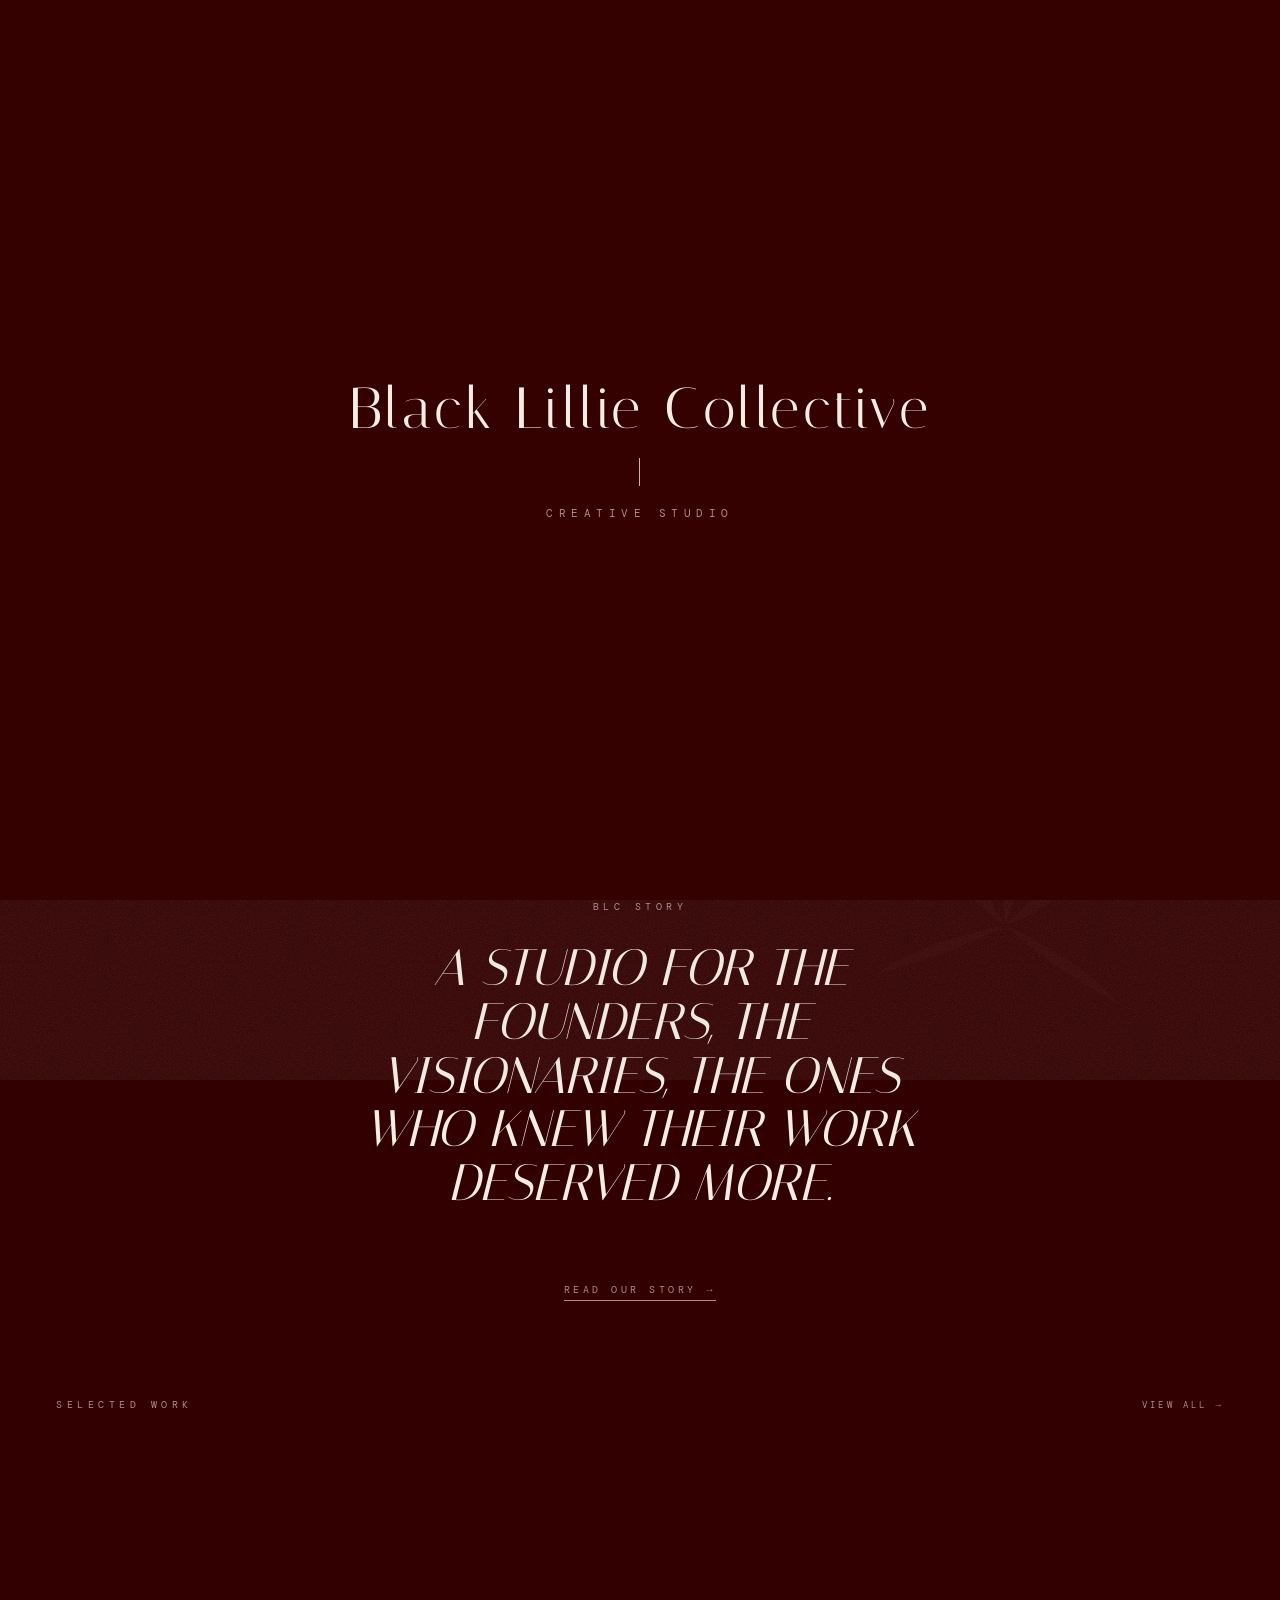
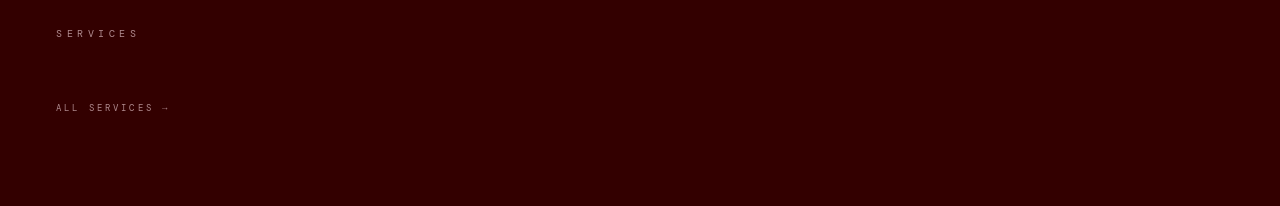
==== index.html @ 0437692e "Add files via upload" ====
<!DOCTYPE html>
<html lang="en">
<head>
<meta charset="UTF-8"/>
<meta name="viewport" content="width=device-width, initial-scale=1.0"/>
<title>Black Lillie Collective — Creative Studio</title>
<meta name="description" content="Black Lillie Collective is a dark feminine editorial creative studio based in DFW, Texas. Print & Design, UGC Creation, Social Media Management, Brand Strategy, Events & Coverage."/>
<link rel="preconnect" href="https://fonts.googleapis.com"/>
<link rel="preconnect" href="https://fonts.gstatic.com" crossorigin/>
<link href="https://fonts.googleapis.com/css2?family=Italiana&family=Cormorant+Garamond:ital,wght@0,300;0,400;0,500;1,300;1,400;1,500&family=DM+Mono:wght@300;400&display=swap" rel="stylesheet"/>
<script src="cms.js" defer></script>
<style>
:root {
  --cherry: #330000;
  --onyx: #0F0F0F;
  --pearl: #C9B79C;
  --mauve: #B08A8E;
  --cream: #F4EDE4;
  --display: 'Italiana', serif;
  --body: 'Cormorant Garamond', serif;
  --mono: 'DM Mono', monospace;
}
*, *::before, *::after { margin: 0; padding: 0; box-sizing: border-box; }
html { scroll-behavior: smooth; }
body {
  background: var(--cherry);
  color: var(--cream);
  font-family: var(--body);
  overflow-x: hidden;
  cursor: default;
}

/* ── GRAIN ── */
.grain {
  position: fixed; inset: 0; z-index: 0; pointer-events: none;
  opacity: 0.13; mix-blend-mode: overlay;
  background-image: url("data:image/svg+xml;utf8,<svg xmlns='http://www.w3.org/2000/svg' width='200' height='200'><filter id='n'><feTurbulence type='fractalNoise' baseFrequency='0.85' numOctaves='2' stitchTiles='stitch'/></filter><rect width='200' height='200' filter='url(%23n)' fill='%23F4EDE4'/></svg>");
  animation: grainDrift 20s linear infinite;
}
@keyframes grainDrift {
  0%   { transform: translate(0,0); }
  25%  { transform: translate(-2%,1.5%); }
  50%  { transform: translate(1.5%,-1.5%); }
  75%  { transform: translate(-1.5%,-2%); }
  100% { transform: translate(0,0); }
}

/* ── GHOST LILIES ── */
.ghost-lily {
  position: fixed; pointer-events: none; z-index: 0;
  opacity: 0.035;
}
.ghost-lily svg { width: 100%; height: 100%; }

/* ── NAV ── */
nav {
  position: fixed; top: 0; left: 0; right: 0; z-index: 100;
  padding: 22px 36px;
  display: flex; justify-content: space-between; align-items: center;
}
.nav-logo {
  font-family: var(--display);
  font-size: 15px;
  letter-spacing: 0.15em;
  color: var(--cream);
  text-decoration: none;
  opacity: 0;
  transition: opacity 0.5s;
}
.nav-logo.visible { opacity: 1; }
.nav-menu-btn {
  background: none; border: none; cursor: pointer;
  position: relative; padding: 8px;
}
.nav-menu-btn .menu-glow {
  position: absolute; inset: -12px;
  background: radial-gradient(circle, rgba(176,138,142,0.28), transparent 65%);
  pointer-events: none;
}
.nav-menu-btn svg { display: block; position: relative; z-index: 1; }

/* ── MENU OVERLAY ── */
.menu-overlay {
  position: fixed; inset: 0; z-index: 200;
  background: var(--onyx);
  display: flex; flex-direction: column; justify-content: center; align-items: center;
  opacity: 0; visibility: hidden;
  transition: opacity 0.5s cubic-bezier(0.16,1,0.3,1), visibility 0.5s;
}
.menu-overlay.open { opacity: 1; visibility: visible; }
.menu-overlay .grain { position: absolute; opacity: 0.1; }
.menu-close {
  position: absolute; top: 28px; right: 36px;
  background: none; border: none; cursor: pointer;
  font-family: var(--mono); font-size: 10px;
  letter-spacing: 0.35em; color: var(--pearl);
  text-transform: uppercase;
}
.menu-links { display: flex; flex-direction: column; gap: 8px; text-align: center; position: relative; z-index: 1; }
.menu-link {
  font-family: var(--display); font-style: italic;
  font-size: clamp(36px, 6vw, 72px);
  color: var(--cream); text-decoration: none;
  letter-spacing: 0.02em;
  display: block;
  transform: translateY(20px); opacity: 0;
  transition: transform 0.6s cubic-bezier(0.16,1,0.3,1), opacity 0.6s, color 0.3s;
}
.menu-overlay.open .menu-link { transform: translateY(0); opacity: 1; }
.menu-overlay.open .menu-link:nth-child(1) { transition-delay: 0.05s; }
.menu-overlay.open .menu-link:nth-child(2) { transition-delay: 0.1s; }
.menu-overlay.open .menu-link:nth-child(3) { transition-delay: 0.15s; }
.menu-overlay.open .menu-link:nth-child(4) { transition-delay: 0.2s; }
.menu-overlay.open .menu-link:nth-child(5) { transition-delay: 0.25s; }
.menu-overlay.open .menu-link:nth-child(6) { transition-delay: 0.3s; }
.menu-link:hover { color: var(--mauve); }
.menu-footer {
  display: flex; justify-content: center; gap: 32px;
  font-family: var(--mono); font-size: 9px;
  letter-spacing: 0.35em; text-transform: uppercase;
  position: relative; z-index: 1;
  margin-top: 40px;
}
.menu-footer a { color: var(--pearl); text-decoration: none; transition: color 0.3s; }
.menu-footer a:hover { color: var(--mauve); }

/* ── INTRO SCREEN ── */
.intro {
  position: fixed; inset: 0; z-index: 300;
  background: var(--cherry);
  display: flex; align-items: center; justify-content: center;
  flex-direction: column; gap: 0;
}
.intro-grain { position: absolute; inset: -20%; opacity: 0.13; mix-blend-mode: overlay;
  background-image: url("data:image/svg+xml;utf8,<svg xmlns='http://www.w3.org/2000/svg' width='200' height='200'><filter id='n'><feTurbulence type='fractalNoise' baseFrequency='0.85' numOctaves='2'/></filter><rect width='200' height='200' filter='url(%23n)' fill='%23F4EDE4'/></svg>");
}
.intro-text {
  text-align: center; position: relative; z-index: 2;
  opacity: 0; animation: introTextIn 1.2s cubic-bezier(0.16,1,0.3,1) 0.3s forwards;
}
.intro-name {
  font-family: var(--display); font-size: clamp(28px,5vw,58px);
  letter-spacing: 0.06em; color: var(--cream); line-height: 1;
}
.intro-divider {
  width: 1px; height: 28px; background: var(--pearl);
  margin: 20px auto; opacity: 0;
  animation: introDivider 0.6s ease 1.4s forwards;
  transform: scaleY(0); transform-origin: top;
}
.intro-sub {
  font-family: var(--mono); font-size: 11px;
  letter-spacing: 0.5em; color: var(--mauve);
  text-transform: uppercase;
  opacity: 0; animation: introSubIn 0.8s ease 1.6s forwards;
}
.intro-lily {
  position: absolute; z-index: 1;
  width: 100px; height: 100px;
  opacity: 0;
  animation: lilyAppear 0.8s ease 2.4s forwards, lilyExpand 1.2s cubic-bezier(0.7,0,0.3,1) 3s forwards;
}
@keyframes introTextIn { to { opacity: 1; } }
@keyframes introDivider { to { opacity: 1; transform: scaleY(1); } }
@keyframes introSubIn { to { opacity: 1; } }
@keyframes lilyAppear { to { opacity: 1; } }
@keyframes lilyExpand {
  0%   { transform: scale(1); opacity: 1; }
  60%  { transform: scale(20); opacity: 0.3; }
  100% { transform: scale(50); opacity: 0; }
}
.intro.done { opacity: 0; pointer-events: none; transition: opacity 0.5s ease 0.2s; }

/* ── PAGES ── */
.page { display: none; min-height: 100vh; position: relative; z-index: 1; }
.page.active { display: block; }

/* ── HERO (INDEX) ── */
.hero {
  min-height: 100vh;
  display: flex; flex-direction: column;
  align-items: center; justify-content: center;
  padding: 120px 36px 80px;
  text-align: center;
  position: relative; overflow: hidden;
}
.hero-glow {
  position: absolute; inset: 0; pointer-events: none;
  background: radial-gradient(ellipse 70% 45% at 50% 0%, rgba(176,138,142,0.26), transparent 60%);
}
.hero-eyebrow {
  font-family: var(--mono); font-size: 9px;
  letter-spacing: 0.55em; color: var(--mauve);
  text-transform: uppercase; margin-bottom: 38px;
  opacity: 0; animation: fadeUp 1s ease 4.4s forwards;
}
.hero-line {
  font-family: var(--display); font-style: italic;
  font-size: clamp(40px,7.5vw,96px);
  line-height: 1; letter-spacing: -0.01em;
  color: var(--cream); text-transform: uppercase;
  position: relative; z-index: 1;
  opacity: 0;
}
.hero-line.top { animation: fadeUp 1s ease 4.5s forwards; }
.hero-line.bottom { animation: fadeUp 1s ease 4.7s forwards; }

/* ── POLAROID DECK ── */
.deck-zone {
  position: relative;
  width: min(700px, 95vw);
  height: clamp(240px,34vh,380px);
  margin: 20px auto 14px;
  display: flex; align-items: center; justify-content: center;
  z-index: 5;
  opacity: 0; animation: fadeUp 1s ease 4.6s forwards;
}
.deck-inner { position: relative; width: 660px; height: 100%; }
.polaroid {
  position: absolute; top: 50%; left: 50%;
  background: #1a0808;
  padding: 11px 11px 36px;
  box-shadow: 0 14px 32px rgba(0,0,0,0.55);
  transition: transform 0.6s cubic-bezier(0.16,1,0.3,1), box-shadow 0.4s;
}
.polaroid-img {
  width: 150px;
  aspect-ratio: 3/4;
  background: linear-gradient(135deg, #3a1a1a, #251010);
  position: relative; overflow: hidden;
}
.polaroid-img::after {
  content: ''; position: absolute; inset: 0;
  background-image: url("data:image/svg+xml;utf8,<svg xmlns='http://www.w3.org/2000/svg' width='60' height='60'><filter id='n'><feTurbulence type='fractalNoise' baseFrequency='1.2' numOctaves='2'/></filter><rect width='60' height='60' filter='url(%23n)' fill='%23F4EDE4'/></svg>");
  opacity: 0.07;
}
.polaroid-img img {
  width: 100%; height: 100%; object-fit: cover;
  display: block; position: relative; z-index: 1;
}
.polaroid-label {
  position: absolute; bottom: 10px; left: 0; right: 0;
  text-align: center;
  font-family: var(--mono); font-size: 7px;
  letter-spacing: 0.22em; color: var(--pearl);
  text-transform: uppercase; opacity: 0.7;
}
.polaroid-name {
  position: absolute; bottom: 22px; left: 0; right: 0;
  text-align: center;
  font-family: var(--display); font-style: italic;
  font-size: 13px; color: var(--cream);
}

/* cycling word */
.cycle {
  display: inline-block;
  position: relative; height: 1em;
  min-width: 7em; overflow: hidden;
  vertical-align: baseline;
  color: var(--mauve);
}
.cycle span {
  position: absolute; inset: 0;
  display: flex; align-items: center; justify-content: center;
  opacity: 0; transform: translateY(100%);
  animation: wordCycle 18s infinite;
}
.cycle span:nth-child(1) { animation-delay: 0s; }
.cycle span:nth-child(2) { animation-delay: 3s; }
.cycle span:nth-child(3) { animation-delay: 6s; }
.cycle span:nth-child(4) { animation-delay: 9s; }
.cycle span:nth-child(5) { animation-delay: 12s; }
.cycle span:nth-child(6) { animation-delay: 15s; }
@keyframes wordCycle {
  0%   { opacity: 0; transform: translateY(100%); }
  3%   { opacity: 1; transform: translateY(0); }
  14%  { opacity: 1; transform: translateY(0); }
  17%  { opacity: 0; transform: translateY(-100%); }
  100% { opacity: 0; transform: translateY(-100%); }
}

.scroll-cue {
  position: absolute; bottom: 28px; left: 50%;
  transform: translateX(-50%);
  display: flex; flex-direction: column; align-items: center; gap: 6px;
  opacity: 0; animation: fadeUp 1s ease 5s forwards;
}
.scroll-cue span {
  font-family: var(--mono); font-size: 8px;
  letter-spacing: 0.4em; color: var(--pearl);
  text-transform: uppercase; opacity: 0.6;
}
.scroll-cue-line {
  width: 1px; height: 24px;
  background: linear-gradient(180deg, var(--pearl), transparent);
}

@keyframes fadeUp {
  from { opacity: 0; transform: translateY(12px); }
  to   { opacity: 1; transform: translateY(0); }
}

/* ── SECTION STYLES ── */
.section { padding: 90px 56px; max-width: 1400px; margin: 0 auto; }
.section-eyebrow {
  font-family: var(--mono); font-size: 10px;
  letter-spacing: 0.45em; color: var(--mauve);
  text-transform: uppercase; margin-bottom: 28px;
}
.section-title {
  font-family: var(--display); font-style: italic;
  font-size: clamp(32px,4vw,64px);
  color: var(--cream); text-transform: uppercase;
  line-height: 1.05;
}

/* ── BLC STORY PREVIEW ── */
.story-preview {
  text-align: center; max-width: 680px; margin: 0 auto;
  padding: 0 36px 100px;
}
.story-preview .section-eyebrow { text-align: center; }
.story-preview .section-title { margin-bottom: 28px; }
.story-preview .cta-link {
  font-family: var(--mono); font-size: 10px;
  letter-spacing: 0.35em; color: var(--mauve);
  text-transform: uppercase; text-decoration: none;
  border-bottom: 1px solid var(--mauve); padding-bottom: 4px;
  transition: color 0.3s, border-color 0.3s;
}
.story-preview .cta-link:hover { color: var(--cream); border-color: var(--cream); }

/* ── WORK PREVIEW ── */
.work-grid {
  display: grid; grid-template-columns: repeat(3,1fr); gap: 22px;
}
.work-card {
  transition: transform 0.5s cubic-bezier(0.16,1,0.3,1);
  cursor: pointer;
}
.work-card:nth-child(1):hover { transform: translateY(-14px) rotate(-1.5deg); }
.work-card:nth-child(2):hover { transform: translateY(-14px) rotate(1deg); }
.work-card:nth-child(3):hover { transform: translateY(-14px) rotate(-1deg); }
.work-card-img {
  aspect-ratio: 3/4;
  background: linear-gradient(135deg, #5a2a2a, #2a1010);
  margin-bottom: 14px;
  overflow: hidden;
  box-shadow: 0 10px 28px rgba(0,0,0,0.45);
}
.work-card-img img { width: 100%; height: 100%; object-fit: cover; display: block; }
.work-card-name {
  font-family: var(--display); font-style: italic;
  font-size: 18px; color: var(--cream);
  text-transform: uppercase; margin-bottom: 4px;
}
.work-card-cat {
  font-family: var(--mono); font-size: 8px;
  letter-spacing: 0.3em; color: var(--pearl);
  text-transform: uppercase;
}
.section-row {
  display: flex; justify-content: space-between;
  align-items: baseline; margin-bottom: 36px;
}
.view-all {
  font-family: var(--mono); font-size: 9px;
  letter-spacing: 0.35em; color: var(--mauve);
  text-transform: uppercase; text-decoration: none;
  transition: color 0.3s;
}
.view-all:hover { color: var(--cream); }

/* ── SERVICES PREVIEW ── */
.services-list {
  display: grid; grid-template-columns: repeat(3,1fr);
  gap: 20px 40px;
}
.service-name-only {
  font-family: var(--display); font-style: italic;
  font-size: clamp(20px,2.2vw,30px);
  color: var(--cream); text-transform: uppercase;
  line-height: 1.1;
}

/* ── PAGE HERO ── */
.page-hero {
  padding: 140px 56px 60px;
  text-align: center; position: relative;
}
.page-hero-glow {
  position: absolute; inset: 0; pointer-events: none;
  background: radial-gradient(ellipse 60% 40% at 50% 0%, rgba(176,138,142,0.22), transparent 55%);
}
.page-hero-eyebrow {
  font-family: var(--mono); font-size: 10px;
  letter-spacing: 0.5em; color: var(--mauve);
  text-transform: uppercase; margin-bottom: 24px;
  position: relative; z-index: 1;
}
.page-hero-title {
  font-family: var(--display); font-style: italic;
  font-size: clamp(48px,8vw,100px);
  color: var(--cream); text-transform: uppercase;
  line-height: 0.95; position: relative; z-index: 1;
}

/* ── OUR STORY PAGE ── */
.story-grid {
  display: grid; grid-template-columns: 0.8fr 1.2fr;
  gap: 70px; align-items: start;
  padding: 0 56px 100px;
}
.story-photo {
  aspect-ratio: 3/4;
  background: linear-gradient(135deg, #4a2020, #2a1010);
  overflow: hidden; position: relative;
}
.story-photo img { width: 100%; height: 100%; object-fit: cover; display: block; }
.story-photo-caption {
  position: absolute; bottom: -28px; left: 0; right: 0;
  font-family: var(--display); font-style: italic;
  font-size: 14px; color: var(--pearl);
  text-align: center;
}
.story-content .pull-quote {
  font-family: var(--body); font-style: italic;
  font-size: clamp(18px,2vw,26px);
  color: var(--cream); line-height: 1.4;
  margin-bottom: 32px;
}
.story-content .pull-quote::before { content: '\201C'; color: var(--mauve); }
.story-content .pull-quote::after  { content: '\201D'; color: var(--mauve); }
.story-content p {
  font-family: var(--body); font-size: 17px;
  color: var(--pearl); line-height: 1.65;
  margin-bottom: 16px;
}

/* ── SERVICES PAGE ── */
.services-full { padding: 0 56px 100px; }
.service-row {
  display: grid; grid-template-columns: 0.5fr 1fr 0.35fr;
  gap: 40px; padding: 38px 0;
  border-top: 1px solid rgba(201,183,156,0.15);
  align-items: center;
}
.service-row:last-child { border-bottom: 1px solid rgba(201,183,156,0.15); }
.service-row-name {
  font-family: var(--display); font-style: italic;
  font-size: clamp(24px,2.8vw,36px);
  color: var(--cream); text-transform: uppercase; line-height: 1;
}
.service-row-desc {
  font-family: var(--body); font-size: 16px;
  color: var(--pearl); line-height: 1.6;
}
.service-row-ctas {
  display: flex; flex-direction: column;
  gap: 10px; align-items: flex-end;
}
.cta-primary {
  font-family: var(--mono); font-size: 9px;
  letter-spacing: 0.32em; color: var(--cream);
  text-transform: uppercase; text-decoration: none;
  border-bottom: 1px solid var(--mauve);
  padding-bottom: 4px; transition: color 0.3s, border-color 0.3s;
}
.cta-primary:hover { color: var(--mauve); }
.cta-secondary {
  font-family: var(--mono); font-size: 9px;
  letter-spacing: 0.32em; color: var(--pearl);
  text-transform: uppercase; text-decoration: none;
  opacity: 0.75; transition: opacity 0.3s, color 0.3s;
}
.cta-secondary:hover { opacity: 1; color: var(--cream); }

/* ── WORK PAGE ── */
.work-filters {
  display: flex; gap: 6px; justify-content: center;
  margin-bottom: 50px; flex-wrap: wrap;
}
.filter-btn {
  font-family: var(--mono); font-size: 9px;
  letter-spacing: 0.32em; color: var(--pearl);
  text-transform: uppercase; background: none;
  border: none; cursor: pointer; padding: 8px 14px;
  transition: color 0.3s;
}
.filter-btn.active {
  color: var(--cream);
  border-bottom: 1px solid var(--mauve);
}
.filter-btn:hover { color: var(--cream); }
.work-full-grid {
  display: grid; grid-template-columns: repeat(3,1fr);
  gap: 28px; padding: 0 56px 100px;
}
.work-full-card {
  transition: transform 0.5s cubic-bezier(0.16,1,0.3,1);
  cursor: pointer;
}
.work-full-card:nth-child(3n+1):hover { transform: translateY(-14px) rotate(-1.5deg); }
.work-full-card:nth-child(3n+2):hover { transform: translateY(-14px) rotate(1deg); }
.work-full-card:nth-child(3n+3):hover { transform: translateY(-14px) rotate(-1deg); }
.work-full-card.hidden { display: none; }

/* ── REQUEST A QUOTE PAGE ── */
.quote-selector {
  display: flex; justify-content: center; gap: 24px;
  margin-bottom: 60px; flex-wrap: wrap;
}
.quote-type-btn {
  font-family: var(--mono); font-size: 10px;
  letter-spacing: 0.38em; color: var(--pearl);
  text-transform: uppercase; background: none;
  border: 1px solid rgba(201,183,156,0.25);
  padding: 16px 32px; cursor: pointer;
  transition: all 0.3s;
}
.quote-type-btn.active, .quote-type-btn:hover {
  color: var(--cream); border-color: var(--mauve);
  background: rgba(176,138,142,0.08);
}
.tally-wrapper { max-width: 820px; margin: 0 auto; padding: 0 56px 100px; }
.tally-frame { width: 100%; min-height: 600px; border: none; background: transparent; }

/* ── CONTACT PAGE ── */
.contact-grid {
  display: grid; grid-template-columns: 1fr 1fr;
  gap: 100px; padding: 0 56px 100px;
  max-width: 1200px; margin: 0 auto;
}
.process-steps { display: flex; flex-direction: column; gap: 32px; }
.process-step { display: grid; grid-template-columns: 44px 1fr; gap: 16px; }
.process-numeral {
  font-family: var(--display); font-style: italic;
  font-size: 26px; color: var(--mauve); line-height: 1.2;
}
.process-title {
  font-family: var(--display); font-style: italic;
  font-size: 22px; color: var(--cream);
  text-transform: uppercase; margin-bottom: 4px; line-height: 1.2;
}
.process-body {
  font-family: var(--body); font-size: 15px;
  color: var(--pearl); line-height: 1.55;
}
.contact-info { font-family: var(--body); }
.contact-tagline {
  font-family: var(--display); font-style: italic;
  font-size: clamp(22px,2.5vw,32px);
  color: var(--cream); line-height: 1.25; margin-bottom: 44px;
}
.contact-block { margin-bottom: 40px; }
.contact-block-label {
  font-family: var(--mono); font-size: 9px;
  letter-spacing: 0.42em; color: var(--mauve);
  text-transform: uppercase; margin-bottom: 10px;
}
.contact-email {
  font-family: var(--display); font-style: italic;
  font-size: 28px; color: var(--cream);
  text-decoration: none; transition: color 0.3s;
}
.contact-email:hover { color: var(--mauve); }
.contact-block p {
  font-family: var(--body); font-style: italic;
  font-size: 16px; color: var(--pearl);
  line-height: 1.55; margin-bottom: 14px;
}
.book-btn {
  display: inline-block;
  font-family: var(--mono); font-size: 10px;
  letter-spacing: 0.38em; color: var(--cream);
  text-transform: uppercase; text-decoration: none;
  border: 1px solid var(--mauve); padding: 16px 32px;
  transition: all 0.3s;
}
.book-btn:hover { background: var(--mauve); color: var(--cherry); }
.inquiry-link {
  display: inline-block;
  font-family: var(--mono); font-size: 10px;
  letter-spacing: 0.38em; color: var(--cream);
  text-transform: uppercase; text-decoration: none;
  border-bottom: 1px solid var(--mauve); padding-bottom: 5px;
  transition: color 0.3s, border-color 0.3s;
}
.inquiry-link:hover { color: var(--mauve); }

/* ── FOOTER ── */
footer {
  border-top: 1px solid rgba(201,183,156,0.14);
  padding: 56px 56px 40px;
  position: relative; z-index: 1;
}
.footer-top {
  display: flex; justify-content: space-between;
  align-items: flex-end; flex-wrap: wrap; gap: 28px;
  margin-bottom: 32px;
}
.footer-brand {
  display: flex; align-items: center; gap: 14px;
}
.footer-wordmark {
  font-family: var(--display); font-size: 15px;
  letter-spacing: 0.14em; color: var(--cream);
}
.footer-socials { display: flex; gap: 24px; flex-wrap: wrap; }
.footer-soc {
  font-family: var(--mono); font-size: 9px;
  letter-spacing: 0.35em; color: var(--pearl);
  text-transform: uppercase; text-decoration: none;
  transition: color 0.3s;
}
.footer-soc:hover { color: var(--mauve); }
.footer-book {
  font-family: var(--mono); font-size: 9px;
  letter-spacing: 0.35em; color: var(--mauve);
  text-transform: uppercase; text-decoration: none;
  border-bottom: 1px solid var(--mauve); padding-bottom: 3px;
  transition: color 0.3s, border-color 0.3s;
}
.footer-book:hover { color: var(--cream); border-color: var(--cream); }
.footer-meta {
  font-family: var(--mono); font-size: 9px;
  letter-spacing: 0.28em; color: rgba(201,183,156,0.5);
  text-transform: uppercase;
}

/* ── RESPONSIVE ── */
@media (max-width: 900px) {
  .section { padding: 60px 28px; }
  .story-grid { grid-template-columns: 1fr; gap: 50px; padding: 0 28px 80px; }
  .story-photo { max-width: 320px; margin: 0 auto; }
  .contact-grid { grid-template-columns: 1fr; gap: 60px; padding: 0 28px 80px; }
  .services-full { padding: 0 28px 80px; }
  .service-row { grid-template-columns: 1fr; gap: 20px; }
  .service-row-ctas { align-items: flex-start; }
  .work-full-grid { grid-template-columns: repeat(2,1fr); padding: 0 28px 80px; }
  .work-grid { grid-template-columns: repeat(2,1fr); }
  .services-list { grid-template-columns: repeat(2,1fr); }
  .page-hero { padding: 120px 28px 50px; }
  footer { padding: 40px 28px 32px; }
  nav { padding: 18px 24px; }
  .deck-inner { width: min(660px,95vw); }
  .tally-wrapper { padding: 0 28px 80px; }
}
@media (max-width: 580px) {
  .work-full-grid, .work-grid { grid-template-columns: 1fr; }
  .services-list { grid-template-columns: 1fr; }
  .quote-selector { flex-direction: column; align-items: center; }
  .footer-top { flex-direction: column; align-items: flex-start; }
}
</style>
</head>
<body>

<!-- GRAIN -->
<div class="grain"></div>

<!-- GHOST LILIES -->
<div class="ghost-lily" style="top:5%;left:-4%;width:300px;transform:rotate(-8deg);">
  <svg viewBox="0 0 100 100" xmlns="http://www.w3.org/2000/svg"><g fill="#B08A8E"><path d="M50 8C46 22 47 38 50 50C53 38 54 22 50 8Z"/><path d="M50 50C36 32 24 22 16 18C28 34 40 46 50 50Z"/><path d="M50 50C64 32 76 22 84 18C72 34 60 46 50 50Z"/><path d="M50 50C32 56 18 64 12 70C28 64 42 56 50 50Z"/><path d="M50 50C68 56 82 64 88 70C72 64 58 56 50 50Z"/></g></svg>
</div>
<div class="ghost-lily" style="top:32%;right:-6%;width:360px;transform:rotate(13deg);">
  <svg viewBox="0 0 100 100" xmlns="http://www.w3.org/2000/svg"><g fill="#B08A8E"><path d="M50 8C46 22 47 38 50 50C53 38 54 22 50 8Z"/><path d="M50 50C36 32 24 22 16 18C28 34 40 46 50 50Z"/><path d="M50 50C64 32 76 22 84 18C72 34 60 46 50 50Z"/><path d="M50 50C32 56 18 64 12 70C28 64 42 56 50 50Z"/><path d="M50 50C68 56 82 64 88 70C72 64 58 56 50 50Z"/></g></svg>
</div>
<div class="ghost-lily" style="top:62%;left:5%;width:270px;transform:rotate(-14deg);">
  <svg viewBox="0 0 100 100" xmlns="http://www.w3.org/2000/svg"><g fill="#B08A8E"><path d="M50 8C46 22 47 38 50 50C53 38 54 22 50 8Z"/><path d="M50 50C36 32 24 22 16 18C28 34 40 46 50 50Z"/><path d="M50 50C64 32 76 22 84 18C72 34 60 46 50 50Z"/><path d="M50 50C32 56 18 64 12 70C28 64 42 56 50 50Z"/><path d="M50 50C68 56 82 64 88 70C72 64 58 56 50 50Z"/></g></svg>
</div>
<div class="ghost-lily" style="top:85%;right:9%;width:320px;transform:rotate(7deg);">
  <svg viewBox="0 0 100 100" xmlns="http://www.w3.org/2000/svg"><g fill="#B08A8E"><path d="M50 8C46 22 47 38 50 50C53 38 54 22 50 8Z"/><path d="M50 50C36 32 24 22 16 18C28 34 40 46 50 50Z"/><path d="M50 50C64 32 76 22 84 18C72 34 60 46 50 50Z"/><path d="M50 50C32 56 18 64 12 70C28 64 42 56 50 50Z"/><path d="M50 50C68 56 82 64 88 70C72 64 58 56 50 50Z"/></g></svg>
</div>

<!-- NAV -->
<nav>
  <a class="nav-logo" href="#" onclick="showPage('index');return false;">Black Lillie</a>
  <button class="nav-menu-btn" onclick="toggleMenu()" aria-label="Menu">
    <div class="menu-glow"></div>
<div style="width:34px;height:34px;"><svg id="svg-nav" xmlns="http://www.w3.org/2000/svg" xmlns:xlink="http://www.w3.org/1999/xlink" version="1.1" viewBox="0 0 1000 1000" width="34" height="34">
  <!-- Generator: Adobe Illustrator 30.3.0, SVG Export Plug-In . SVG Version: 2.1.3 Build 182)  -->
  <defs>
    <style>
      #svg-nav .st0 { mask: url(#mask-nav); }
      #svg-nav .st1 { isolation: isolate; opacity: .6; stroke-width: 4px; }
      #svg-nav .st1, #svg-nav .st2, #svg-nav .st3, #svg-nav .st4, #svg-nav .st5, #svg-nav .st6, #svg-nav .st7, #svg-nav .st8, #svg-nav .st9 { stroke: #b08a8e; }
      #svg-nav .st1, #svg-nav .st2, #svg-nav .st3, #svg-nav .st4, #svg-nav .st7, #svg-nav .st9, #svg-nav .st10 { fill: none; }
      #svg-nav .st2 { stroke-miterlimit: 40; }
      #svg-nav .st2, #svg-nav .st3, #svg-nav .st4, #svg-nav .st5, #svg-nav .st6, #svg-nav .st7, #svg-nav .st8, #svg-nav .st9 { stroke-linecap: round; }
      #svg-nav .st2, #svg-nav .st3, #svg-nav .st8 { stroke-width: 10px; }
      #svg-nav .st3, #svg-nav .st4, #svg-nav .st5, #svg-nav .st6, #svg-nav .st7, #svg-nav .st8, #svg-nav .st9 { stroke-miterlimit: 40; }
      #svg-nav .st11 { mask: url(#mask-nav-1); }
      #svg-nav .st4, #svg-nav .st5 { opacity: .94; stroke-width: 12px; }
      #svg-nav .st5, #svg-nav .st6, #svg-nav .st8 { fill: #b08a8e; }
      #svg-nav .st12 { fill: #fff; }
      #svg-nav .st6 { stroke-width: 8px; }
      #svg-nav .st6, #svg-nav .st7 { opacity: .96; }
      #svg-nav .st7 { stroke-width: 9px; }
      #svg-nav .st8, #svg-nav .st9 { opacity: .95; }
      #svg-nav .st9 { stroke-width: 7px; }
      #svg-nav .st10 { stroke: #f4ede4; stroke-width: 15px; }
    </style>
    <mask id="mask-nav" x="0" y="-220" width="1220" height="1220" maskUnits="userSpaceOnUse">
      <g id="notch-nav">
        <rect class="st12" y="0" width="1000" height="1000"/>
        <circle cx="1000" cy="0" r="220"/>
      </g>
    </mask>
    <mask id="mask-nav-1" x="0" y="-220" width="1220" height="1220" maskUnits="userSpaceOnUse">
      <g id="notch-nav-1" data-name="notch">
        <rect class="st12" y="0" width="1000" height="1000"/>
        <circle cx="1000" cy="0" r="220"/>
      </g>
    </mask>
  </defs>
  <g class="st0">
    <circle class="st10" cx="500" cy="500" r="480"/>
  </g>
  <g class="st11">
    <circle class="st1" cx="500" cy="500" r="440"/>
  </g>
  <g>
    <path class="st3" d="M499.9,281.44c-4.88-.05-9.94,2.44-14.13,5.25-67.82,43.8-83.01,141.36-24.35,194.05,7.82,5.76,17.09,9.82,24.99,13.94,6.89,3.38,9.89,5.2,13.54,6.75.21,0,.33-.04.55-.14,1.58-.75,2.51-1.28,5.27-2.65,13.93-7.51,31.14-13.69,41.99-26.33,48.1-57.83,30.02-147.45-37.4-187.95-3.35-1.81-6.8-2.92-10.26-2.93h-.19Z"/>
    <path class="st2" d="M698.83,609.78c-67.57-2.5-161.71-53.61-190.17-114.78l-5-8.66-12.32,18.66c9.02,75.62,83.02,142.63,207.49,104.78Z"/>
    <path class="st2" d="M500.26,719.54c-59.28-57.32-40.26-150.26,3.4-205.88l10-17.32-22.32-1.34c-60.98,45.62-105.98,123.56,8.92,224.54Z"/>
    <path class="st3" d="M465.36,517.79c-57.98,58.14-47.83,160.01,26.64,201.75,2.69,1.35,8.26,0,8.26,0,75.72-35.04,100.47-131.53,47.55-190.69-4.85-5.56-14.85-14.68-21.51-17.93-7.48-3.77-20.2-7.86-26.29-10.92"/>
    <path class="st2" d="M306.91,391.44c66.28-.43,153.09,39.28,179.43,104.9l10,17.32,12.32-18.66c-9.02-75.62-56.85-152.58-201.75-103.56Z"/>
    <path class="st2" d="M499.74,280.46c59.28,57.32,40.26,150.26-3.4,205.88l-10,17.32,22.32,1.34c60.98-45.62,105.98-123.56-8.92-224.54Z"/>
    <line class="st4" x1="500" y1="500" x2="500" y2="380"/>
    <line class="st9" x1="500" y1="500" x2="545.27" y2="424.55"/>
    <line class="st7" x1="500" y1="500" x2="448.32" y2="413.86"/>
    <circle class="st5" cx="500" cy="370" r="8"/>
    <circle class="st8" cx="550.51" cy="415.82" r="8"/>
    <circle class="st6" cx="444.69" cy="407.82" r="8"/>
  </g>
  <path class="st2" d="M451.48,673.81c10.38,8.44,19.97,17.85,28.61,28.06"/>
</svg></div>
  </button>
</nav>

<!-- MENU OVERLAY -->
<div class="menu-overlay" id="menuOverlay">
  <div class="grain"></div>
  <button class="menu-close" onclick="toggleMenu()">Close ✕</button>
  <nav class="menu-links">
    <a class="menu-link" href="#" onclick="showPage('index');toggleMenu();return false;">Index</a>
    <a class="menu-link" href="#" onclick="showPage('story');toggleMenu();return false;">Our Story</a>
    <a class="menu-link" href="#" onclick="showPage('services');toggleMenu();return false;">Services</a>
    <a class="menu-link" href="#" onclick="showPage('work');toggleMenu();return false;">Work</a>
    <a class="menu-link" href="#" onclick="showPage('quote');toggleMenu();return false;">Request a Quote</a>
    <a class="menu-link" href="#" onclick="showPage('contact');toggleMenu();return false;">Contact</a>
  </nav>
  <div class="menu-footer">
    <a href="https://instagram.com/blacklillieco" target="_blank" rel="noopener noreferrer">Instagram</a>
    <a href="https://tiktok.com/@blacklillieco" target="_blank" rel="noopener noreferrer">TikTok</a>
    <a href="https://pinterest.com/blacklilliecollective" target="_blank" rel="noopener noreferrer">Pinterest</a>
    <a href="https://calendly.com/madison-blacklilliecollective/30min" target="_blank" rel="noopener noreferrer">Book a Call</a>
  </div>
</div>

<!-- INTRO -->
<div class="intro" id="intro">
  <div class="intro-grain"></div>
  <div class="intro-text">
    <div class="intro-name">Black Lillie Collective</div>
    <div class="intro-divider"></div>
    <div class="intro-sub">Creative Studio</div>
  </div>
<div class="intro-lily" style="width:120px;height:120px;"><svg id="svg-intro" xmlns="http://www.w3.org/2000/svg" xmlns:xlink="http://www.w3.org/1999/xlink" version="1.1" viewBox="0 0 1000 1000" width="120" height="120">
  <!-- Generator: Adobe Illustrator 30.3.0, SVG Export Plug-In . SVG Version: 2.1.3 Build 182)  -->
  <defs>
    <style>
      #svg-intro .st0 { mask: url(#mask-intro); }
      #svg-intro .st1 { isolation: isolate; opacity: .6; stroke: #c9b79c; stroke-width: 4px; }
      #svg-intro .st1, #svg-intro .st2, #svg-intro .st3, #svg-intro .st4, #svg-intro .st5, #svg-intro .st6, #svg-intro .st7, #svg-intro .st8 { fill: none; }
      #svg-intro .st2 { stroke-width: 15px; }
      #svg-intro .st2, #svg-intro .st6, #svg-intro .st7 { stroke: #300; }
      #svg-intro .st9 { opacity: .94; }
      #svg-intro .st9, #svg-intro .st3, #svg-intro .st10, #svg-intro .st11, #svg-intro .st4, #svg-intro .st5, #svg-intro .st6, #svg-intro .st7, #svg-intro .st8 { stroke-linecap: round; }
      #svg-intro .st9, #svg-intro .st10, #svg-intro .st11 { fill: #c9b79c; }
      #svg-intro .st9, #svg-intro .st10, #svg-intro .st11, #svg-intro .st4, #svg-intro .st5, #svg-intro .st7, #svg-intro .st8 { stroke-miterlimit: 40; }
      #svg-intro .st9, #svg-intro .st10, #svg-intro .st11, #svg-intro .st4, #svg-intro .st5, #svg-intro .st8 { stroke: #ccba9b; }
      #svg-intro .st9, #svg-intro .st4 { stroke-width: 12px; }
      #svg-intro .st3 { stroke: #b08a8e; }
      #svg-intro .st3, #svg-intro .st10, #svg-intro .st6, #svg-intro .st7 { stroke-width: 10px; }
      #svg-intro .st3, #svg-intro .st6 { stroke-miterlimit: 40; }
      #svg-intro .st12 { mask: url(#mask-intro-1); }
      #svg-intro .st10, #svg-intro .st8 { opacity: .95; }
      #svg-intro .st13 { fill: #fff; }
      #svg-intro .st11 { stroke-width: 8px; }
      #svg-intro .st11, #svg-intro .st4, #svg-intro .st5 { opacity: .96; }
      #svg-intro .st5 { stroke-width: 9px; }
      #svg-intro .st8 { stroke-width: 7px; }
    </style>
    <mask id="mask-intro" x="0" y="-220" width="1220" height="1220" maskUnits="userSpaceOnUse">
      <g id="notch-intro">
        <rect class="st13" y="0" width="1000" height="1000"/>
        <circle cx="1000" cy="0" r="220"/>
      </g>
    </mask>
    <mask id="mask-intro-1" x="0" y="-220" width="1220" height="1220" maskUnits="userSpaceOnUse">
      <g id="notch-intro-1" data-name="notch">
        <rect class="st13" y="0" width="1000" height="1000"/>
        <circle cx="1000" cy="0" r="220"/>
      </g>
    </mask>
  </defs>
  <g class="st0">
    <circle class="st2" cx="500" cy="500" r="480"/>
  </g>
  <g class="st12">
    <circle class="st1" cx="500" cy="500" r="440"/>
  </g>
  <g>
    <line class="st8" x1="505.88" y1="490.19" x2="545.27" y2="424.55"/>
    <line class="st5" x1="500" y1="500" x2="448.32" y2="413.86"/>
    <line class="st4" x1="500" y1="500" x2="500" y2="380"/>
    <path class="st3" d="M306.91,391.44c66.28-.43,153.09,39.28,179.43,104.9l10,17.32,12.32-18.66c-9.02-75.62-56.85-152.58-201.75-103.56Z"/>
    <path class="st3" d="M698.83,609.78c-67.57-2.5-161.71-53.61-190.17-114.78l-5-8.66-12.32,18.66c9.02,75.62,83.02,142.63,207.49,104.78Z"/>
    <circle class="st9" cx="500" cy="370" r="8"/>
    <circle class="st10" cx="550.51" cy="415.82" r="8"/>
    <circle class="st11" cx="444.69" cy="407.82" r="8"/>
    <path class="st6" d="M497.39,722.83c-59.28-57.32-50.98-146.67.64-204.16l10-17.32s0,0-22.32-1.34c-60,46-100.29,122.78,11.68,222.82Z"/>
    <path class="st6" d="M499.74,280.46c59.28,57.32,40.26,150.26-3.4,205.88l-10,17.32,22.32,1.34c60.98-45.62,105.98-123.56-8.92-224.54Z"/>
    <path class="st6" d="M499.9,281.44c-4.88-.05-9.94,2.44-14.13,5.25-67.82,43.8-83.01,141.36-24.35,194.05,7.82,5.76,17.09,9.82,24.99,13.94,6.89,3.38,9.89,5.2,13.54,6.75.21,0,.33-.04.55-.14,1.58-.75,2.51-1.28,5.27-2.65,13.93-7.51,31.14-13.69,41.99-26.33,48.1-57.83,30.02-147.45-37.4-187.95-3.35-1.81-6.8-2.92-10.26-2.93h-.19Z"/>
    <path class="st7" d="M465.36,517.79c-63.22,58.25-55.59,163.61,26.64,201.75,2.73,1.27,7.93,5.01,7.93,5.01,75.72-35.04,100.8-136.54,47.88-195.69-4.85-5.56-14.85-14.68-21.51-17.93-7.48-3.77-20.2-7.86-26.29-10.92"/>
  </g>
  <path class="st3" d="M480.09,701.87"/>
  <path class="st3" d="M336.16,640.41"/>
</svg></div>
</div>

<!-- ═══════════ PAGE: INDEX ═══════════ -->
<div class="page active" id="page-index">

  <section class="hero">
    <div class="hero-glow"></div>
    <div class="hero-eyebrow">— Black Lillie Collective —</div>
    <div class="hero-line top">We Don't Do Basic.</div>

    <div class="deck-zone">
      <div class="deck-inner" id="polaroidDeck"></div>
    </div>

    <div class="hero-line bottom">
      We Do <span class="cycle">
        <span>Unique.</span>
        <span>Authentic.</span>
        <span>Intentional.</span>
        <span>Extraordinary.</span>
        <span>Spectacular.</span>
        <span>Beautiful.</span>
      </span>
    </div>

    <div class="scroll-cue">
      <span>Scroll</span>
      <div class="scroll-cue-line"></div>
    </div>
  </section>

  <!-- BLC STORY PREVIEW -->
  <div class="story-preview">
    <div class="section-eyebrow">BLC Story</div>
    <div class="section-title">A studio for the founders, the visionaries, the ones who knew their work deserved more.</div>
    <br/><br/>
    <a class="cta-link" href="#" onclick="showPage('story');return false;">Read our story →</a>
  </div>

  <!-- SELECTED WORK -->
  <div class="section" style="padding-top:0;">
    <div class="section-row">
      <div class="section-eyebrow" style="margin-bottom:0;">Selected Work</div>
      <a class="view-all" href="#" onclick="showPage('work');return false;">View all →</a>
    </div>
    <div class="work-grid" id="featuredWork"></div>
  </div>

  <!-- SERVICES -->
  <div class="section">
    <div class="section-eyebrow">Services</div>
    <div class="services-list" id="servicesPreview"></div>
    <div style="margin-top:28px;">
      <a class="view-all" href="#" onclick="showPage('services');return false;">All services →</a>
    </div>
  </div>

  <div id="footer-index"></div>
</div>

<!-- ═══════════ PAGE: OUR STORY ═══════════ -->
<div class="page" id="page-story">
  <div class="page-hero">
    <div class="page-hero-glow"></div>
    <div class="page-hero-eyebrow">Our Story</div>
    <div class="page-hero-title" id="storyHeadline"></div>
  </div>
  <div class="story-grid">
    <div style="position:relative;">
      <div class="story-photo" id="storyPhoto">
        <img id="storyPhotoImg" src="" alt="Madi Gullatte, Founder" style="display:none;"/>
      </div>
      <div class="story-photo-caption" id="storyCaption"></div>
    </div>
    <div class="story-content">
      <p class="pull-quote" id="storyPullQuote"></p>
      <div id="storyBody"></div>
    </div>
  </div>
  <div id="footer-story"></div>
</div>

<!-- ═══════════ PAGE: SERVICES ═══════════ -->
<div class="page" id="page-services">
  <div class="page-hero">
    <div class="page-hero-glow"></div>
    <div class="page-hero-eyebrow">Services</div>
    <div class="page-hero-title">What we do.</div>
  </div>
  <div class="services-full" id="servicesFull"></div>
  <div id="footer-services"></div>
</div>

<!-- ═══════════ PAGE: WORK ═══════════ -->
<div class="page" id="page-work">
  <div class="page-hero">
    <div class="page-hero-glow"></div>
    <div class="page-hero-eyebrow">Work</div>
    <div class="page-hero-title">Selected projects.</div>
  </div>
  <div style="text-align:center;padding:0 56px;">
    <div class="work-filters" id="workFilters"></div>
  </div>
  <div class="work-full-grid" id="workFull"></div>
  <div id="footer-work"></div>
</div>

<!-- ═══════════ PAGE: REQUEST A QUOTE ═══════════ -->
<div class="page" id="page-quote">
  <div class="page-hero">
    <div class="page-hero-glow"></div>
    <div class="page-hero-eyebrow">Request a Quote</div>
    <div class="page-hero-title">Let's talk about it.</div>
  </div>
  <div style="text-align:center;padding:0 56px 40px;">
    <p style="font-family:'Cormorant Garamond',serif;font-style:italic;font-size:18px;color:var(--pearl);max-width:560px;margin:0 auto 36px;line-height:1.6;">For Print & Design and UGC Creation — select your service below. No call required. We'll review your brief and respond within 48 hours.</p>
    <div class="quote-selector">
      <button class="quote-type-btn active" onclick="switchQuote('print',this)">Print &amp; Design</button>
      <button class="quote-type-btn" onclick="switchQuote('ugc',this)">UGC Creation</button>
    </div>
  </div>
  <div class="tally-wrapper">
    <div id="tallyPrint">
      <iframe class="tally-frame" src="https://tally.so/embed/68W67o?alignLeft=1&hideTitle=1&transparentBackground=1&dynamicHeight=1" loading="lazy" title="Print Quote"></iframe>
    </div>
    <div id="tallyUGC" style="display:none;">
      <iframe class="tally-frame" src="https://tally.so/embed/68W62o?alignLeft=1&hideTitle=1&transparentBackground=1&dynamicHeight=1" loading="lazy" title="UGC Quote"></iframe>
    </div>
  </div>
  <div id="footer-quote"></div>
</div>

<!-- ═══════════ PAGE: CONTACT ═══════════ -->
<div class="page" id="page-contact">
  <div class="page-hero">
    <div class="page-hero-glow"></div>
    <div class="page-hero-eyebrow">Contact</div>
    <div class="page-hero-title">Tell us what you're building.</div>
  </div>
  <div class="contact-grid">
    <div>
      <div class="section-eyebrow" style="margin-bottom:32px;">The Process</div>
      <div class="process-steps" id="processSteps"></div>
    </div>
    <div class="contact-info">
      <p class="contact-tagline">If you're building something worth seeing, we should probably talk.</p>
      <div class="contact-block">
        <div class="contact-block-label">Write to us</div>
        <a class="contact-email" href="mailto:madison@blacklilliecollective.com">madison@blacklilliecollective.com</a>
      </div>
      <div class="contact-block">
        <div class="contact-block-label">Book a consultation</div>
        <p>Skip the back-and-forth. Schedule a 30-minute discovery call directly on our calendar.</p>
        <a class="book-btn" href="https://calendly.com/madison-blacklilliecollective/30min" target="_blank" rel="noopener noreferrer">Book Your Call →</a>
      </div>
      <div class="contact-block" style="margin-top:40px;">
        <div class="contact-block-label">Full inquiry form</div>
        <p>Tell us about your project, timeline, and budget — we'll respond within 48 hours.</p>
        <div style="margin-top:14px;">
          <iframe class="tally-frame" src="https://tally.so/embed/jaJ8bR?alignLeft=1&hideTitle=1&transparentBackground=1&dynamicHeight=1" loading="lazy" title="BLC Inquiry" style="min-height:500px;"></iframe>
        </div>
      </div>
    </div>
  </div>
  <div id="footer-contact"></div>
</div>

<script>
// ═══════════════════════════════════════════
// RENDER FROM CMS
// ═══════════════════════════════════════════

function lilySVG() {
  return `<div style="width:26px;height:26px;flex-shrink:0;"><svg id="svg-footer" xmlns="http://www.w3.org/2000/svg" xmlns:xlink="http://www.w3.org/1999/xlink" version="1.1" viewBox="0 0 1000 1000" width="26" height="26">
  <!-- Generator: Adobe Illustrator 30.3.0, SVG Export Plug-In . SVG Version: 2.1.3 Build 182)  -->
  <defs>
    <style>
      #svg-footer .st0 { mask: url(#mask-ftr); }
      #svg-footer .st1 { isolation: isolate; opacity: .6; stroke-width: 4px; }
      #svg-footer .st1, #svg-footer .st2, #svg-footer .st3, #svg-footer .st4, #svg-footer .st5, #svg-footer .st6, #svg-footer .st7, #svg-footer .st8, #svg-footer .st9 { stroke: #b08a8e; }
      #svg-footer .st1, #svg-footer .st2, #svg-footer .st3, #svg-footer .st4, #svg-footer .st7, #svg-footer .st9, #svg-footer .st10 { fill: none; }
      #svg-footer .st2 { stroke-miterlimit: 40; }
      #svg-footer .st2, #svg-footer .st3, #svg-footer .st4, #svg-footer .st5, #svg-footer .st6, #svg-footer .st7, #svg-footer .st8, #svg-footer .st9 { stroke-linecap: round; }
      #svg-footer .st2, #svg-footer .st3, #svg-footer .st8 { stroke-width: 10px; }
      #svg-footer .st3, #svg-footer .st4, #svg-footer .st5, #svg-footer .st6, #svg-footer .st7, #svg-footer .st8, #svg-footer .st9 { stroke-miterlimit: 40; }
      #svg-footer .st11 { mask: url(#mask-ftr-1); }
      #svg-footer .st4, #svg-footer .st5 { opacity: .94; stroke-width: 12px; }
      #svg-footer .st5, #svg-footer .st6, #svg-footer .st8 { fill: #b08a8e; }
      #svg-footer .st12 { fill: #fff; }
      #svg-footer .st6 { stroke-width: 8px; }
      #svg-footer .st6, #svg-footer .st7 { opacity: .96; }
      #svg-footer .st7 { stroke-width: 9px; }
      #svg-footer .st8, #svg-footer .st9 { opacity: .95; }
      #svg-footer .st9 { stroke-width: 7px; }
      #svg-footer .st10 { stroke: #f4ede4; stroke-width: 15px; }
    </style>
    <mask id="mask-ftr" x="0" y="-220" width="1220" height="1220" maskUnits="userSpaceOnUse">
      <g id="notch-ftr">
        <rect class="st12" y="0" width="1000" height="1000"/>
        <circle cx="1000" cy="0" r="220"/>
      </g>
    </mask>
    <mask id="mask-ftr-1" x="0" y="-220" width="1220" height="1220" maskUnits="userSpaceOnUse">
      <g id="notch-ftr-1" data-name="notch">
        <rect class="st12" y="0" width="1000" height="1000"/>
        <circle cx="1000" cy="0" r="220"/>
      </g>
    </mask>
  </defs>
  <g class="st0">
    <circle class="st10" cx="500" cy="500" r="480"/>
  </g>
  <g class="st11">
    <circle class="st1" cx="500" cy="500" r="440"/>
  </g>
  <g>
    <path class="st3" d="M499.9,281.44c-4.88-.05-9.94,2.44-14.13,5.25-67.82,43.8-83.01,141.36-24.35,194.05,7.82,5.76,17.09,9.82,24.99,13.94,6.89,3.38,9.89,5.2,13.54,6.75.21,0,.33-.04.55-.14,1.58-.75,2.51-1.28,5.27-2.65,13.93-7.51,31.14-13.69,41.99-26.33,48.1-57.83,30.02-147.45-37.4-187.95-3.35-1.81-6.8-2.92-10.26-2.93h-.19Z"/>
    <path class="st2" d="M698.83,609.78c-67.57-2.5-161.71-53.61-190.17-114.78l-5-8.66-12.32,18.66c9.02,75.62,83.02,142.63,207.49,104.78Z"/>
    <path class="st2" d="M500.26,719.54c-59.28-57.32-40.26-150.26,3.4-205.88l10-17.32-22.32-1.34c-60.98,45.62-105.98,123.56,8.92,224.54Z"/>
    <path class="st3" d="M465.36,517.79c-57.98,58.14-47.83,160.01,26.64,201.75,2.69,1.35,8.26,0,8.26,0,75.72-35.04,100.47-131.53,47.55-190.69-4.85-5.56-14.85-14.68-21.51-17.93-7.48-3.77-20.2-7.86-26.29-10.92"/>
    <path class="st2" d="M306.91,391.44c66.28-.43,153.09,39.28,179.43,104.9l10,17.32,12.32-18.66c-9.02-75.62-56.85-152.58-201.75-103.56Z"/>
    <path class="st2" d="M499.74,280.46c59.28,57.32,40.26,150.26-3.4,205.88l-10,17.32,22.32,1.34c60.98-45.62,105.98-123.56-8.92-224.54Z"/>
    <line class="st4" x1="500" y1="500" x2="500" y2="380"/>
    <line class="st9" x1="500" y1="500" x2="545.27" y2="424.55"/>
    <line class="st7" x1="500" y1="500" x2="448.32" y2="413.86"/>
    <circle class="st5" cx="500" cy="370" r="8"/>
    <circle class="st8" cx="550.51" cy="415.82" r="8"/>
    <circle class="st6" cx="444.69" cy="407.82" r="8"/>
  </g>
  <path class="st2" d="M451.48,673.81c10.38,8.44,19.97,17.85,28.61,28.06"/>
</svg></div>`;
}

function footerHTML() {
  const s = BLC_CMS.settings;
  return `<footer>
    <div class="footer-top">
      <div class="footer-brand">
        ${lilySVG()}
        <span class="footer-wordmark">${s.studio_name}</span>
      </div>
      <div class="footer-socials">
        <a class="footer-soc" href="${s.socials.instagram.url}" target="_blank" rel="noopener noreferrer">Instagram</a>
        <a class="footer-soc" href="${s.socials.tiktok.url}" target="_blank" rel="noopener noreferrer">TikTok</a>
        <a class="footer-soc" href="${s.socials.x.url}" target="_blank" rel="noopener noreferrer">X</a>
        <a class="footer-soc" href="${s.socials.facebook.url}" target="_blank" rel="noopener noreferrer">Facebook</a>
        <a class="footer-soc" href="${s.socials.pinterest.url}" target="_blank" rel="noopener noreferrer">Pinterest</a>
      </div>
      <a class="footer-book" href="${s.calendly}" target="_blank" rel="noopener noreferrer">Book a Call →</a>
    </div>
    <div class="footer-meta">© 2026 Black Lillie Collective LLC · Based in Texas, Working Worldwide</div>
  </footer>`;
}

function workCardHTML(p, idx) {
  const bgs = ["linear-gradient(135deg,#6a3d3d,#2a1515)","linear-gradient(135deg,#4a2828,#2a1010)","linear-gradient(135deg,#8a5a5a,#3a1f1f)","linear-gradient(135deg,#5a3535,#2a1515)","linear-gradient(135deg,#3a2020,#1a0a0a)","linear-gradient(135deg,#7a4a4a,#3a1f1f)"];
  const imgContent = p.image ? `<img src="${p.image}" alt="${p.name}"/>` : '';
  return `<div class="work-card" data-cat="${p.category}">
    <div class="work-card-img" style="${!p.image?'background:'+bgs[idx%bgs.length]+';':''}">
      ${imgContent}
    </div>
    <div class="work-card-name">${p.name}</div>
    <div class="work-card-cat">${p.category}</div>
  </div>`;
}

function renderAll() {
  // POLAROIDS
  const deck = document.getElementById('polaroidDeck');
  if(deck) {
    const angles = [-14,-9,-3,3,9,14];
    const offsets = [-225,-130,-43,43,130,225];
    const ytrans  = [12,-10,-28,-28,-10,12];
    BLC_CMS.portfolio.forEach((p,i) => {
      if(i >= 6) return;
      const el = document.createElement('div');
      el.className = 'polaroid';
      el.style.transform = `translate(-50%,-50%) rotate(${angles[i]}deg) translate(${offsets[i]}px,${ytrans[i]}px)`;
      el.style.zIndex = i+1;
      const bgs = ["#3a1a1a","#2a1414","#4a2828","#352020","#281010","#3f2222"];
      el.innerHTML = `<div class="polaroid-img" style="background:${bgs[i%bgs.length]};">
        ${p.image?`<img src="${p.image}" alt="${p.name}"/>`:''}
      </div>
      <div class="polaroid-name">${p.name}</div>
      <div class="polaroid-label">${p.category}</div>`;
      deck.appendChild(el);
    });
  }

  // FEATURED WORK
  const fw = document.getElementById('featuredWork');
  if(fw) {
    BLC_CMS.portfolio.filter(p=>p.featured).slice(0,3).forEach((p,i) => {
      fw.insertAdjacentHTML('beforeend', workCardHTML(p,i));
    });
  }

  // SERVICES PREVIEW
  const sp = document.getElementById('servicesPreview');
  if(sp) {
    BLC_CMS.services.forEach(s => {
      sp.insertAdjacentHTML('beforeend', `<div class="service-name-only">${s.name}</div>`);
    });
  }

  // OUR STORY
  const st = BLC_CMS.story;
  const sh = document.getElementById('storyHeadline');
  if(sh) sh.textContent = st.headline;
  const spq = document.getElementById('storyPullQuote');
  if(spq) spq.textContent = st.pull_quote;
  const sb = document.getElementById('storyBody');
  if(sb) st.body.forEach(para => { sb.insertAdjacentHTML('beforeend', `<p>${para}</p>`); });
  const sc = document.getElementById('storyCaption');
  if(sc) sc.textContent = `${st.founder_name} · ${st.founder_title}`;
  const spi = document.getElementById('storyPhotoImg');
  if(spi && st.photo) { spi.src = st.photo; spi.style.display = 'block'; }

  // SERVICES FULL
  const sf = document.getElementById('servicesFull');
  if(sf) {
    BLC_CMS.services.forEach(s => {
      const formUrl = s.form === 'print' ? BLC_CMS.forms.print :
                      s.form === 'ugc'   ? BLC_CMS.forms.ugc   : BLC_CMS.forms.inquiry;
      const ctaLabel = s.cta === 'Request a Quote' ? 'Request a Quote →' : 'Begin Inquiry →';
      const ctaPage  = s.cta === 'Request a Quote' ? "showPage('quote')" : "showPage('contact')";
      sf.insertAdjacentHTML('beforeend', `<div class="service-row">
        <div class="service-row-name">${s.name}</div>
        <div class="service-row-desc">${s.description}</div>
        <div class="service-row-ctas">
          <a class="cta-primary" href="#" onclick="${ctaPage};return false;">${ctaLabel}</a>
          <a class="cta-secondary" href="#" onclick="showPage('work');return false;">See what we can do →</a>
        </div>
      </div>`);
    });
  }

  // WORK FULL
  const wf = document.getElementById('workFull');
  const wfilters = document.getElementById('workFilters');
  if(wf && wfilters) {
    const cats = ['All', ...new Set(BLC_CMS.portfolio.map(p=>p.category))];
    cats.forEach((cat,i) => {
      const btn = document.createElement('button');
      btn.className = 'filter-btn' + (i===0?' active':'');
      btn.textContent = cat;
      btn.onclick = () => filterWork(cat, btn);
      wfilters.appendChild(btn);
    });
    BLC_CMS.portfolio.forEach((p,i) => { wf.insertAdjacentHTML('beforeend', workCardHTML(p,i).replace('class="work-card"','class="work-full-card"')); });
  }

  // PROCESS
  const ps = document.getElementById('processSteps');
  if(ps) {
    BLC_CMS.process.forEach(step => {
      ps.insertAdjacentHTML('beforeend', `<div class="process-step">
        <div class="process-numeral">${step.numeral}</div>
        <div>
          <div class="process-title">${step.title}</div>
          <div class="process-body">${step.body}</div>
        </div>
      </div>`);
    });
  }

  // FOOTERS
  ['index','story','services','work','quote','contact'].forEach(id => {
    const el = document.getElementById('footer-'+id);
    if(el) el.insertAdjacentHTML('beforeend', footerHTML());
  });
}

// ═══════════════════════════════════════════
// NAVIGATION
// ═══════════════════════════════════════════
function showPage(name) {
  document.querySelectorAll('.page').forEach(p => p.classList.remove('active'));
  document.getElementById('page-'+name).classList.add('active');
  window.scrollTo({ top: 0, left: 0, behavior: 'instant' });
  const logo = document.querySelector('.nav-logo');
  logo.classList.toggle('visible', name !== 'index');
}

function toggleMenu() {
  document.getElementById('menuOverlay').classList.toggle('open');
}

function filterWork(cat, btn) {
  document.querySelectorAll('.filter-btn').forEach(b => b.classList.remove('active'));
  btn.classList.add('active');
  document.querySelectorAll('.work-full-card').forEach(card => {
    card.classList.toggle('hidden', cat !== 'All' && card.dataset.cat !== cat);
  });
}

function switchQuote(type, btn) {
  document.querySelectorAll('.quote-type-btn').forEach(b => b.classList.remove('active'));
  btn.classList.add('active');
  document.getElementById('tallyPrint').style.display = type==='print' ? 'block' : 'none';
  document.getElementById('tallyUGC').style.display   = type==='ugc'   ? 'block' : 'none';
}

// ═══════════════════════════════════════════
// INTRO
// ═══════════════════════════════════════════
window.addEventListener('load', () => {
  renderAll();
  // Dismiss intro after animation completes
  setTimeout(() => {
    const intro = document.getElementById('intro');
    intro.style.transition = 'opacity 0.6s ease';
    intro.style.opacity = '0';
    intro.style.pointerEvents = 'none';
    setTimeout(() => { 
      intro.style.display = 'none'; 
    }, 700);
  }, 4000);
});
</script>
</body>
</html>
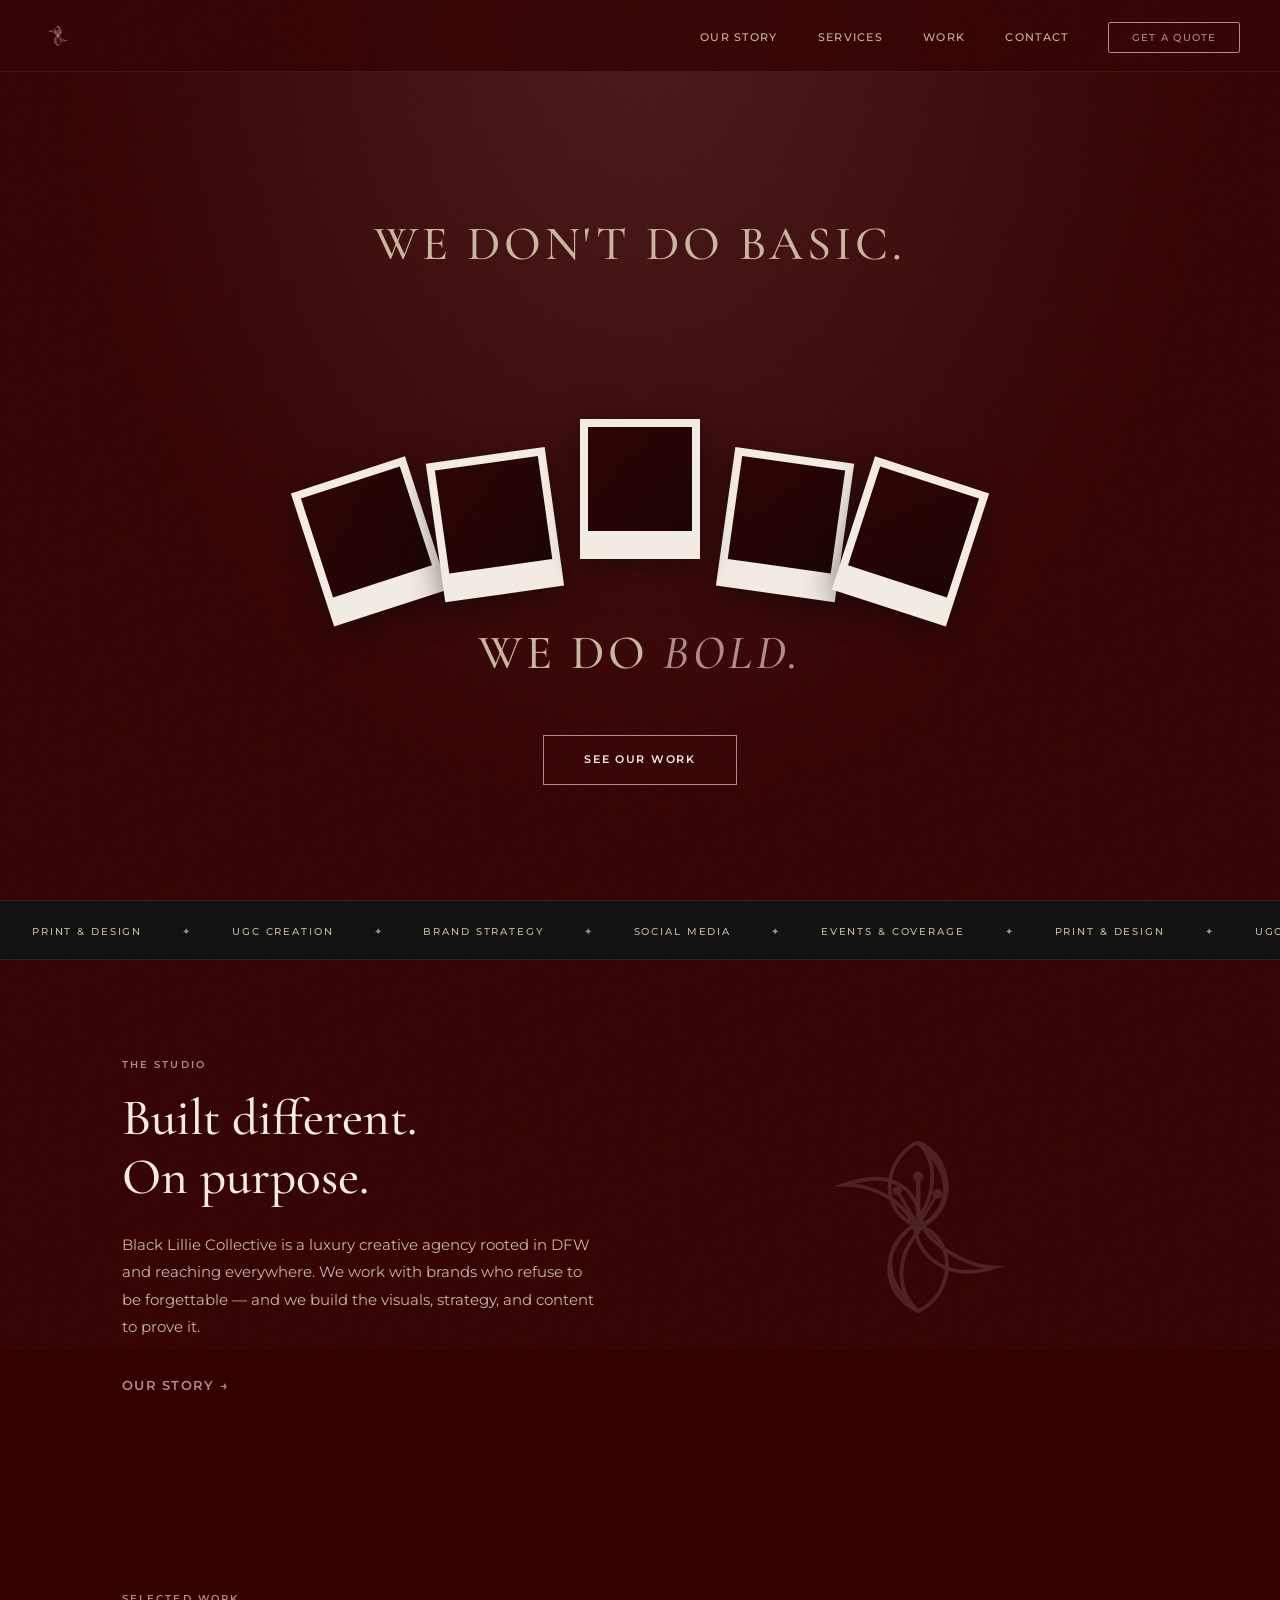
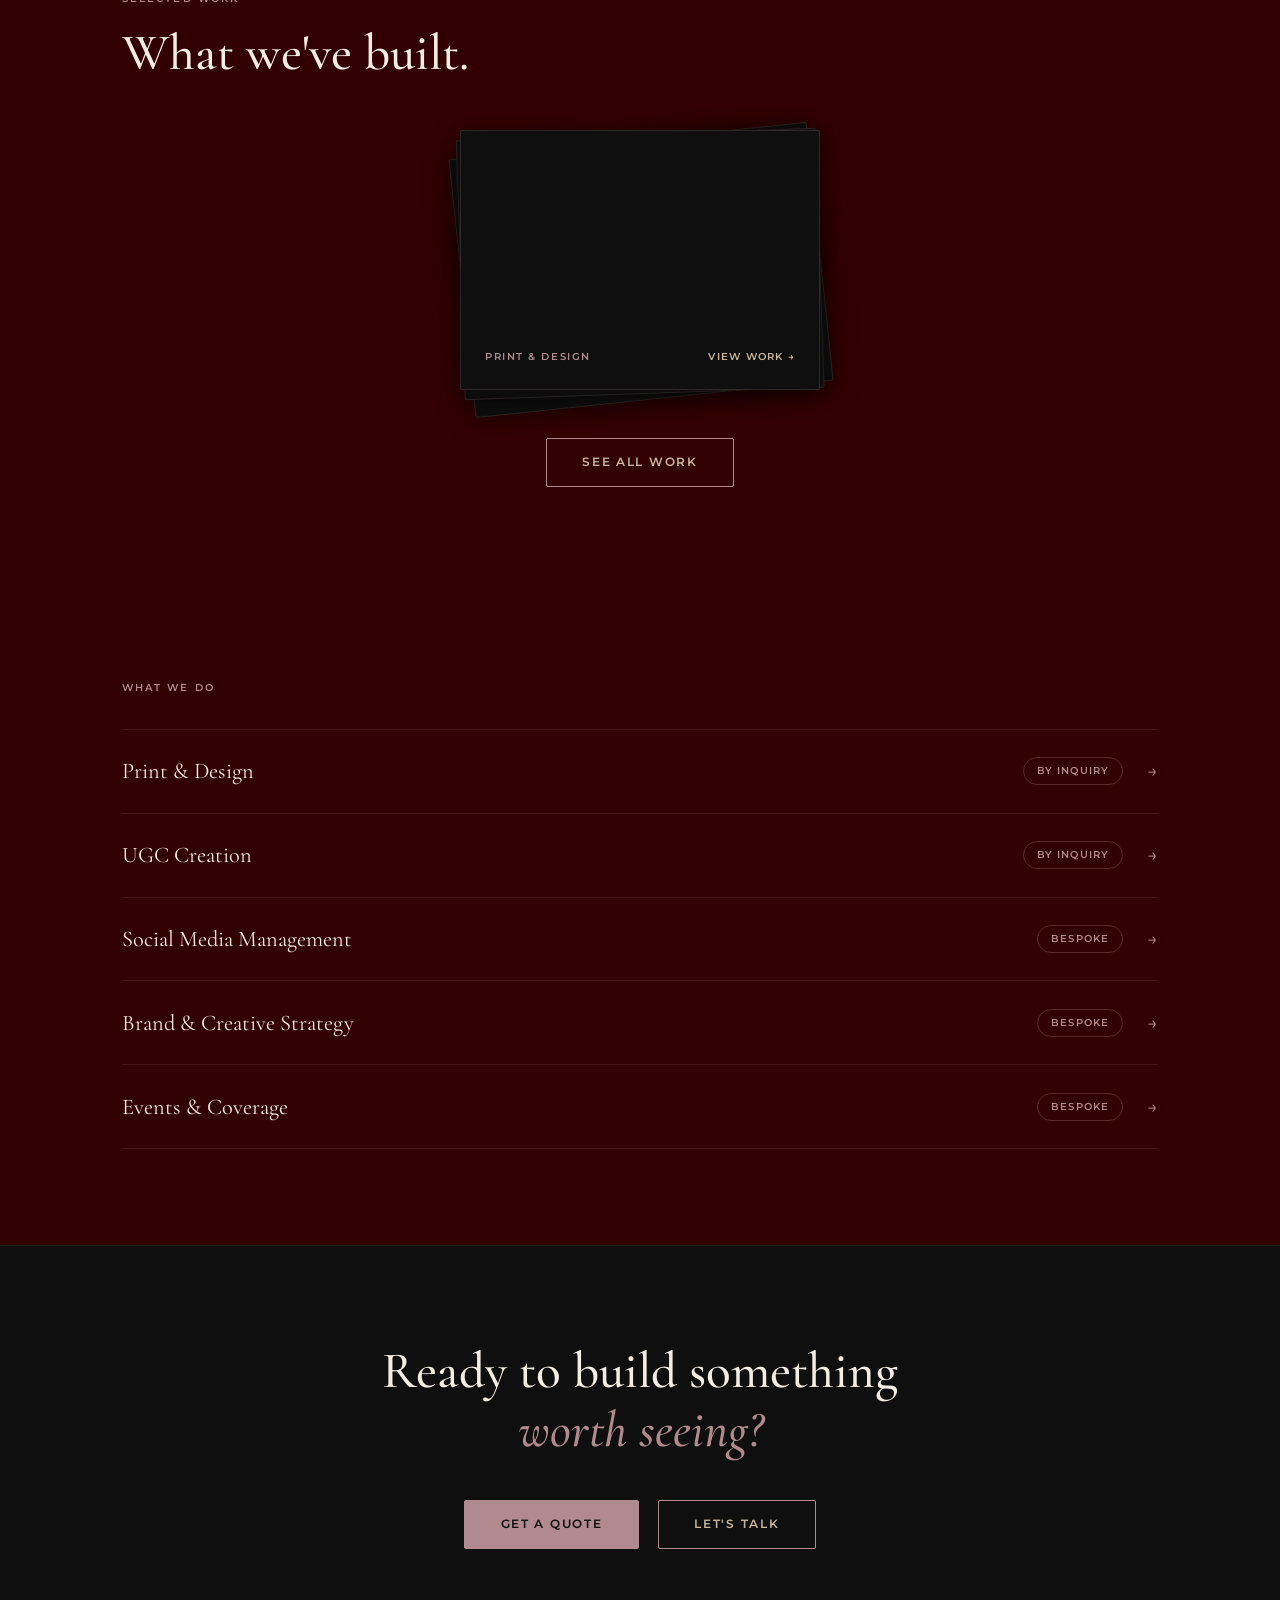
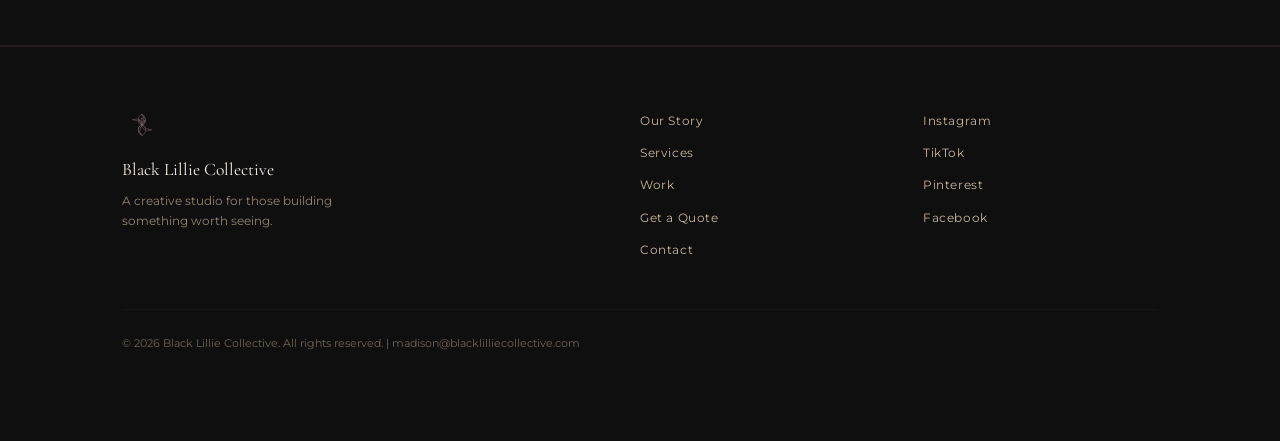
==== commit 3fbb1df0: "Add files via upload" ====
--- a/index.html
+++ b/index.html
@@ -1,1254 +1,188 @@
 <!DOCTYPE html>
 <html lang="en">
 <head>
-<meta charset="UTF-8"/>
-<meta name="viewport" content="width=device-width, initial-scale=1.0"/>
-<title>Black Lillie Collective — Creative Studio</title>
-<meta name="description" content="Black Lillie Collective is a dark feminine editorial creative studio based in DFW, Texas. Print & Design, UGC Creation, Social Media Management, Brand Strategy, Events & Coverage."/>
-<link rel="preconnect" href="https://fonts.googleapis.com"/>
-<link rel="preconnect" href="https://fonts.gstatic.com" crossorigin/>
-<link href="https://fonts.googleapis.com/css2?family=Italiana&family=Cormorant+Garamond:ital,wght@0,300;0,400;0,500;1,300;1,400;1,500&family=DM+Mono:wght@300;400&display=swap" rel="stylesheet"/>
-<script src="cms.js" defer></script>
-<style>
-:root {
-  --cherry: #330000;
-  --onyx: #0F0F0F;
-  --pearl: #C9B79C;
-  --mauve: #B08A8E;
-  --cream: #F4EDE4;
-  --display: 'Italiana', serif;
-  --body: 'Cormorant Garamond', serif;
-  --mono: 'DM Mono', monospace;
-}
-*, *::before, *::after { margin: 0; padding: 0; box-sizing: border-box; }
-html { scroll-behavior: smooth; }
-body {
-  background: var(--cherry);
-  color: var(--cream);
-  font-family: var(--body);
-  overflow-x: hidden;
-  cursor: default;
-}
-
-/* ── GRAIN ── */
-.grain {
-  position: fixed; inset: 0; z-index: 0; pointer-events: none;
-  opacity: 0.13; mix-blend-mode: overlay;
-  background-image: url("data:image/svg+xml;utf8,<svg xmlns='http://www.w3.org/2000/svg' width='200' height='200'><filter id='n'><feTurbulence type='fractalNoise' baseFrequency='0.85' numOctaves='2' stitchTiles='stitch'/></filter><rect width='200' height='200' filter='url(%23n)' fill='%23F4EDE4'/></svg>");
-  animation: grainDrift 20s linear infinite;
-}
-@keyframes grainDrift {
-  0%   { transform: translate(0,0); }
-  25%  { transform: translate(-2%,1.5%); }
-  50%  { transform: translate(1.5%,-1.5%); }
-  75%  { transform: translate(-1.5%,-2%); }
-  100% { transform: translate(0,0); }
-}
-
-/* ── GHOST LILIES ── */
-.ghost-lily {
-  position: fixed; pointer-events: none; z-index: 0;
-  opacity: 0.035;
-}
-.ghost-lily svg { width: 100%; height: 100%; }
-
-/* ── NAV ── */
-nav {
-  position: fixed; top: 0; left: 0; right: 0; z-index: 100;
-  padding: 22px 36px;
-  display: flex; justify-content: space-between; align-items: center;
-}
-.nav-logo {
-  font-family: var(--display);
-  font-size: 15px;
-  letter-spacing: 0.15em;
-  color: var(--cream);
-  text-decoration: none;
-  opacity: 0;
-  transition: opacity 0.5s;
-}
-.nav-logo.visible { opacity: 1; }
-.nav-menu-btn {
-  background: none; border: none; cursor: pointer;
-  position: relative; padding: 8px;
-}
-.nav-menu-btn .menu-glow {
-  position: absolute; inset: -12px;
-  background: radial-gradient(circle, rgba(176,138,142,0.28), transparent 65%);
-  pointer-events: none;
-}
-.nav-menu-btn svg { display: block; position: relative; z-index: 1; }
-
-/* ── MENU OVERLAY ── */
-.menu-overlay {
-  position: fixed; inset: 0; z-index: 200;
-  background: var(--onyx);
-  display: flex; flex-direction: column; justify-content: center; align-items: center;
-  opacity: 0; visibility: hidden;
-  transition: opacity 0.5s cubic-bezier(0.16,1,0.3,1), visibility 0.5s;
-}
-.menu-overlay.open { opacity: 1; visibility: visible; }
-.menu-overlay .grain { position: absolute; opacity: 0.1; }
-.menu-close {
-  position: absolute; top: 28px; right: 36px;
-  background: none; border: none; cursor: pointer;
-  font-family: var(--mono); font-size: 10px;
-  letter-spacing: 0.35em; color: var(--pearl);
-  text-transform: uppercase;
-}
-.menu-links { display: flex; flex-direction: column; gap: 8px; text-align: center; position: relative; z-index: 1; }
-.menu-link {
-  font-family: var(--display); font-style: italic;
-  font-size: clamp(36px, 6vw, 72px);
-  color: var(--cream); text-decoration: none;
-  letter-spacing: 0.02em;
-  display: block;
-  transform: translateY(20px); opacity: 0;
-  transition: transform 0.6s cubic-bezier(0.16,1,0.3,1), opacity 0.6s, color 0.3s;
-}
-.menu-overlay.open .menu-link { transform: translateY(0); opacity: 1; }
-.menu-overlay.open .menu-link:nth-child(1) { transition-delay: 0.05s; }
-.menu-overlay.open .menu-link:nth-child(2) { transition-delay: 0.1s; }
-.menu-overlay.open .menu-link:nth-child(3) { transition-delay: 0.15s; }
-.menu-overlay.open .menu-link:nth-child(4) { transition-delay: 0.2s; }
-.menu-overlay.open .menu-link:nth-child(5) { transition-delay: 0.25s; }
-.menu-overlay.open .menu-link:nth-child(6) { transition-delay: 0.3s; }
-.menu-link:hover { color: var(--mauve); }
-.menu-footer {
-  display: flex; justify-content: center; gap: 32px;
-  font-family: var(--mono); font-size: 9px;
-  letter-spacing: 0.35em; text-transform: uppercase;
-  position: relative; z-index: 1;
-  margin-top: 40px;
-}
-.menu-footer a { color: var(--pearl); text-decoration: none; transition: color 0.3s; }
-.menu-footer a:hover { color: var(--mauve); }
-
-/* ── INTRO SCREEN ── */
-.intro {
-  position: fixed; inset: 0; z-index: 300;
-  background: var(--cherry);
-  display: flex; align-items: center; justify-content: center;
-  flex-direction: column; gap: 0;
-}
-.intro-grain { position: absolute; inset: -20%; opacity: 0.13; mix-blend-mode: overlay;
-  background-image: url("data:image/svg+xml;utf8,<svg xmlns='http://www.w3.org/2000/svg' width='200' height='200'><filter id='n'><feTurbulence type='fractalNoise' baseFrequency='0.85' numOctaves='2'/></filter><rect width='200' height='200' filter='url(%23n)' fill='%23F4EDE4'/></svg>");
-}
-.intro-text {
-  text-align: center; position: relative; z-index: 2;
-  opacity: 0; animation: introTextIn 1.2s cubic-bezier(0.16,1,0.3,1) 0.3s forwards;
-}
-.intro-name {
-  font-family: var(--display); font-size: clamp(28px,5vw,58px);
-  letter-spacing: 0.06em; color: var(--cream); line-height: 1;
-}
-.intro-divider {
-  width: 1px; height: 28px; background: var(--pearl);
-  margin: 20px auto; opacity: 0;
-  animation: introDivider 0.6s ease 1.4s forwards;
-  transform: scaleY(0); transform-origin: top;
-}
-.intro-sub {
-  font-family: var(--mono); font-size: 11px;
-  letter-spacing: 0.5em; color: var(--mauve);
-  text-transform: uppercase;
-  opacity: 0; animation: introSubIn 0.8s ease 1.6s forwards;
-}
-.intro-lily {
-  position: absolute; z-index: 1;
-  width: 100px; height: 100px;
-  opacity: 0;
-  animation: lilyAppear 0.8s ease 2.4s forwards, lilyExpand 1.2s cubic-bezier(0.7,0,0.3,1) 3s forwards;
-}
-@keyframes introTextIn { to { opacity: 1; } }
-@keyframes introDivider { to { opacity: 1; transform: scaleY(1); } }
-@keyframes introSubIn { to { opacity: 1; } }
-@keyframes lilyAppear { to { opacity: 1; } }
-@keyframes lilyExpand {
-  0%   { transform: scale(1); opacity: 1; }
-  60%  { transform: scale(20); opacity: 0.3; }
-  100% { transform: scale(50); opacity: 0; }
-}
-.intro.done { opacity: 0; pointer-events: none; transition: opacity 0.5s ease 0.2s; }
-
-/* ── PAGES ── */
-.page { display: none; min-height: 100vh; position: relative; z-index: 1; }
-.page.active { display: block; }
-
-/* ── HERO (INDEX) ── */
-.hero {
-  min-height: 100vh;
-  display: flex; flex-direction: column;
-  align-items: center; justify-content: center;
-  padding: 120px 36px 80px;
-  text-align: center;
-  position: relative; overflow: hidden;
-}
-.hero-glow {
-  position: absolute; inset: 0; pointer-events: none;
-  background: radial-gradient(ellipse 70% 45% at 50% 0%, rgba(176,138,142,0.26), transparent 60%);
-}
-.hero-eyebrow {
-  font-family: var(--mono); font-size: 9px;
-  letter-spacing: 0.55em; color: var(--mauve);
-  text-transform: uppercase; margin-bottom: 38px;
-  opacity: 0; animation: fadeUp 1s ease 4.4s forwards;
-}
-.hero-line {
-  font-family: var(--display); font-style: italic;
-  font-size: clamp(40px,7.5vw,96px);
-  line-height: 1; letter-spacing: -0.01em;
-  color: var(--cream); text-transform: uppercase;
-  position: relative; z-index: 1;
-  opacity: 0;
-}
-.hero-line.top { animation: fadeUp 1s ease 4.5s forwards; }
-.hero-line.bottom { animation: fadeUp 1s ease 4.7s forwards; }
-
-/* ── POLAROID DECK ── */
-.deck-zone {
-  position: relative;
-  width: min(700px, 95vw);
-  height: clamp(240px,34vh,380px);
-  margin: 20px auto 14px;
-  display: flex; align-items: center; justify-content: center;
-  z-index: 5;
-  opacity: 0; animation: fadeUp 1s ease 4.6s forwards;
-}
-.deck-inner { position: relative; width: 660px; height: 100%; }
-.polaroid {
-  position: absolute; top: 50%; left: 50%;
-  background: #1a0808;
-  padding: 11px 11px 36px;
-  box-shadow: 0 14px 32px rgba(0,0,0,0.55);
-  transition: transform 0.6s cubic-bezier(0.16,1,0.3,1), box-shadow 0.4s;
-}
-.polaroid-img {
-  width: 150px;
-  aspect-ratio: 3/4;
-  background: linear-gradient(135deg, #3a1a1a, #251010);
-  position: relative; overflow: hidden;
-}
-.polaroid-img::after {
-  content: ''; position: absolute; inset: 0;
-  background-image: url("data:image/svg+xml;utf8,<svg xmlns='http://www.w3.org/2000/svg' width='60' height='60'><filter id='n'><feTurbulence type='fractalNoise' baseFrequency='1.2' numOctaves='2'/></filter><rect width='60' height='60' filter='url(%23n)' fill='%23F4EDE4'/></svg>");
-  opacity: 0.07;
-}
-.polaroid-img img {
-  width: 100%; height: 100%; object-fit: cover;
-  display: block; position: relative; z-index: 1;
-}
-.polaroid-label {
-  position: absolute; bottom: 10px; left: 0; right: 0;
-  text-align: center;
-  font-family: var(--mono); font-size: 7px;
-  letter-spacing: 0.22em; color: var(--pearl);
-  text-transform: uppercase; opacity: 0.7;
-}
-.polaroid-name {
-  position: absolute; bottom: 22px; left: 0; right: 0;
-  text-align: center;
-  font-family: var(--display); font-style: italic;
-  font-size: 13px; color: var(--cream);
-}
-
-/* cycling word */
-.cycle {
-  display: inline-block;
-  position: relative; height: 1em;
-  min-width: 7em; overflow: hidden;
-  vertical-align: baseline;
-  color: var(--mauve);
-}
-.cycle span {
-  position: absolute; inset: 0;
-  display: flex; align-items: center; justify-content: center;
-  opacity: 0; transform: translateY(100%);
-  animation: wordCycle 18s infinite;
-}
-.cycle span:nth-child(1) { animation-delay: 0s; }
-.cycle span:nth-child(2) { animation-delay: 3s; }
-.cycle span:nth-child(3) { animation-delay: 6s; }
-.cycle span:nth-child(4) { animation-delay: 9s; }
-.cycle span:nth-child(5) { animation-delay: 12s; }
-.cycle span:nth-child(6) { animation-delay: 15s; }
-@keyframes wordCycle {
-  0%   { opacity: 0; transform: translateY(100%); }
-  3%   { opacity: 1; transform: translateY(0); }
-  14%  { opacity: 1; transform: translateY(0); }
-  17%  { opacity: 0; transform: translateY(-100%); }
-  100% { opacity: 0; transform: translateY(-100%); }
-}
-
-.scroll-cue {
-  position: absolute; bottom: 28px; left: 50%;
-  transform: translateX(-50%);
-  display: flex; flex-direction: column; align-items: center; gap: 6px;
-  opacity: 0; animation: fadeUp 1s ease 5s forwards;
-}
-.scroll-cue span {
-  font-family: var(--mono); font-size: 8px;
-  letter-spacing: 0.4em; color: var(--pearl);
-  text-transform: uppercase; opacity: 0.6;
-}
-.scroll-cue-line {
-  width: 1px; height: 24px;
-  background: linear-gradient(180deg, var(--pearl), transparent);
-}
-
-@keyframes fadeUp {
-  from { opacity: 0; transform: translateY(12px); }
-  to   { opacity: 1; transform: translateY(0); }
-}
-
-/* ── SECTION STYLES ── */
-.section { padding: 90px 56px; max-width: 1400px; margin: 0 auto; }
-.section-eyebrow {
-  font-family: var(--mono); font-size: 10px;
-  letter-spacing: 0.45em; color: var(--mauve);
-  text-transform: uppercase; margin-bottom: 28px;
-}
-.section-title {
-  font-family: var(--display); font-style: italic;
-  font-size: clamp(32px,4vw,64px);
-  color: var(--cream); text-transform: uppercase;
-  line-height: 1.05;
-}
-
-/* ── BLC STORY PREVIEW ── */
-.story-preview {
-  text-align: center; max-width: 680px; margin: 0 auto;
-  padding: 0 36px 100px;
-}
-.story-preview .section-eyebrow { text-align: center; }
-.story-preview .section-title { margin-bottom: 28px; }
-.story-preview .cta-link {
-  font-family: var(--mono); font-size: 10px;
-  letter-spacing: 0.35em; color: var(--mauve);
-  text-transform: uppercase; text-decoration: none;
-  border-bottom: 1px solid var(--mauve); padding-bottom: 4px;
-  transition: color 0.3s, border-color 0.3s;
-}
-.story-preview .cta-link:hover { color: var(--cream); border-color: var(--cream); }
-
-/* ── WORK PREVIEW ── */
-.work-grid {
-  display: grid; grid-template-columns: repeat(3,1fr); gap: 22px;
-}
-.work-card {
-  transition: transform 0.5s cubic-bezier(0.16,1,0.3,1);
-  cursor: pointer;
-}
-.work-card:nth-child(1):hover { transform: translateY(-14px) rotate(-1.5deg); }
-.work-card:nth-child(2):hover { transform: translateY(-14px) rotate(1deg); }
-.work-card:nth-child(3):hover { transform: translateY(-14px) rotate(-1deg); }
-.work-card-img {
-  aspect-ratio: 3/4;
-  background: linear-gradient(135deg, #5a2a2a, #2a1010);
-  margin-bottom: 14px;
-  overflow: hidden;
-  box-shadow: 0 10px 28px rgba(0,0,0,0.45);
-}
-.work-card-img img { width: 100%; height: 100%; object-fit: cover; display: block; }
-.work-card-name {
-  font-family: var(--display); font-style: italic;
-  font-size: 18px; color: var(--cream);
-  text-transform: uppercase; margin-bottom: 4px;
-}
-.work-card-cat {
-  font-family: var(--mono); font-size: 8px;
-  letter-spacing: 0.3em; color: var(--pearl);
-  text-transform: uppercase;
-}
-.section-row {
-  display: flex; justify-content: space-between;
-  align-items: baseline; margin-bottom: 36px;
-}
-.view-all {
-  font-family: var(--mono); font-size: 9px;
-  letter-spacing: 0.35em; color: var(--mauve);
-  text-transform: uppercase; text-decoration: none;
-  transition: color 0.3s;
-}
-.view-all:hover { color: var(--cream); }
-
-/* ── SERVICES PREVIEW ── */
-.services-list {
-  display: grid; grid-template-columns: repeat(3,1fr);
-  gap: 20px 40px;
-}
-.service-name-only {
-  font-family: var(--display); font-style: italic;
-  font-size: clamp(20px,2.2vw,30px);
-  color: var(--cream); text-transform: uppercase;
-  line-height: 1.1;
-}
-
-/* ── PAGE HERO ── */
-.page-hero {
-  padding: 140px 56px 60px;
-  text-align: center; position: relative;
-}
-.page-hero-glow {
-  position: absolute; inset: 0; pointer-events: none;
-  background: radial-gradient(ellipse 60% 40% at 50% 0%, rgba(176,138,142,0.22), transparent 55%);
-}
-.page-hero-eyebrow {
-  font-family: var(--mono); font-size: 10px;
-  letter-spacing: 0.5em; color: var(--mauve);
-  text-transform: uppercase; margin-bottom: 24px;
-  position: relative; z-index: 1;
-}
-.page-hero-title {
-  font-family: var(--display); font-style: italic;
-  font-size: clamp(48px,8vw,100px);
-  color: var(--cream); text-transform: uppercase;
-  line-height: 0.95; position: relative; z-index: 1;
-}
-
-/* ── OUR STORY PAGE ── */
-.story-grid {
-  display: grid; grid-template-columns: 0.8fr 1.2fr;
-  gap: 70px; align-items: start;
-  padding: 0 56px 100px;
-}
-.story-photo {
-  aspect-ratio: 3/4;
-  background: linear-gradient(135deg, #4a2020, #2a1010);
-  overflow: hidden; position: relative;
-}
-.story-photo img { width: 100%; height: 100%; object-fit: cover; display: block; }
-.story-photo-caption {
-  position: absolute; bottom: -28px; left: 0; right: 0;
-  font-family: var(--display); font-style: italic;
-  font-size: 14px; color: var(--pearl);
-  text-align: center;
-}
-.story-content .pull-quote {
-  font-family: var(--body); font-style: italic;
-  font-size: clamp(18px,2vw,26px);
-  color: var(--cream); line-height: 1.4;
-  margin-bottom: 32px;
-}
-.story-content .pull-quote::before { content: '\201C'; color: var(--mauve); }
-.story-content .pull-quote::after  { content: '\201D'; color: var(--mauve); }
-.story-content p {
-  font-family: var(--body); font-size: 17px;
-  color: var(--pearl); line-height: 1.65;
-  margin-bottom: 16px;
-}
-
-/* ── SERVICES PAGE ── */
-.services-full { padding: 0 56px 100px; }
-.service-row {
-  display: grid; grid-template-columns: 0.5fr 1fr 0.35fr;
-  gap: 40px; padding: 38px 0;
-  border-top: 1px solid rgba(201,183,156,0.15);
-  align-items: center;
-}
-.service-row:last-child { border-bottom: 1px solid rgba(201,183,156,0.15); }
-.service-row-name {
-  font-family: var(--display); font-style: italic;
-  font-size: clamp(24px,2.8vw,36px);
-  color: var(--cream); text-transform: uppercase; line-height: 1;
-}
-.service-row-desc {
-  font-family: var(--body); font-size: 16px;
-  color: var(--pearl); line-height: 1.6;
-}
-.service-row-ctas {
-  display: flex; flex-direction: column;
-  gap: 10px; align-items: flex-end;
-}
-.cta-primary {
-  font-family: var(--mono); font-size: 9px;
-  letter-spacing: 0.32em; color: var(--cream);
-  text-transform: uppercase; text-decoration: none;
-  border-bottom: 1px solid var(--mauve);
-  padding-bottom: 4px; transition: color 0.3s, border-color 0.3s;
-}
-.cta-primary:hover { color: var(--mauve); }
-.cta-secondary {
-  font-family: var(--mono); font-size: 9px;
-  letter-spacing: 0.32em; color: var(--pearl);
-  text-transform: uppercase; text-decoration: none;
-  opacity: 0.75; transition: opacity 0.3s, color 0.3s;
-}
-.cta-secondary:hover { opacity: 1; color: var(--cream); }
-
-/* ── WORK PAGE ── */
-.work-filters {
-  display: flex; gap: 6px; justify-content: center;
-  margin-bottom: 50px; flex-wrap: wrap;
-}
-.filter-btn {
-  font-family: var(--mono); font-size: 9px;
-  letter-spacing: 0.32em; color: var(--pearl);
-  text-transform: uppercase; background: none;
-  border: none; cursor: pointer; padding: 8px 14px;
-  transition: color 0.3s;
-}
-.filter-btn.active {
-  color: var(--cream);
-  border-bottom: 1px solid var(--mauve);
-}
-.filter-btn:hover { color: var(--cream); }
-.work-full-grid {
-  display: grid; grid-template-columns: repeat(3,1fr);
-  gap: 28px; padding: 0 56px 100px;
-}
-.work-full-card {
-  transition: transform 0.5s cubic-bezier(0.16,1,0.3,1);
-  cursor: pointer;
-}
-.work-full-card:nth-child(3n+1):hover { transform: translateY(-14px) rotate(-1.5deg); }
-.work-full-card:nth-child(3n+2):hover { transform: translateY(-14px) rotate(1deg); }
-.work-full-card:nth-child(3n+3):hover { transform: translateY(-14px) rotate(-1deg); }
-.work-full-card.hidden { display: none; }
-
-/* ── REQUEST A QUOTE PAGE ── */
-.quote-selector {
-  display: flex; justify-content: center; gap: 24px;
-  margin-bottom: 60px; flex-wrap: wrap;
-}
-.quote-type-btn {
-  font-family: var(--mono); font-size: 10px;
-  letter-spacing: 0.38em; color: var(--pearl);
-  text-transform: uppercase; background: none;
-  border: 1px solid rgba(201,183,156,0.25);
-  padding: 16px 32px; cursor: pointer;
-  transition: all 0.3s;
-}
-.quote-type-btn.active, .quote-type-btn:hover {
-  color: var(--cream); border-color: var(--mauve);
-  background: rgba(176,138,142,0.08);
-}
-.tally-wrapper { max-width: 820px; margin: 0 auto; padding: 0 56px 100px; }
-.tally-frame { width: 100%; min-height: 600px; border: none; background: transparent; }
-
-/* ── CONTACT PAGE ── */
-.contact-grid {
-  display: grid; grid-template-columns: 1fr 1fr;
-  gap: 100px; padding: 0 56px 100px;
-  max-width: 1200px; margin: 0 auto;
-}
-.process-steps { display: flex; flex-direction: column; gap: 32px; }
-.process-step { display: grid; grid-template-columns: 44px 1fr; gap: 16px; }
-.process-numeral {
-  font-family: var(--display); font-style: italic;
-  font-size: 26px; color: var(--mauve); line-height: 1.2;
-}
-.process-title {
-  font-family: var(--display); font-style: italic;
-  font-size: 22px; color: var(--cream);
-  text-transform: uppercase; margin-bottom: 4px; line-height: 1.2;
-}
-.process-body {
-  font-family: var(--body); font-size: 15px;
-  color: var(--pearl); line-height: 1.55;
-}
-.contact-info { font-family: var(--body); }
-.contact-tagline {
-  font-family: var(--display); font-style: italic;
-  font-size: clamp(22px,2.5vw,32px);
-  color: var(--cream); line-height: 1.25; margin-bottom: 44px;
-}
-.contact-block { margin-bottom: 40px; }
-.contact-block-label {
-  font-family: var(--mono); font-size: 9px;
-  letter-spacing: 0.42em; color: var(--mauve);
-  text-transform: uppercase; margin-bottom: 10px;
-}
-.contact-email {
-  font-family: var(--display); font-style: italic;
-  font-size: 28px; color: var(--cream);
-  text-decoration: none; transition: color 0.3s;
-}
-.contact-email:hover { color: var(--mauve); }
-.contact-block p {
-  font-family: var(--body); font-style: italic;
-  font-size: 16px; color: var(--pearl);
-  line-height: 1.55; margin-bottom: 14px;
-}
-.book-btn {
-  display: inline-block;
-  font-family: var(--mono); font-size: 10px;
-  letter-spacing: 0.38em; color: var(--cream);
-  text-transform: uppercase; text-decoration: none;
-  border: 1px solid var(--mauve); padding: 16px 32px;
-  transition: all 0.3s;
-}
-.book-btn:hover { background: var(--mauve); color: var(--cherry); }
-.inquiry-link {
-  display: inline-block;
-  font-family: var(--mono); font-size: 10px;
-  letter-spacing: 0.38em; color: var(--cream);
-  text-transform: uppercase; text-decoration: none;
-  border-bottom: 1px solid var(--mauve); padding-bottom: 5px;
-  transition: color 0.3s, border-color 0.3s;
-}
-.inquiry-link:hover { color: var(--mauve); }
-
-/* ── FOOTER ── */
-footer {
-  border-top: 1px solid rgba(201,183,156,0.14);
-  padding: 56px 56px 40px;
-  position: relative; z-index: 1;
-}
-.footer-top {
-  display: flex; justify-content: space-between;
-  align-items: flex-end; flex-wrap: wrap; gap: 28px;
-  margin-bottom: 32px;
-}
-.footer-brand {
-  display: flex; align-items: center; gap: 14px;
-}
-.footer-wordmark {
-  font-family: var(--display); font-size: 15px;
-  letter-spacing: 0.14em; color: var(--cream);
-}
-.footer-socials { display: flex; gap: 24px; flex-wrap: wrap; }
-.footer-soc {
-  font-family: var(--mono); font-size: 9px;
-  letter-spacing: 0.35em; color: var(--pearl);
-  text-transform: uppercase; text-decoration: none;
-  transition: color 0.3s;
-}
-.footer-soc:hover { color: var(--mauve); }
-.footer-book {
-  font-family: var(--mono); font-size: 9px;
-  letter-spacing: 0.35em; color: var(--mauve);
-  text-transform: uppercase; text-decoration: none;
-  border-bottom: 1px solid var(--mauve); padding-bottom: 3px;
-  transition: color 0.3s, border-color 0.3s;
-}
-.footer-book:hover { color: var(--cream); border-color: var(--cream); }
-.footer-meta {
-  font-family: var(--mono); font-size: 9px;
-  letter-spacing: 0.28em; color: rgba(201,183,156,0.5);
-  text-transform: uppercase;
-}
-
-/* ── RESPONSIVE ── */
-@media (max-width: 900px) {
-  .section { padding: 60px 28px; }
-  .story-grid { grid-template-columns: 1fr; gap: 50px; padding: 0 28px 80px; }
-  .story-photo { max-width: 320px; margin: 0 auto; }
-  .contact-grid { grid-template-columns: 1fr; gap: 60px; padding: 0 28px 80px; }
-  .services-full { padding: 0 28px 80px; }
-  .service-row { grid-template-columns: 1fr; gap: 20px; }
-  .service-row-ctas { align-items: flex-start; }
-  .work-full-grid { grid-template-columns: repeat(2,1fr); padding: 0 28px 80px; }
-  .work-grid { grid-template-columns: repeat(2,1fr); }
-  .services-list { grid-template-columns: repeat(2,1fr); }
-  .page-hero { padding: 120px 28px 50px; }
-  footer { padding: 40px 28px 32px; }
-  nav { padding: 18px 24px; }
-  .deck-inner { width: min(660px,95vw); }
-  .tally-wrapper { padding: 0 28px 80px; }
-}
-@media (max-width: 580px) {
-  .work-full-grid, .work-grid { grid-template-columns: 1fr; }
-  .services-list { grid-template-columns: 1fr; }
-  .quote-selector { flex-direction: column; align-items: center; }
-  .footer-top { flex-direction: column; align-items: flex-start; }
-}
-</style>
+  <meta charset="UTF-8" />
+  <meta name="viewport" content="width=device-width, initial-scale=1.0" />
+  <title>Black Lillie Collective — A creative studio for those building something worth seeing.</title>
+  <link rel="icon" type="image/svg+xml" href="logo.svg" />
+  <link rel="preconnect" href="https://fonts.googleapis.com" />
+  <link rel="preconnect" href="https://fonts.gstatic.com" crossorigin />
+  <link href="https://fonts.googleapis.com/css2?family=Cormorant+Garamond:ital,wght@0,400;0,500;1,400;1,500;1,600&family=Montserrat:wght@300;400;500;600&display=swap" rel="stylesheet" />
+  <link rel="stylesheet" href="style.css" />
 </head>
 <body>
 
-<!-- GRAIN -->
-<div class="grain"></div>
+  <!-- GRAIN OVERLAY -->
+  <div class="grain"></div>
 
-<!-- GHOST LILIES -->
-<div class="ghost-lily" style="top:5%;left:-4%;width:300px;transform:rotate(-8deg);">
-  <svg viewBox="0 0 100 100" xmlns="http://www.w3.org/2000/svg"><g fill="#B08A8E"><path d="M50 8C46 22 47 38 50 50C53 38 54 22 50 8Z"/><path d="M50 50C36 32 24 22 16 18C28 34 40 46 50 50Z"/><path d="M50 50C64 32 76 22 84 18C72 34 60 46 50 50Z"/><path d="M50 50C32 56 18 64 12 70C28 64 42 56 50 50Z"/><path d="M50 50C68 56 82 64 88 70C72 64 58 56 50 50Z"/></g></svg>
-</div>
-<div class="ghost-lily" style="top:32%;right:-6%;width:360px;transform:rotate(13deg);">
-  <svg viewBox="0 0 100 100" xmlns="http://www.w3.org/2000/svg"><g fill="#B08A8E"><path d="M50 8C46 22 47 38 50 50C53 38 54 22 50 8Z"/><path d="M50 50C36 32 24 22 16 18C28 34 40 46 50 50Z"/><path d="M50 50C64 32 76 22 84 18C72 34 60 46 50 50Z"/><path d="M50 50C32 56 18 64 12 70C28 64 42 56 50 50Z"/><path d="M50 50C68 56 82 64 88 70C72 64 58 56 50 50Z"/></g></svg>
-</div>
-<div class="ghost-lily" style="top:62%;left:5%;width:270px;transform:rotate(-14deg);">
-  <svg viewBox="0 0 100 100" xmlns="http://www.w3.org/2000/svg"><g fill="#B08A8E"><path d="M50 8C46 22 47 38 50 50C53 38 54 22 50 8Z"/><path d="M50 50C36 32 24 22 16 18C28 34 40 46 50 50Z"/><path d="M50 50C64 32 76 22 84 18C72 34 60 46 50 50Z"/><path d="M50 50C32 56 18 64 12 70C28 64 42 56 50 50Z"/><path d="M50 50C68 56 82 64 88 70C72 64 58 56 50 50Z"/></g></svg>
-</div>
-<div class="ghost-lily" style="top:85%;right:9%;width:320px;transform:rotate(7deg);">
-  <svg viewBox="0 0 100 100" xmlns="http://www.w3.org/2000/svg"><g fill="#B08A8E"><path d="M50 8C46 22 47 38 50 50C53 38 54 22 50 8Z"/><path d="M50 50C36 32 24 22 16 18C28 34 40 46 50 50Z"/><path d="M50 50C64 32 76 22 84 18C72 34 60 46 50 50Z"/><path d="M50 50C32 56 18 64 12 70C28 64 42 56 50 50Z"/><path d="M50 50C68 56 82 64 88 70C72 64 58 56 50 50Z"/></g></svg>
-</div>
+  <!-- NAV -->
+  <nav class="nav" id="nav">
+    <a href="index.html" class="nav-logo" aria-label="BLC Home">
+      <img src="logo.svg" alt="Black Lillie Collective" class="nav-logo-img" />
+    </a>
+    <button class="nav-toggle" id="navToggle" aria-label="Open menu">
+      <img src="logo.svg" alt="menu" class="nav-toggle-lily" />
+    </button>
+    <ul class="nav-links" id="navLinks">
+      <li><a href="story.html">Our Story</a></li>
+      <li><a href="services.html">Services</a></li>
+      <li><a href="work.html">Work</a></li>
+      <li><a href="contact.html">Contact</a></li>
+      <li><a href="quote.html" class="nav-cta">Get a Quote</a></li>
+    </ul>
+  </nav>
 
-<!-- NAV -->
-<nav>
-  <a class="nav-logo" href="#" onclick="showPage('index');return false;">Black Lillie</a>
-  <button class="nav-menu-btn" onclick="toggleMenu()" aria-label="Menu">
-    <div class="menu-glow"></div>
-<div style="width:34px;height:34px;"><svg id="svg-nav" xmlns="http://www.w3.org/2000/svg" xmlns:xlink="http://www.w3.org/1999/xlink" version="1.1" viewBox="0 0 1000 1000" width="34" height="34">
-  <!-- Generator: Adobe Illustrator 30.3.0, SVG Export Plug-In . SVG Version: 2.1.3 Build 182)  -->
-  <defs>
-    <style>
-      #svg-nav .st0 { mask: url(#mask-nav); }
-      #svg-nav .st1 { isolation: isolate; opacity: .6; stroke-width: 4px; }
-      #svg-nav .st1, #svg-nav .st2, #svg-nav .st3, #svg-nav .st4, #svg-nav .st5, #svg-nav .st6, #svg-nav .st7, #svg-nav .st8, #svg-nav .st9 { stroke: #b08a8e; }
-      #svg-nav .st1, #svg-nav .st2, #svg-nav .st3, #svg-nav .st4, #svg-nav .st7, #svg-nav .st9, #svg-nav .st10 { fill: none; }
-      #svg-nav .st2 { stroke-miterlimit: 40; }
-      #svg-nav .st2, #svg-nav .st3, #svg-nav .st4, #svg-nav .st5, #svg-nav .st6, #svg-nav .st7, #svg-nav .st8, #svg-nav .st9 { stroke-linecap: round; }
-      #svg-nav .st2, #svg-nav .st3, #svg-nav .st8 { stroke-width: 10px; }
-      #svg-nav .st3, #svg-nav .st4, #svg-nav .st5, #svg-nav .st6, #svg-nav .st7, #svg-nav .st8, #svg-nav .st9 { stroke-miterlimit: 40; }
-      #svg-nav .st11 { mask: url(#mask-nav-1); }
-      #svg-nav .st4, #svg-nav .st5 { opacity: .94; stroke-width: 12px; }
-      #svg-nav .st5, #svg-nav .st6, #svg-nav .st8 { fill: #b08a8e; }
-      #svg-nav .st12 { fill: #fff; }
-      #svg-nav .st6 { stroke-width: 8px; }
-      #svg-nav .st6, #svg-nav .st7 { opacity: .96; }
-      #svg-nav .st7 { stroke-width: 9px; }
-      #svg-nav .st8, #svg-nav .st9 { opacity: .95; }
-      #svg-nav .st9 { stroke-width: 7px; }
-      #svg-nav .st10 { stroke: #f4ede4; stroke-width: 15px; }
-    </style>
-    <mask id="mask-nav" x="0" y="-220" width="1220" height="1220" maskUnits="userSpaceOnUse">
-      <g id="notch-nav">
-        <rect class="st12" y="0" width="1000" height="1000"/>
-        <circle cx="1000" cy="0" r="220"/>
-      </g>
-    </mask>
-    <mask id="mask-nav-1" x="0" y="-220" width="1220" height="1220" maskUnits="userSpaceOnUse">
-      <g id="notch-nav-1" data-name="notch">
-        <rect class="st12" y="0" width="1000" height="1000"/>
-        <circle cx="1000" cy="0" r="220"/>
-      </g>
-    </mask>
-  </defs>
-  <g class="st0">
-    <circle class="st10" cx="500" cy="500" r="480"/>
-  </g>
-  <g class="st11">
-    <circle class="st1" cx="500" cy="500" r="440"/>
-  </g>
-  <g>
-    <path class="st3" d="M499.9,281.44c-4.88-.05-9.94,2.44-14.13,5.25-67.82,43.8-83.01,141.36-24.35,194.05,7.82,5.76,17.09,9.82,24.99,13.94,6.89,3.38,9.89,5.2,13.54,6.75.21,0,.33-.04.55-.14,1.58-.75,2.51-1.28,5.27-2.65,13.93-7.51,31.14-13.69,41.99-26.33,48.1-57.83,30.02-147.45-37.4-187.95-3.35-1.81-6.8-2.92-10.26-2.93h-.19Z"/>
-    <path class="st2" d="M698.83,609.78c-67.57-2.5-161.71-53.61-190.17-114.78l-5-8.66-12.32,18.66c9.02,75.62,83.02,142.63,207.49,104.78Z"/>
-    <path class="st2" d="M500.26,719.54c-59.28-57.32-40.26-150.26,3.4-205.88l10-17.32-22.32-1.34c-60.98,45.62-105.98,123.56,8.92,224.54Z"/>
-    <path class="st3" d="M465.36,517.79c-57.98,58.14-47.83,160.01,26.64,201.75,2.69,1.35,8.26,0,8.26,0,75.72-35.04,100.47-131.53,47.55-190.69-4.85-5.56-14.85-14.68-21.51-17.93-7.48-3.77-20.2-7.86-26.29-10.92"/>
-    <path class="st2" d="M306.91,391.44c66.28-.43,153.09,39.28,179.43,104.9l10,17.32,12.32-18.66c-9.02-75.62-56.85-152.58-201.75-103.56Z"/>
-    <path class="st2" d="M499.74,280.46c59.28,57.32,40.26,150.26-3.4,205.88l-10,17.32,22.32,1.34c60.98-45.62,105.98-123.56-8.92-224.54Z"/>
-    <line class="st4" x1="500" y1="500" x2="500" y2="380"/>
-    <line class="st9" x1="500" y1="500" x2="545.27" y2="424.55"/>
-    <line class="st7" x1="500" y1="500" x2="448.32" y2="413.86"/>
-    <circle class="st5" cx="500" cy="370" r="8"/>
-    <circle class="st8" cx="550.51" cy="415.82" r="8"/>
-    <circle class="st6" cx="444.69" cy="407.82" r="8"/>
-  </g>
-  <path class="st2" d="M451.48,673.81c10.38,8.44,19.97,17.85,28.61,28.06"/>
-</svg></div>
-  </button>
-</nav>
+  <!-- HERO -->
+  <section class="hero">
+    <div class="hero-bg"></div>
+    <div class="hero-inner">
+      <p class="hero-top reveal">WE DON'T DO BASIC.</p>
 
-<!-- MENU OVERLAY -->
-<div class="menu-overlay" id="menuOverlay">
-  <div class="grain"></div>
-  <button class="menu-close" onclick="toggleMenu()">Close ✕</button>
-  <nav class="menu-links">
-    <a class="menu-link" href="#" onclick="showPage('index');toggleMenu();return false;">Index</a>
-    <a class="menu-link" href="#" onclick="showPage('story');toggleMenu();return false;">Our Story</a>
-    <a class="menu-link" href="#" onclick="showPage('services');toggleMenu();return false;">Services</a>
-    <a class="menu-link" href="#" onclick="showPage('work');toggleMenu();return false;">Work</a>
-    <a class="menu-link" href="#" onclick="showPage('quote');toggleMenu();return false;">Request a Quote</a>
-    <a class="menu-link" href="#" onclick="showPage('contact');toggleMenu();return false;">Contact</a>
-  </nav>
-  <div class="menu-footer">
-    <a href="https://instagram.com/blacklillieco" target="_blank" rel="noopener noreferrer">Instagram</a>
-    <a href="https://tiktok.com/@blacklillieco" target="_blank" rel="noopener noreferrer">TikTok</a>
-    <a href="https://pinterest.com/blacklilliecollective" target="_blank" rel="noopener noreferrer">Pinterest</a>
-    <a href="https://calendly.com/madison-blacklilliecollective/30min" target="_blank" rel="noopener noreferrer">Book a Call</a>
-  </div>
-</div>
+      <!-- POLAROID ARCH -->
+      <div class="polaroid-arch reveal-slow">
+        <div class="polaroid p1"><div class="polaroid-inner"></div></div>
+        <div class="polaroid p2"><div class="polaroid-inner"></div></div>
+        <div class="polaroid p3"><div class="polaroid-inner"></div></div>
+        <div class="polaroid p4"><div class="polaroid-inner"></div></div>
+        <div class="polaroid p5"><div class="polaroid-inner"></div></div>
+      </div>
 
-<!-- INTRO -->
-<div class="intro" id="intro">
-  <div class="intro-grain"></div>
-  <div class="intro-text">
-    <div class="intro-name">Black Lillie Collective</div>
-    <div class="intro-divider"></div>
-    <div class="intro-sub">Creative Studio</div>
-  </div>
-<div class="intro-lily" style="width:120px;height:120px;"><svg id="svg-intro" xmlns="http://www.w3.org/2000/svg" xmlns:xlink="http://www.w3.org/1999/xlink" version="1.1" viewBox="0 0 1000 1000" width="120" height="120">
-  <!-- Generator: Adobe Illustrator 30.3.0, SVG Export Plug-In . SVG Version: 2.1.3 Build 182)  -->
-  <defs>
-    <style>
-      #svg-intro .st0 { mask: url(#mask-intro); }
-      #svg-intro .st1 { isolation: isolate; opacity: .6; stroke: #c9b79c; stroke-width: 4px; }
-      #svg-intro .st1, #svg-intro .st2, #svg-intro .st3, #svg-intro .st4, #svg-intro .st5, #svg-intro .st6, #svg-intro .st7, #svg-intro .st8 { fill: none; }
-      #svg-intro .st2 { stroke-width: 15px; }
-      #svg-intro .st2, #svg-intro .st6, #svg-intro .st7 { stroke: #300; }
-      #svg-intro .st9 { opacity: .94; }
-      #svg-intro .st9, #svg-intro .st3, #svg-intro .st10, #svg-intro .st11, #svg-intro .st4, #svg-intro .st5, #svg-intro .st6, #svg-intro .st7, #svg-intro .st8 { stroke-linecap: round; }
-      #svg-intro .st9, #svg-intro .st10, #svg-intro .st11 { fill: #c9b79c; }
-      #svg-intro .st9, #svg-intro .st10, #svg-intro .st11, #svg-intro .st4, #svg-intro .st5, #svg-intro .st7, #svg-intro .st8 { stroke-miterlimit: 40; }
-      #svg-intro .st9, #svg-intro .st10, #svg-intro .st11, #svg-intro .st4, #svg-intro .st5, #svg-intro .st8 { stroke: #ccba9b; }
-      #svg-intro .st9, #svg-intro .st4 { stroke-width: 12px; }
-      #svg-intro .st3 { stroke: #b08a8e; }
-      #svg-intro .st3, #svg-intro .st10, #svg-intro .st6, #svg-intro .st7 { stroke-width: 10px; }
-      #svg-intro .st3, #svg-intro .st6 { stroke-miterlimit: 40; }
-      #svg-intro .st12 { mask: url(#mask-intro-1); }
-      #svg-intro .st10, #svg-intro .st8 { opacity: .95; }
-      #svg-intro .st13 { fill: #fff; }
-      #svg-intro .st11 { stroke-width: 8px; }
-      #svg-intro .st11, #svg-intro .st4, #svg-intro .st5 { opacity: .96; }
-      #svg-intro .st5 { stroke-width: 9px; }
-      #svg-intro .st8 { stroke-width: 7px; }
-    </style>
-    <mask id="mask-intro" x="0" y="-220" width="1220" height="1220" maskUnits="userSpaceOnUse">
-      <g id="notch-intro">
-        <rect class="st13" y="0" width="1000" height="1000"/>
-        <circle cx="1000" cy="0" r="220"/>
-      </g>
-    </mask>
-    <mask id="mask-intro-1" x="0" y="-220" width="1220" height="1220" maskUnits="userSpaceOnUse">
-      <g id="notch-intro-1" data-name="notch">
-        <rect class="st13" y="0" width="1000" height="1000"/>
-        <circle cx="1000" cy="0" r="220"/>
-      </g>
-    </mask>
-  </defs>
-  <g class="st0">
-    <circle class="st2" cx="500" cy="500" r="480"/>
-  </g>
-  <g class="st12">
-    <circle class="st1" cx="500" cy="500" r="440"/>
-  </g>
-  <g>
-    <line class="st8" x1="505.88" y1="490.19" x2="545.27" y2="424.55"/>
-    <line class="st5" x1="500" y1="500" x2="448.32" y2="413.86"/>
-    <line class="st4" x1="500" y1="500" x2="500" y2="380"/>
-    <path class="st3" d="M306.91,391.44c66.28-.43,153.09,39.28,179.43,104.9l10,17.32,12.32-18.66c-9.02-75.62-56.85-152.58-201.75-103.56Z"/>
-    <path class="st3" d="M698.83,609.78c-67.57-2.5-161.71-53.61-190.17-114.78l-5-8.66-12.32,18.66c9.02,75.62,83.02,142.63,207.49,104.78Z"/>
-    <circle class="st9" cx="500" cy="370" r="8"/>
-    <circle class="st10" cx="550.51" cy="415.82" r="8"/>
-    <circle class="st11" cx="444.69" cy="407.82" r="8"/>
-    <path class="st6" d="M497.39,722.83c-59.28-57.32-50.98-146.67.64-204.16l10-17.32s0,0-22.32-1.34c-60,46-100.29,122.78,11.68,222.82Z"/>
-    <path class="st6" d="M499.74,280.46c59.28,57.32,40.26,150.26-3.4,205.88l-10,17.32,22.32,1.34c60.98-45.62,105.98-123.56-8.92-224.54Z"/>
-    <path class="st6" d="M499.9,281.44c-4.88-.05-9.94,2.44-14.13,5.25-67.82,43.8-83.01,141.36-24.35,194.05,7.82,5.76,17.09,9.82,24.99,13.94,6.89,3.38,9.89,5.2,13.54,6.75.21,0,.33-.04.55-.14,1.58-.75,2.51-1.28,5.27-2.65,13.93-7.51,31.14-13.69,41.99-26.33,48.1-57.83,30.02-147.45-37.4-187.95-3.35-1.81-6.8-2.92-10.26-2.93h-.19Z"/>
-    <path class="st7" d="M465.36,517.79c-63.22,58.25-55.59,163.61,26.64,201.75,2.73,1.27,7.93,5.01,7.93,5.01,75.72-35.04,100.8-136.54,47.88-195.69-4.85-5.56-14.85-14.68-21.51-17.93-7.48-3.77-20.2-7.86-26.29-10.92"/>
-  </g>
-  <path class="st3" d="M480.09,701.87"/>
-  <path class="st3" d="M336.16,640.41"/>
-</svg></div>
-</div>
-
-<!-- ═══════════ PAGE: INDEX ═══════════ -->
-<div class="page active" id="page-index">
-
-  <section class="hero">
-    <div class="hero-glow"></div>
-    <div class="hero-eyebrow">— Black Lillie Collective —</div>
-    <div class="hero-line top">We Don't Do Basic.</div>
-
-    <div class="deck-zone">
-      <div class="deck-inner" id="polaroidDeck"></div>
-    </div>
-
-    <div class="hero-line bottom">
-      We Do <span class="cycle">
-        <span>Unique.</span>
-        <span>Authentic.</span>
-        <span>Intentional.</span>
-        <span>Extraordinary.</span>
-        <span>Spectacular.</span>
-        <span>Beautiful.</span>
-      </span>
-    </div>
-
-    <div class="scroll-cue">
-      <span>Scroll</span>
-      <div class="scroll-cue-line"></div>
+      <p class="hero-bottom reveal">WE DO <span class="cycling-word" id="cycler">BOLD.</span></p>
+      <a href="work.html" class="hero-btn reveal">See Our Work</a>
     </div>
   </section>
 
-  <!-- BLC STORY PREVIEW -->
-  <div class="story-preview">
-    <div class="section-eyebrow">BLC Story</div>
-    <div class="section-title">A studio for the founders, the visionaries, the ones who knew their work deserved more.</div>
-    <br/><br/>
-    <a class="cta-link" href="#" onclick="showPage('story');return false;">Read our story →</a>
-  </div>
-
-  <!-- SELECTED WORK -->
-  <div class="section" style="padding-top:0;">
-    <div class="section-row">
-      <div class="section-eyebrow" style="margin-bottom:0;">Selected Work</div>
-      <a class="view-all" href="#" onclick="showPage('work');return false;">View all →</a>
-    </div>
-    <div class="work-grid" id="featuredWork"></div>
-  </div>
-
-  <!-- SERVICES -->
-  <div class="section">
-    <div class="section-eyebrow">Services</div>
-    <div class="services-list" id="servicesPreview"></div>
-    <div style="margin-top:28px;">
-      <a class="view-all" href="#" onclick="showPage('services');return false;">All services →</a>
+  <!-- MARQUEE -->
+  <div class="marquee-bar">
+    <div class="marquee-track">
+      <span>Print &amp; Design</span><span class="sep">✦</span>
+      <span>UGC Creation</span><span class="sep">✦</span>
+      <span>Brand Strategy</span><span class="sep">✦</span>
+      <span>Social Media</span><span class="sep">✦</span>
+      <span>Events &amp; Coverage</span><span class="sep">✦</span>
+      <span>Print &amp; Design</span><span class="sep">✦</span>
+      <span>UGC Creation</span><span class="sep">✦</span>
+      <span>Brand Strategy</span><span class="sep">✦</span>
+      <span>Social Media</span><span class="sep">✦</span>
+      <span>Events &amp; Coverage</span><span class="sep">✦</span>
+      <span>Print &amp; Design</span><span class="sep">✦</span>
+      <span>UGC Creation</span><span class="sep">✦</span>
+      <span>Brand Strategy</span><span class="sep">✦</span>
+      <span>Social Media</span><span class="sep">✦</span>
+      <span>Events &amp; Coverage</span><span class="sep">✦</span>
     </div>
   </div>
 
-  <div id="footer-index"></div>
-</div>
-
-<!-- ═══════════ PAGE: OUR STORY ═══════════ -->
-<div class="page" id="page-story">
-  <div class="page-hero">
-    <div class="page-hero-glow"></div>
-    <div class="page-hero-eyebrow">Our Story</div>
-    <div class="page-hero-title" id="storyHeadline"></div>
-  </div>
-  <div class="story-grid">
-    <div style="position:relative;">
-      <div class="story-photo" id="storyPhoto">
-        <img id="storyPhotoImg" src="" alt="Madi Gullatte, Founder" style="display:none;"/>
-      </div>
-      <div class="story-photo-caption" id="storyCaption"></div>
-    </div>
-    <div class="story-content">
-      <p class="pull-quote" id="storyPullQuote"></p>
-      <div id="storyBody"></div>
-    </div>
-  </div>
-  <div id="footer-story"></div>
-</div>
-
-<!-- ═══════════ PAGE: SERVICES ═══════════ -->
-<div class="page" id="page-services">
-  <div class="page-hero">
-    <div class="page-hero-glow"></div>
-    <div class="page-hero-eyebrow">Services</div>
-    <div class="page-hero-title">What we do.</div>
-  </div>
-  <div class="services-full" id="servicesFull"></div>
-  <div id="footer-services"></div>
-</div>
-
-<!-- ═══════════ PAGE: WORK ═══════════ -->
-<div class="page" id="page-work">
-  <div class="page-hero">
-    <div class="page-hero-glow"></div>
-    <div class="page-hero-eyebrow">Work</div>
-    <div class="page-hero-title">Selected projects.</div>
-  </div>
-  <div style="text-align:center;padding:0 56px;">
-    <div class="work-filters" id="workFilters"></div>
-  </div>
-  <div class="work-full-grid" id="workFull"></div>
-  <div id="footer-work"></div>
-</div>
-
-<!-- ═══════════ PAGE: REQUEST A QUOTE ═══════════ -->
-<div class="page" id="page-quote">
-  <div class="page-hero">
-    <div class="page-hero-glow"></div>
-    <div class="page-hero-eyebrow">Request a Quote</div>
-    <div class="page-hero-title">Let's talk about it.</div>
-  </div>
-  <div style="text-align:center;padding:0 56px 40px;">
-    <p style="font-family:'Cormorant Garamond',serif;font-style:italic;font-size:18px;color:var(--pearl);max-width:560px;margin:0 auto 36px;line-height:1.6;">For Print & Design and UGC Creation — select your service below. No call required. We'll review your brief and respond within 48 hours.</p>
-    <div class="quote-selector">
-      <button class="quote-type-btn active" onclick="switchQuote('print',this)">Print &amp; Design</button>
-      <button class="quote-type-btn" onclick="switchQuote('ugc',this)">UGC Creation</button>
-    </div>
-  </div>
-  <div class="tally-wrapper">
-    <div id="tallyPrint">
-      <iframe class="tally-frame" src="https://tally.so/embed/68W67o?alignLeft=1&hideTitle=1&transparentBackground=1&dynamicHeight=1" loading="lazy" title="Print Quote"></iframe>
-    </div>
-    <div id="tallyUGC" style="display:none;">
-      <iframe class="tally-frame" src="https://tally.so/embed/68W62o?alignLeft=1&hideTitle=1&transparentBackground=1&dynamicHeight=1" loading="lazy" title="UGC Quote"></iframe>
-    </div>
-  </div>
-  <div id="footer-quote"></div>
-</div>
-
-<!-- ═══════════ PAGE: CONTACT ═══════════ -->
-<div class="page" id="page-contact">
-  <div class="page-hero">
-    <div class="page-hero-glow"></div>
-    <div class="page-hero-eyebrow">Contact</div>
-    <div class="page-hero-title">Tell us what you're building.</div>
-  </div>
-  <div class="contact-grid">
-    <div>
-      <div class="section-eyebrow" style="margin-bottom:32px;">The Process</div>
-      <div class="process-steps" id="processSteps"></div>
-    </div>
-    <div class="contact-info">
-      <p class="contact-tagline">If you're building something worth seeing, we should probably talk.</p>
-      <div class="contact-block">
-        <div class="contact-block-label">Write to us</div>
-        <a class="contact-email" href="mailto:madison@blacklilliecollective.com">madison@blacklilliecollective.com</a>
-      </div>
-      <div class="contact-block">
-        <div class="contact-block-label">Book a consultation</div>
-        <p>Skip the back-and-forth. Schedule a 30-minute discovery call directly on our calendar.</p>
-        <a class="book-btn" href="https://calendly.com/madison-blacklilliecollective/30min" target="_blank" rel="noopener noreferrer">Book Your Call →</a>
-      </div>
-      <div class="contact-block" style="margin-top:40px;">
-        <div class="contact-block-label">Full inquiry form</div>
-        <p>Tell us about your project, timeline, and budget — we'll respond within 48 hours.</p>
-        <div style="margin-top:14px;">
-          <iframe class="tally-frame" src="https://tally.so/embed/jaJ8bR?alignLeft=1&hideTitle=1&transparentBackground=1&dynamicHeight=1" loading="lazy" title="BLC Inquiry" style="min-height:500px;"></iframe>
+  <!-- BLC STORY PREVIEW -->
+  <section class="story-preview section-pad">
+    <div class="container">
+      <div class="story-grid">
+        <div class="story-text reveal">
+          <p class="eyebrow">The Studio</p>
+          <h2>Built different.<br/>On purpose.</h2>
+          <p class="body-copy">Black Lillie Collective is a luxury creative agency rooted in DFW and reaching everywhere. We work with brands who refuse to be forgettable — and we build the visuals, strategy, and content to prove it.</p>
+          <a href="story.html" class="link-arrow">Our Story →</a>
+        </div>
+        <div class="story-lily reveal-slow">
+          <img src="logo.svg" alt="BLC Lily" class="ghost-lily" />
         </div>
       </div>
     </div>
-  </div>
-  <div id="footer-contact"></div>
-</div>
+  </section>
 
-<script>
-// ═══════════════════════════════════════════
-// RENDER FROM CMS
-// ═══════════════════════════════════════════
+  <!-- SELECTED WORK -->
+  <section class="selected-work section-pad">
+    <div class="container">
+      <p class="eyebrow reveal">Selected Work</p>
+      <h2 class="reveal">What we've built.</h2>
+      <div class="stacked-deck reveal-slow">
+        <div class="deck-card card-back c3">
+          <div class="card-label">Events &amp; Coverage</div>
+        </div>
+        <div class="deck-card card-back c2">
+          <div class="card-label">Brand Strategy</div>
+        </div>
+        <div class="deck-card card-front c1">
+          <div class="card-label">Print &amp; Design</div>
+          <a href="work.html" class="card-link">View Work →</a>
+        </div>
+      </div>
+      <div class="work-cta reveal">
+        <a href="work.html" class="btn-outline">See All Work</a>
+      </div>
+    </div>
+  </section>
 
-function lilySVG() {
-  return `<div style="width:26px;height:26px;flex-shrink:0;"><svg id="svg-footer" xmlns="http://www.w3.org/2000/svg" xmlns:xlink="http://www.w3.org/1999/xlink" version="1.1" viewBox="0 0 1000 1000" width="26" height="26">
-  <!-- Generator: Adobe Illustrator 30.3.0, SVG Export Plug-In . SVG Version: 2.1.3 Build 182)  -->
-  <defs>
-    <style>
-      #svg-footer .st0 { mask: url(#mask-ftr); }
-      #svg-footer .st1 { isolation: isolate; opacity: .6; stroke-width: 4px; }
-      #svg-footer .st1, #svg-footer .st2, #svg-footer .st3, #svg-footer .st4, #svg-footer .st5, #svg-footer .st6, #svg-footer .st7, #svg-footer .st8, #svg-footer .st9 { stroke: #b08a8e; }
-      #svg-footer .st1, #svg-footer .st2, #svg-footer .st3, #svg-footer .st4, #svg-footer .st7, #svg-footer .st9, #svg-footer .st10 { fill: none; }
-      #svg-footer .st2 { stroke-miterlimit: 40; }
-      #svg-footer .st2, #svg-footer .st3, #svg-footer .st4, #svg-footer .st5, #svg-footer .st6, #svg-footer .st7, #svg-footer .st8, #svg-footer .st9 { stroke-linecap: round; }
-      #svg-footer .st2, #svg-footer .st3, #svg-footer .st8 { stroke-width: 10px; }
-      #svg-footer .st3, #svg-footer .st4, #svg-footer .st5, #svg-footer .st6, #svg-footer .st7, #svg-footer .st8, #svg-footer .st9 { stroke-miterlimit: 40; }
-      #svg-footer .st11 { mask: url(#mask-ftr-1); }
-      #svg-footer .st4, #svg-footer .st5 { opacity: .94; stroke-width: 12px; }
-      #svg-footer .st5, #svg-footer .st6, #svg-footer .st8 { fill: #b08a8e; }
-      #svg-footer .st12 { fill: #fff; }
-      #svg-footer .st6 { stroke-width: 8px; }
-      #svg-footer .st6, #svg-footer .st7 { opacity: .96; }
-      #svg-footer .st7 { stroke-width: 9px; }
-      #svg-footer .st8, #svg-footer .st9 { opacity: .95; }
-      #svg-footer .st9 { stroke-width: 7px; }
-      #svg-footer .st10 { stroke: #f4ede4; stroke-width: 15px; }
-    </style>
-    <mask id="mask-ftr" x="0" y="-220" width="1220" height="1220" maskUnits="userSpaceOnUse">
-      <g id="notch-ftr">
-        <rect class="st12" y="0" width="1000" height="1000"/>
-        <circle cx="1000" cy="0" r="220"/>
-      </g>
-    </mask>
-    <mask id="mask-ftr-1" x="0" y="-220" width="1220" height="1220" maskUnits="userSpaceOnUse">
-      <g id="notch-ftr-1" data-name="notch">
-        <rect class="st12" y="0" width="1000" height="1000"/>
-        <circle cx="1000" cy="0" r="220"/>
-      </g>
-    </mask>
-  </defs>
-  <g class="st0">
-    <circle class="st10" cx="500" cy="500" r="480"/>
-  </g>
-  <g class="st11">
-    <circle class="st1" cx="500" cy="500" r="440"/>
-  </g>
-  <g>
-    <path class="st3" d="M499.9,281.44c-4.88-.05-9.94,2.44-14.13,5.25-67.82,43.8-83.01,141.36-24.35,194.05,7.82,5.76,17.09,9.82,24.99,13.94,6.89,3.38,9.89,5.2,13.54,6.75.21,0,.33-.04.55-.14,1.58-.75,2.51-1.28,5.27-2.65,13.93-7.51,31.14-13.69,41.99-26.33,48.1-57.83,30.02-147.45-37.4-187.95-3.35-1.81-6.8-2.92-10.26-2.93h-.19Z"/>
-    <path class="st2" d="M698.83,609.78c-67.57-2.5-161.71-53.61-190.17-114.78l-5-8.66-12.32,18.66c9.02,75.62,83.02,142.63,207.49,104.78Z"/>
-    <path class="st2" d="M500.26,719.54c-59.28-57.32-40.26-150.26,3.4-205.88l10-17.32-22.32-1.34c-60.98,45.62-105.98,123.56,8.92,224.54Z"/>
-    <path class="st3" d="M465.36,517.79c-57.98,58.14-47.83,160.01,26.64,201.75,2.69,1.35,8.26,0,8.26,0,75.72-35.04,100.47-131.53,47.55-190.69-4.85-5.56-14.85-14.68-21.51-17.93-7.48-3.77-20.2-7.86-26.29-10.92"/>
-    <path class="st2" d="M306.91,391.44c66.28-.43,153.09,39.28,179.43,104.9l10,17.32,12.32-18.66c-9.02-75.62-56.85-152.58-201.75-103.56Z"/>
-    <path class="st2" d="M499.74,280.46c59.28,57.32,40.26,150.26-3.4,205.88l-10,17.32,22.32,1.34c60.98-45.62,105.98-123.56-8.92-224.54Z"/>
-    <line class="st4" x1="500" y1="500" x2="500" y2="380"/>
-    <line class="st9" x1="500" y1="500" x2="545.27" y2="424.55"/>
-    <line class="st7" x1="500" y1="500" x2="448.32" y2="413.86"/>
-    <circle class="st5" cx="500" cy="370" r="8"/>
-    <circle class="st8" cx="550.51" cy="415.82" r="8"/>
-    <circle class="st6" cx="444.69" cy="407.82" r="8"/>
-  </g>
-  <path class="st2" d="M451.48,673.81c10.38,8.44,19.97,17.85,28.61,28.06"/>
-</svg></div>`;
-}
+  <!-- SERVICES LIST -->
+  <section class="services-preview section-pad">
+    <div class="container">
+      <p class="eyebrow reveal">What We Do</p>
+      <div class="services-list">
+        <a href="services.html#print" class="service-row reveal">
+          <span class="service-name">Print &amp; Design</span>
+          <span class="service-tag">By Inquiry</span>
+          <span class="service-arrow">→</span>
+        </a>
+        <a href="services.html#ugc" class="service-row reveal">
+          <span class="service-name">UGC Creation</span>
+          <span class="service-tag">By Inquiry</span>
+          <span class="service-arrow">→</span>
+        </a>
+        <a href="services.html#social" class="service-row reveal">
+          <span class="service-name">Social Media Management</span>
+          <span class="service-tag">Bespoke</span>
+          <span class="service-arrow">→</span>
+        </a>
+        <a href="services.html#brand" class="service-row reveal">
+          <span class="service-name">Brand &amp; Creative Strategy</span>
+          <span class="service-tag">Bespoke</span>
+          <span class="service-arrow">→</span>
+        </a>
+        <a href="services.html#events" class="service-row reveal">
+          <span class="service-name">Events &amp; Coverage</span>
+          <span class="service-tag">Bespoke</span>
+          <span class="service-arrow">→</span>
+        </a>
+      </div>
+    </div>
+  </section>
 
-function footerHTML() {
-  const s = BLC_CMS.settings;
-  return `<footer>
-    <div class="footer-top">
-      <div class="footer-brand">
-        ${lilySVG()}
-        <span class="footer-wordmark">${s.studio_name}</span>
+  <!-- CTA BANNER -->
+  <section class="cta-banner section-pad">
+    <div class="container text-center reveal">
+      <h2>Ready to build something<br/><em>worth seeing?</em></h2>
+      <div class="cta-pair">
+        <a href="quote.html" class="btn-primary">Get a Quote</a>
+        <a href="contact.html" class="btn-outline">Let's Talk</a>
       </div>
-      <div class="footer-socials">
-        <a class="footer-soc" href="${s.socials.instagram.url}" target="_blank" rel="noopener noreferrer">Instagram</a>
-        <a class="footer-soc" href="${s.socials.tiktok.url}" target="_blank" rel="noopener noreferrer">TikTok</a>
-        <a class="footer-soc" href="${s.socials.x.url}" target="_blank" rel="noopener noreferrer">X</a>
-        <a class="footer-soc" href="${s.socials.facebook.url}" target="_blank" rel="noopener noreferrer">Facebook</a>
-        <a class="footer-soc" href="${s.socials.pinterest.url}" target="_blank" rel="noopener noreferrer">Pinterest</a>
+    </div>
+  </section>
+
+  <!-- FOOTER -->
+  <footer class="footer">
+    <div class="container footer-inner">
+      <div class="footer-logo">
+        <img src="logo.svg" alt="BLC" class="footer-lily" />
+        <p class="footer-name">Black Lillie Collective</p>
+        <p class="footer-tagline">A creative studio for those building something worth seeing.</p>
       </div>
-      <a class="footer-book" href="${s.calendly}" target="_blank" rel="noopener noreferrer">Book a Call →</a>
+      <nav class="footer-nav">
+        <a href="story.html">Our Story</a>
+        <a href="services.html">Services</a>
+        <a href="work.html">Work</a>
+        <a href="quote.html">Get a Quote</a>
+        <a href="contact.html">Contact</a>
+      </nav>
+      <div class="footer-social">
+        <a href="https://instagram.com/blacklillieco" target="_blank" rel="noopener">Instagram</a>
+        <a href="https://tiktok.com/@blacklillieco" target="_blank" rel="noopener">TikTok</a>
+        <a href="https://pinterest.com/blacklilliecollective" target="_blank" rel="noopener">Pinterest</a>
+        <a href="https://facebook.com/blacklilliecollective" target="_blank" rel="noopener">Facebook</a>
+      </div>
+      <p class="footer-copy">© 2026 Black Lillie Collective. All rights reserved. | <a href="mailto:madison@blacklilliecollective.com">madison@blacklilliecollective.com</a></p>
     </div>
-    <div class="footer-meta">© 2026 Black Lillie Collective LLC · Based in Texas, Working Worldwide</div>
-  </footer>`;
-}
+  </footer>
 
-function workCardHTML(p, idx) {
-  const bgs = ["linear-gradient(135deg,#6a3d3d,#2a1515)","linear-gradient(135deg,#4a2828,#2a1010)","linear-gradient(135deg,#8a5a5a,#3a1f1f)","linear-gradient(135deg,#5a3535,#2a1515)","linear-gradient(135deg,#3a2020,#1a0a0a)","linear-gradient(135deg,#7a4a4a,#3a1f1f)"];
-  const imgContent = p.image ? `<img src="${p.image}" alt="${p.name}"/>` : '';
-  return `<div class="work-card" data-cat="${p.category}">
-    <div class="work-card-img" style="${!p.image?'background:'+bgs[idx%bgs.length]+';':''}">
-      ${imgContent}
-    </div>
-    <div class="work-card-name">${p.name}</div>
-    <div class="work-card-cat">${p.category}</div>
-  </div>`;
-}
-
-function renderAll() {
-  // POLAROIDS
-  const deck = document.getElementById('polaroidDeck');
-  if(deck) {
-    const angles = [-14,-9,-3,3,9,14];
-    const offsets = [-225,-130,-43,43,130,225];
-    const ytrans  = [12,-10,-28,-28,-10,12];
-    BLC_CMS.portfolio.forEach((p,i) => {
-      if(i >= 6) return;
-      const el = document.createElement('div');
-      el.className = 'polaroid';
-      el.style.transform = `translate(-50%,-50%) rotate(${angles[i]}deg) translate(${offsets[i]}px,${ytrans[i]}px)`;
-      el.style.zIndex = i+1;
-      const bgs = ["#3a1a1a","#2a1414","#4a2828","#352020","#281010","#3f2222"];
-      el.innerHTML = `<div class="polaroid-img" style="background:${bgs[i%bgs.length]};">
-        ${p.image?`<img src="${p.image}" alt="${p.name}"/>`:''}
-      </div>
-      <div class="polaroid-name">${p.name}</div>
-      <div class="polaroid-label">${p.category}</div>`;
-      deck.appendChild(el);
-    });
-  }
-
-  // FEATURED WORK
-  const fw = document.getElementById('featuredWork');
-  if(fw) {
-    BLC_CMS.portfolio.filter(p=>p.featured).slice(0,3).forEach((p,i) => {
-      fw.insertAdjacentHTML('beforeend', workCardHTML(p,i));
-    });
-  }
-
-  // SERVICES PREVIEW
-  const sp = document.getElementById('servicesPreview');
-  if(sp) {
-    BLC_CMS.services.forEach(s => {
-      sp.insertAdjacentHTML('beforeend', `<div class="service-name-only">${s.name}</div>`);
-    });
-  }
-
-  // OUR STORY
-  const st = BLC_CMS.story;
-  const sh = document.getElementById('storyHeadline');
-  if(sh) sh.textContent = st.headline;
-  const spq = document.getElementById('storyPullQuote');
-  if(spq) spq.textContent = st.pull_quote;
-  const sb = document.getElementById('storyBody');
-  if(sb) st.body.forEach(para => { sb.insertAdjacentHTML('beforeend', `<p>${para}</p>`); });
-  const sc = document.getElementById('storyCaption');
-  if(sc) sc.textContent = `${st.founder_name} · ${st.founder_title}`;
-  const spi = document.getElementById('storyPhotoImg');
-  if(spi && st.photo) { spi.src = st.photo; spi.style.display = 'block'; }
-
-  // SERVICES FULL
-  const sf = document.getElementById('servicesFull');
-  if(sf) {
-    BLC_CMS.services.forEach(s => {
-      const formUrl = s.form === 'print' ? BLC_CMS.forms.print :
-                      s.form === 'ugc'   ? BLC_CMS.forms.ugc   : BLC_CMS.forms.inquiry;
-      const ctaLabel = s.cta === 'Request a Quote' ? 'Request a Quote →' : 'Begin Inquiry →';
-      const ctaPage  = s.cta === 'Request a Quote' ? "showPage('quote')" : "showPage('contact')";
-      sf.insertAdjacentHTML('beforeend', `<div class="service-row">
-        <div class="service-row-name">${s.name}</div>
-        <div class="service-row-desc">${s.description}</div>
-        <div class="service-row-ctas">
-          <a class="cta-primary" href="#" onclick="${ctaPage};return false;">${ctaLabel}</a>
-          <a class="cta-secondary" href="#" onclick="showPage('work');return false;">See what we can do →</a>
-        </div>
-      </div>`);
-    });
-  }
-
-  // WORK FULL
-  const wf = document.getElementById('workFull');
-  const wfilters = document.getElementById('workFilters');
-  if(wf && wfilters) {
-    const cats = ['All', ...new Set(BLC_CMS.portfolio.map(p=>p.category))];
-    cats.forEach((cat,i) => {
-      const btn = document.createElement('button');
-      btn.className = 'filter-btn' + (i===0?' active':'');
-      btn.textContent = cat;
-      btn.onclick = () => filterWork(cat, btn);
-      wfilters.appendChild(btn);
-    });
-    BLC_CMS.portfolio.forEach((p,i) => { wf.insertAdjacentHTML('beforeend', workCardHTML(p,i).replace('class="work-card"','class="work-full-card"')); });
-  }
-
-  // PROCESS
-  const ps = document.getElementById('processSteps');
-  if(ps) {
-    BLC_CMS.process.forEach(step => {
-      ps.insertAdjacentHTML('beforeend', `<div class="process-step">
-        <div class="process-numeral">${step.numeral}</div>
-        <div>
-          <div class="process-title">${step.title}</div>
-          <div class="process-body">${step.body}</div>
-        </div>
-      </div>`);
-    });
-  }
-
-  // FOOTERS
-  ['index','story','services','work','quote','contact'].forEach(id => {
-    const el = document.getElementById('footer-'+id);
-    if(el) el.insertAdjacentHTML('beforeend', footerHTML());
-  });
-}
-
-// ═══════════════════════════════════════════
-// NAVIGATION
-// ═══════════════════════════════════════════
-function showPage(name) {
-  document.querySelectorAll('.page').forEach(p => p.classList.remove('active'));
-  document.getElementById('page-'+name).classList.add('active');
-  window.scrollTo({ top: 0, left: 0, behavior: 'instant' });
-  const logo = document.querySelector('.nav-logo');
-  logo.classList.toggle('visible', name !== 'index');
-}
-
-function toggleMenu() {
-  document.getElementById('menuOverlay').classList.toggle('open');
-}
-
-function filterWork(cat, btn) {
-  document.querySelectorAll('.filter-btn').forEach(b => b.classList.remove('active'));
-  btn.classList.add('active');
-  document.querySelectorAll('.work-full-card').forEach(card => {
-    card.classList.toggle('hidden', cat !== 'All' && card.dataset.cat !== cat);
-  });
-}
-
-function switchQuote(type, btn) {
-  document.querySelectorAll('.quote-type-btn').forEach(b => b.classList.remove('active'));
-  btn.classList.add('active');
-  document.getElementById('tallyPrint').style.display = type==='print' ? 'block' : 'none';
-  document.getElementById('tallyUGC').style.display   = type==='ugc'   ? 'block' : 'none';
-}
-
-// ═══════════════════════════════════════════
-// INTRO
-// ═══════════════════════════════════════════
-window.addEventListener('load', () => {
-  renderAll();
-  // Dismiss intro after animation completes
-  setTimeout(() => {
-    const intro = document.getElementById('intro');
-    intro.style.transition = 'opacity 0.6s ease';
-    intro.style.opacity = '0';
-    intro.style.pointerEvents = 'none';
-    setTimeout(() => { 
-      intro.style.display = 'none'; 
-    }, 700);
-  }, 4000);
-});
-</script>
+  <script src="main.js"></script>
 </body>
 </html>
--- a/style.css
+++ b/style.css
@@ -0,0 +1,783 @@
+/* ============================================================
+   BLACK LILLIE COLLECTIVE — style.css
+   Brand palette: Black Cherry #330000 | Onyx #0F0F0F |
+   Pearl #C9B79C | Dusty Mauve #B08A8E | Cream #F4EDE4
+   Fonts: Cormorant Garamond (display) | Montserrat (body)
+   ============================================================ */
+
+:root {
+  --cherry:  #330000;
+  --onyx:    #0F0F0F;
+  --pearl:   #C9B79C;
+  --mauve:   #B08A8E;
+  --cream:   #F4EDE4;
+  --white:   #ffffff;
+
+  --font-display: 'Cormorant Garamond', Georgia, serif;
+  --font-body:    'Montserrat', sans-serif;
+
+  --nav-h: 72px;
+  --container: 1100px;
+  --radius: 2px;
+}
+
+/* ── RESET ── */
+*, *::before, *::after { box-sizing: border-box; margin: 0; padding: 0; }
+html { scroll-behavior: smooth; }
+body {
+  background: var(--cherry);
+  color: var(--pearl);
+  font-family: var(--font-body);
+  font-size: 15px;
+  line-height: 1.7;
+  overflow-x: hidden;
+  min-height: 100vh;
+}
+img { display: block; max-width: 100%; }
+a { color: inherit; text-decoration: none; }
+ul { list-style: none; }
+button { background: none; border: none; cursor: pointer; font-family: inherit; }
+
+/* ── GRAIN OVERLAY ── */
+.grain {
+  position: fixed;
+  inset: -50%;
+  width: 200%;
+  height: 200%;
+  pointer-events: none;
+  z-index: 9999;
+  opacity: 0.045;
+  background-image: url("data:image/svg+xml,%3Csvg viewBox='0 0 512 512' xmlns='http://www.w3.org/2000/svg'%3E%3Cfilter id='n'%3E%3CfeTurbulence type='fractalNoise' baseFrequency='0.75' numOctaves='4' stitchTiles='stitch'/%3E%3C/filter%3E%3Crect width='100%25' height='100%25' filter='url(%23n)'/%3E%3C/svg%3E");
+  background-size: 200px 200px;
+  animation: grain-move 0.5s steps(2) infinite;
+}
+@keyframes grain-move {
+  0%   { transform: translate(0,0); }
+  25%  { transform: translate(-2%, -3%); }
+  50%  { transform: translate(3%, 2%); }
+  75%  { transform: translate(-1%, 4%); }
+  100% { transform: translate(2%, -2%); }
+}
+
+/* ── CONTAINER ── */
+.container { max-width: var(--container); margin: 0 auto; padding: 0 2rem; }
+.section-pad { padding: 6rem 0; }
+.text-center { text-align: center; }
+
+/* ── TYPOGRAPHY ── */
+h1, h2, h3, h4 {
+  font-family: var(--font-display);
+  font-weight: 500;
+  line-height: 1.15;
+  color: var(--cream);
+}
+h1 { font-size: clamp(2.8rem, 6vw, 5rem); font-style: italic; }
+h2 { font-size: clamp(2rem, 4vw, 3.2rem); }
+h3 { font-size: 1.5rem; }
+h4 { font-size: 1.1rem; }
+h2 em, h1 em { font-style: italic; color: var(--mauve); }
+
+p.body-copy { color: var(--pearl); font-size: 0.95rem; line-height: 1.8; }
+
+.eyebrow {
+  font-family: var(--font-body);
+  font-size: 0.65rem;
+  font-weight: 600;
+  letter-spacing: 0.2em;
+  text-transform: uppercase;
+  color: var(--mauve);
+  margin-bottom: 1rem;
+}
+
+.link-arrow {
+  font-size: 0.8rem;
+  font-weight: 600;
+  letter-spacing: 0.1em;
+  text-transform: uppercase;
+  color: var(--mauve);
+  transition: color 0.2s, letter-spacing 0.2s;
+}
+.link-arrow:hover { color: var(--cream); letter-spacing: 0.18em; }
+
+/* ── BUTTONS ── */
+.btn-primary, .btn-outline {
+  display: inline-block;
+  padding: 0.85rem 2.2rem;
+  font-family: var(--font-body);
+  font-size: 0.72rem;
+  font-weight: 600;
+  letter-spacing: 0.15em;
+  text-transform: uppercase;
+  border-radius: var(--radius);
+  transition: all 0.25s ease;
+  cursor: pointer;
+}
+.btn-primary {
+  background: var(--mauve);
+  color: var(--onyx);
+  border: 1px solid var(--mauve);
+}
+.btn-primary:hover {
+  background: var(--cream);
+  border-color: var(--cream);
+  color: var(--onyx);
+  transform: translateY(-1px);
+}
+.btn-outline {
+  background: transparent;
+  color: var(--pearl);
+  border: 1px solid var(--mauve);
+}
+.btn-outline:hover {
+  background: rgba(176,138,142,0.1);
+  border-color: var(--cream);
+  color: var(--cream);
+  transform: translateY(-1px);
+}
+.btn-primary.sm, .btn-outline.sm {
+  padding: 0.6rem 1.4rem;
+  font-size: 0.65rem;
+}
+
+.cta-pair {
+  display: flex;
+  gap: 1.2rem;
+  justify-content: center;
+  flex-wrap: wrap;
+  margin-top: 2.5rem;
+}
+
+/* ── NAV ── */
+.nav {
+  position: fixed;
+  top: 0; left: 0; right: 0;
+  height: var(--nav-h);
+  z-index: 1000;
+  display: flex;
+  align-items: center;
+  justify-content: space-between;
+  padding: 0 2.5rem;
+  background: rgba(51,0,0,0.85);
+  backdrop-filter: blur(12px);
+  -webkit-backdrop-filter: blur(12px);
+  border-bottom: 1px solid rgba(176,138,142,0.12);
+  transition: background 0.3s;
+}
+.nav.scrolled { background: rgba(15,15,15,0.95); }
+
+.nav-logo-img {
+  width: 36px;
+  height: 36px;
+  filter: brightness(0) saturate(100%) invert(62%) sepia(15%) saturate(500%) hue-rotate(300deg) brightness(95%);
+  transition: opacity 0.2s;
+}
+.nav-logo:hover .nav-logo-img { opacity: 0.75; }
+
+.nav-links {
+  display: flex;
+  align-items: center;
+  gap: 2.5rem;
+}
+.nav-links a {
+  font-size: 0.68rem;
+  font-weight: 500;
+  letter-spacing: 0.12em;
+  text-transform: uppercase;
+  color: var(--pearl);
+  transition: color 0.2s;
+  position: relative;
+}
+.nav-links a::after {
+  content: '';
+  position: absolute;
+  bottom: -3px; left: 0;
+  width: 0; height: 1px;
+  background: var(--mauve);
+  transition: width 0.25s ease;
+}
+.nav-links a:hover::after,
+.nav-links a.active::after { width: 100%; }
+.nav-links a:hover, .nav-links a.active { color: var(--cream); }
+
+.nav-cta {
+  padding: 0.5rem 1.4rem;
+  border: 1px solid var(--mauve);
+  border-radius: var(--radius);
+  font-size: 0.65rem !important;
+  color: var(--mauve) !important;
+  transition: all 0.2s !important;
+}
+.nav-cta:hover, .nav-cta.active {
+  background: var(--mauve) !important;
+  color: var(--onyx) !important;
+}
+.nav-cta::after { display: none !important; }
+
+/* Mobile nav toggle */
+.nav-toggle {
+  display: none;
+  padding: 0.3rem;
+}
+.nav-toggle-lily {
+  width: 30px; height: 30px;
+  filter: brightness(0) saturate(100%) invert(62%) sepia(15%) saturate(500%) hue-rotate(300deg) brightness(95%);
+  transition: filter 0.2s;
+}
+.nav-toggle:hover .nav-toggle-lily {
+  filter: brightness(0) saturate(100%) invert(90%) sepia(10%) saturate(200%) hue-rotate(10deg) brightness(100%);
+  filter: drop-shadow(0 0 6px rgba(176,138,142,0.7));
+}
+
+/* ── SCROLL REVEAL ── */
+.reveal, .reveal-slow {
+  opacity: 0;
+  transform: translateY(28px);
+  transition: opacity 0.7s ease, transform 0.7s ease;
+}
+.reveal-slow { transition-duration: 1s; transition-delay: 0.15s; }
+.revealed { opacity: 1; transform: translateY(0); }
+
+/* ── HERO ── */
+.hero {
+  position: relative;
+  min-height: 100vh;
+  display: flex;
+  align-items: center;
+  justify-content: center;
+  overflow: hidden;
+  padding-top: var(--nav-h);
+}
+.hero-bg {
+  position: absolute;
+  inset: 0;
+  background: radial-gradient(ellipse at 50% 0%, rgba(176,138,142,0.18) 0%, transparent 65%),
+              var(--cherry);
+  z-index: 0;
+}
+.hero-inner {
+  position: relative;
+  z-index: 1;
+  text-align: center;
+  padding: 4rem 2rem 3rem;
+  width: 100%;
+}
+
+.hero-top {
+  font-family: var(--font-display);
+  font-size: clamp(1.6rem, 4vw, 3rem);
+  font-weight: 500;
+  letter-spacing: 0.08em;
+  color: var(--pearl);
+  margin-bottom: 1.5rem;
+}
+.hero-bottom {
+  font-family: var(--font-display);
+  font-size: clamp(1.6rem, 4vw, 3rem);
+  font-weight: 500;
+  letter-spacing: 0.08em;
+  color: var(--pearl);
+  margin-top: 1.5rem;
+  margin-bottom: 2.5rem;
+}
+.cycling-word {
+  color: var(--mauve);
+  font-style: italic;
+  transition: opacity 0.3s ease;
+}
+.cycling-word.fade { opacity: 0; }
+
+.hero-btn {
+  display: inline-block;
+  padding: 0.9rem 2.5rem;
+  border: 1px solid var(--mauve);
+  color: var(--cream);
+  font-family: var(--font-body);
+  font-size: 0.7rem;
+  font-weight: 600;
+  letter-spacing: 0.15em;
+  text-transform: uppercase;
+  transition: all 0.25s;
+}
+.hero-btn:hover {
+  background: var(--mauve);
+  color: var(--onyx);
+}
+
+/* ── POLAROID ARCH ── */
+.polaroid-arch {
+  position: relative;
+  height: 280px;
+  width: 100%;
+  max-width: 700px;
+  margin: 0 auto;
+  display: flex;
+  align-items: flex-end;
+  justify-content: center;
+}
+.polaroid {
+  position: absolute;
+  width: 120px;
+  background: var(--cream);
+  padding: 8px 8px 28px;
+  box-shadow: 0 8px 32px rgba(0,0,0,0.5);
+  transform-origin: bottom center;
+  transition: transform 0.35s ease, box-shadow 0.35s ease;
+  cursor: pointer;
+}
+.polaroid-inner {
+  width: 100%;
+  aspect-ratio: 1;
+  background: linear-gradient(135deg, #2a0000 0%, #1a0000 100%);
+  display: flex; align-items: center; justify-content: center;
+}
+/* arch positions */
+.p1 { left: 5%;  bottom: 0; transform: rotate(-18deg) translateY(20px); }
+.p2 { left: 22%; bottom: 0; transform: rotate(-8deg)  translateY(5px); }
+.p3 { left: 50%; bottom: 0; transform: translateX(-50%) translateY(-30px) rotate(0deg); z-index: 2; }
+.p4 { right: 22%; bottom: 0; transform: rotate(8deg)   translateY(5px); }
+.p5 { right: 5%;  bottom: 0; transform: rotate(18deg)  translateY(20px); }
+
+.polaroid:hover {
+  transform: translateY(-20px) rotate(0deg) scale(1.05) !important;
+  box-shadow: 0 20px 48px rgba(0,0,0,0.7);
+  z-index: 10;
+}
+
+/* ── MARQUEE ── */
+.marquee-bar {
+  overflow: hidden;
+  background: var(--onyx);
+  border-top: 1px solid rgba(176,138,142,0.15);
+  border-bottom: 1px solid rgba(176,138,142,0.15);
+  padding: 1rem 0;
+  white-space: nowrap;
+}
+.marquee-track {
+  display: inline-flex;
+  gap: 0;
+  animation: marquee 30s linear infinite;
+}
+.marquee-track span {
+  font-size: 0.65rem;
+  font-weight: 500;
+  letter-spacing: 0.18em;
+  text-transform: uppercase;
+  color: var(--pearl);
+  padding: 0 2rem;
+}
+.marquee-track .sep { color: var(--mauve); padding: 0 0.5rem; }
+@keyframes marquee {
+  from { transform: translateX(0); }
+  to   { transform: translateX(-50%); }
+}
+
+/* ── STORY PREVIEW ── */
+.story-grid {
+  display: grid;
+  grid-template-columns: 1fr 1fr;
+  gap: 5rem;
+  align-items: center;
+}
+.story-text h2 { margin-bottom: 1.5rem; }
+.story-text .body-copy { margin-bottom: 2rem; }
+.story-lily {
+  display: flex;
+  align-items: center;
+  justify-content: center;
+}
+.ghost-lily {
+  width: 320px;
+  max-width: 100%;
+  opacity: 0.12;
+  filter: brightness(0) invert(1);
+}
+
+/* ── STACKED DECK ── */
+.stacked-deck {
+  position: relative;
+  width: 360px;
+  height: 260px;
+  margin: 3rem auto;
+  cursor: pointer;
+}
+.deck-card {
+  position: absolute;
+  width: 100%;
+  height: 100%;
+  background: var(--onyx);
+  border: 1px solid rgba(176,138,142,0.2);
+  border-radius: 2px;
+  display: flex;
+  align-items: flex-end;
+  padding: 1.5rem;
+  transition: transform 0.4s ease, box-shadow 0.4s ease;
+  box-shadow: 0 4px 24px rgba(0,0,0,0.4);
+}
+.c3 { transform: rotate(-6deg) translateY(10px); z-index: 1; }
+.c2 { transform: rotate(-2deg) translateY(4px); z-index: 2; }
+.c1 { transform: rotate(0deg); z-index: 3; }
+
+.stacked-deck:hover .c3 { transform: rotate(-12deg) translateX(-20px) translateY(15px); }
+.stacked-deck:hover .c2 { transform: rotate(-4deg) translateX(-8px) translateY(6px); }
+.stacked-deck:hover .c1 { transform: rotate(2deg); box-shadow: 0 16px 48px rgba(0,0,0,0.6); }
+
+.card-label {
+  font-size: 0.65rem;
+  font-weight: 600;
+  letter-spacing: 0.15em;
+  text-transform: uppercase;
+  color: var(--mauve);
+}
+.card-link {
+  font-size: 0.65rem;
+  font-weight: 600;
+  letter-spacing: 0.12em;
+  text-transform: uppercase;
+  color: var(--pearl);
+  margin-left: auto;
+  transition: color 0.2s;
+}
+.card-link:hover { color: var(--cream); }
+
+.work-cta { text-align: center; margin-top: 3rem; }
+
+/* ── SERVICES LIST ── */
+.services-list { margin-top: 2rem; }
+.service-row {
+  display: flex;
+  align-items: center;
+  gap: 1.5rem;
+  padding: 1.4rem 0;
+  border-bottom: 1px solid rgba(176,138,142,0.15);
+  transition: background 0.2s, padding 0.2s;
+  cursor: pointer;
+}
+.service-row:first-child { border-top: 1px solid rgba(176,138,142,0.15); }
+.service-row:hover { padding-left: 0.5rem; }
+.service-name {
+  font-family: var(--font-display);
+  font-size: 1.4rem;
+  color: var(--cream);
+  flex: 1;
+  transition: color 0.2s;
+}
+.service-row:hover .service-name { color: var(--mauve); }
+.service-tag {
+  font-size: 0.6rem;
+  font-weight: 600;
+  letter-spacing: 0.12em;
+  text-transform: uppercase;
+  color: var(--mauve);
+  border: 1px solid rgba(176,138,142,0.3);
+  padding: 0.3rem 0.8rem;
+  border-radius: 40px;
+}
+.service-arrow {
+  color: var(--mauve);
+  font-size: 1.1rem;
+  transition: transform 0.2s;
+}
+.service-row:hover .service-arrow { transform: translateX(6px); }
+
+/* ── CTA BANNER ── */
+.cta-banner { background: var(--onyx); border-top: 1px solid rgba(176,138,142,0.12); border-bottom: 1px solid rgba(176,138,142,0.12); }
+.cta-banner h2 { margin-bottom: 0; }
+
+/* ── PAGE HERO ── */
+.page-hero {
+  padding-top: calc(var(--nav-h) + 4rem);
+  background: radial-gradient(ellipse at 50% 0%, rgba(176,138,142,0.12) 0%, transparent 60%),
+              var(--cherry);
+}
+.page-hero h1 { margin-top: 1rem; }
+
+/* ── STORY PAGE ── */
+.pull-quote-section { padding: 4rem 0; background: var(--onyx); border-top: 1px solid rgba(176,138,142,0.12); }
+.pull-quote {
+  font-family: var(--font-display);
+  font-size: clamp(1.4rem, 3vw, 2.2rem);
+  font-style: italic;
+  color: var(--mauve);
+  line-height: 1.5;
+  border-left: 2px solid var(--mauve);
+  padding-left: 2rem;
+  max-width: 740px;
+}
+.story-body-grid {
+  display: grid;
+  grid-template-columns: 1fr 2fr;
+  gap: 5rem;
+  align-items: start;
+}
+.founder-placeholder {
+  aspect-ratio: 3/4;
+  background: var(--onyx);
+  border: 1px solid rgba(176,138,142,0.2);
+  display: flex;
+  align-items: center;
+  justify-content: center;
+}
+.founder-lily { width: 80px; opacity: 0.2; filter: brightness(0) invert(1); }
+.story-body-text p { margin-bottom: 1.5rem; color: var(--pearl); font-size: 0.95rem; line-height: 1.85; }
+.story-body-text strong { color: var(--cream); }
+
+.values-section { background: var(--onyx); }
+.values-grid {
+  display: grid;
+  grid-template-columns: repeat(2, 1fr);
+  gap: 2rem;
+  margin-top: 2.5rem;
+}
+.value-card {
+  padding: 2.5rem;
+  border: 1px solid rgba(176,138,142,0.15);
+  background: rgba(51,0,0,0.3);
+  transition: border-color 0.25s, transform 0.25s;
+}
+.value-card:hover { border-color: var(--mauve); transform: translateY(-4px); }
+.value-card h3 { font-family: var(--font-display); font-size: 1.3rem; color: var(--cream); margin-bottom: 0.75rem; }
+.value-card p { font-size: 0.88rem; color: var(--pearl); line-height: 1.75; }
+
+/* ── SERVICES PAGE ── */
+.services-section .eyebrow { margin-top: 2rem; }
+.service-card {
+  padding: 3rem;
+  border: 1px solid rgba(176,138,142,0.15);
+  background: var(--onyx);
+  margin-bottom: 2rem;
+  transition: border-color 0.25s;
+}
+.service-card:hover { border-color: rgba(176,138,142,0.4); }
+.service-card-header {
+  display: flex;
+  align-items: center;
+  justify-content: space-between;
+  gap: 1rem;
+  margin-bottom: 1.5rem;
+  flex-wrap: wrap;
+}
+.service-card h2 { font-size: 1.8rem; color: var(--cream); }
+.service-card > p { color: var(--pearl); font-size: 0.93rem; line-height: 1.8; margin-bottom: 1.5rem; }
+.service-includes {
+  display: grid;
+  grid-template-columns: repeat(auto-fill, minmax(220px, 1fr));
+  gap: 0.6rem;
+  margin-bottom: 2rem;
+  padding-left: 0;
+}
+.service-includes li {
+  font-size: 0.82rem;
+  color: var(--pearl);
+  padding-left: 1rem;
+  position: relative;
+}
+.service-includes li::before {
+  content: '✦';
+  position: absolute;
+  left: 0;
+  color: var(--mauve);
+  font-size: 0.55rem;
+  top: 0.25rem;
+}
+.service-footer {
+  display: flex;
+  align-items: center;
+  gap: 1.5rem;
+  margin-top: 1rem;
+  flex-wrap: wrap;
+}
+
+/* ── PORTFOLIO PAGE ── */
+.portfolio-filter {
+  display: flex;
+  gap: 0.8rem;
+  flex-wrap: wrap;
+  margin-bottom: 3.5rem;
+}
+.filter-btn {
+  font-size: 0.65rem;
+  font-weight: 600;
+  letter-spacing: 0.12em;
+  text-transform: uppercase;
+  padding: 0.6rem 1.4rem;
+  border: 1px solid rgba(176,138,142,0.3);
+  color: var(--pearl);
+  transition: all 0.2s;
+  border-radius: 40px;
+}
+.filter-btn:hover, .filter-btn.active {
+  background: var(--mauve);
+  border-color: var(--mauve);
+  color: var(--onyx);
+}
+.portfolio-grid {
+  display: grid;
+  grid-template-columns: repeat(3, 1fr);
+  gap: 2rem;
+}
+.portfolio-card {
+  cursor: pointer;
+  transition: transform 0.3s ease;
+}
+.portfolio-card.hidden { display: none; }
+.portfolio-card:hover { transform: translateY(-6px) rotate(0.5deg); }
+.portfolio-card-inner {
+  background: var(--onyx);
+  border: 1px solid rgba(176,138,142,0.15);
+  overflow: hidden;
+  transition: border-color 0.25s;
+}
+.portfolio-card:hover .portfolio-card-inner { border-color: rgba(176,138,142,0.45); }
+.portfolio-img-placeholder {
+  aspect-ratio: 4/3;
+  background: linear-gradient(135deg, #1a0000 0%, var(--onyx) 100%);
+  display: flex;
+  align-items: center;
+  justify-content: center;
+}
+.portfolio-lily { width: 50px; opacity: 0.15; filter: brightness(0) invert(1); }
+.portfolio-card-info { padding: 1.25rem; }
+.portfolio-category {
+  font-size: 0.6rem;
+  font-weight: 600;
+  letter-spacing: 0.15em;
+  text-transform: uppercase;
+  color: var(--mauve);
+  margin-bottom: 0.4rem;
+}
+.portfolio-card-info h3 { font-size: 1rem; color: var(--cream); }
+
+/* ── QUOTE PAGE ── */
+.quote-tabs {
+  display: flex;
+  gap: 0;
+  border: 1px solid rgba(176,138,142,0.25);
+  width: fit-content;
+  margin-bottom: 3rem;
+}
+.quote-tab {
+  padding: 0.8rem 2.5rem;
+  font-size: 0.68rem;
+  font-weight: 600;
+  letter-spacing: 0.12em;
+  text-transform: uppercase;
+  color: var(--pearl);
+  border-right: 1px solid rgba(176,138,142,0.25);
+  transition: all 0.2s;
+}
+.quote-tab:last-child { border-right: none; }
+.quote-tab.active, .quote-tab:hover {
+  background: var(--mauve);
+  color: var(--onyx);
+}
+.quote-form-wrap { display: none; }
+.quote-form-wrap.active { display: block; }
+.tally-wrap { max-width: 680px; }
+.quote-alt {
+  margin-top: 4rem;
+  padding: 2rem;
+  border: 1px solid rgba(176,138,142,0.15);
+  background: var(--onyx);
+}
+.quote-alt p { font-size: 0.88rem; color: var(--pearl); margin-bottom: 0.75rem; }
+
+/* Tally iframe theming */
+iframe { color-scheme: dark; }
+
+/* ── CONTACT PAGE ── */
+.contact-grid {
+  display: grid;
+  grid-template-columns: 1fr 1.4fr;
+  gap: 5rem;
+  align-items: start;
+}
+.process-steps { margin-bottom: 3.5rem; }
+.step {
+  display: flex;
+  gap: 1.5rem;
+  margin-bottom: 2rem;
+  align-items: flex-start;
+}
+.step-num {
+  font-family: var(--font-display);
+  font-size: 1.5rem;
+  font-style: italic;
+  color: var(--mauve);
+  opacity: 0.6;
+  line-height: 1;
+  flex-shrink: 0;
+  width: 2rem;
+}
+.step h4 { color: var(--cream); margin-bottom: 0.3rem; font-size: 0.95rem; }
+.step p { font-size: 0.85rem; color: var(--pearl); }
+.contact-link {
+  display: block;
+  font-size: 0.88rem;
+  color: var(--pearl);
+  margin-top: 1rem;
+  transition: color 0.2s;
+  word-break: break-all;
+}
+.contact-link:hover { color: var(--cream); }
+.social-links { display: flex; flex-direction: column; gap: 0.5rem; margin-top: 0.75rem; }
+.social-links a { font-size: 0.82rem; color: var(--pearl); transition: color 0.2s; }
+.social-links a:hover { color: var(--mauve); }
+
+/* ── FOOTER ── */
+.footer {
+  background: var(--onyx);
+  border-top: 1px solid rgba(176,138,142,0.12);
+  padding: 4rem 0 2.5rem;
+}
+.footer-inner {
+  display: grid;
+  grid-template-columns: 2fr 1fr 1fr;
+  gap: 3rem;
+  margin-bottom: 3rem;
+}
+.footer-lily { width: 40px; margin-bottom: 1rem; opacity: 0.7; filter: brightness(0) saturate(100%) invert(62%) sepia(15%) saturate(500%) hue-rotate(300deg) brightness(95%); }
+.footer-name { font-family: var(--font-display); font-size: 1.1rem; color: var(--cream); margin-bottom: 0.4rem; }
+.footer-tagline { font-size: 0.78rem; color: var(--pearl); opacity: 0.7; line-height: 1.6; max-width: 260px; }
+.footer-nav { display: flex; flex-direction: column; gap: 0.75rem; }
+.footer-nav a { font-size: 0.75rem; color: var(--pearl); transition: color 0.2s; letter-spacing: 0.05em; }
+.footer-nav a:hover { color: var(--mauve); }
+.footer-social { display: flex; flex-direction: column; gap: 0.75rem; }
+.footer-social a { font-size: 0.75rem; color: var(--pearl); transition: color 0.2s; letter-spacing: 0.05em; }
+.footer-social a:hover { color: var(--mauve); }
+.footer-copy {
+  grid-column: 1 / -1;
+  font-size: 0.7rem;
+  color: var(--pearl);
+  opacity: 0.5;
+  border-top: 1px solid rgba(176,138,142,0.1);
+  padding-top: 1.5rem;
+}
+.footer-copy a { color: inherit; transition: opacity 0.2s; }
+.footer-copy a:hover { opacity: 0.9; }
+
+/* ── MOBILE ── */
+@media (max-width: 900px) {
+  .nav-links { display: none; flex-direction: column; position: fixed; top: var(--nav-h); left: 0; right: 0; background: rgba(15,15,15,0.98); padding: 2rem; gap: 1.5rem; border-bottom: 1px solid rgba(176,138,142,0.15); }
+  .nav-links.open { display: flex; }
+  .nav-links a { font-size: 0.85rem; }
+  .nav-toggle { display: flex; }
+
+  .story-grid, .story-body-grid, .contact-grid { grid-template-columns: 1fr; gap: 3rem; }
+  .story-lily { order: -1; }
+  .values-grid, .portfolio-grid { grid-template-columns: repeat(2, 1fr); }
+  .footer-inner { grid-template-columns: 1fr 1fr; }
+  .footer-logo { grid-column: 1 / -1; }
+  .footer-copy { grid-column: 1 / -1; }
+  .hero-top, .hero-bottom { font-size: 1.5rem; }
+}
+
+@media (max-width: 600px) {
+  .section-pad { padding: 4rem 0; }
+  .values-grid, .portfolio-grid { grid-template-columns: 1fr; }
+  .footer-inner { grid-template-columns: 1fr; }
+  .polaroid { width: 80px; }
+  .polaroid-arch { height: 200px; }
+  .stacked-deck { width: 280px; height: 200px; }
+  .service-card { padding: 2rem 1.5rem; }
+  .quote-tab { padding: 0.7rem 1.5rem; }
+}
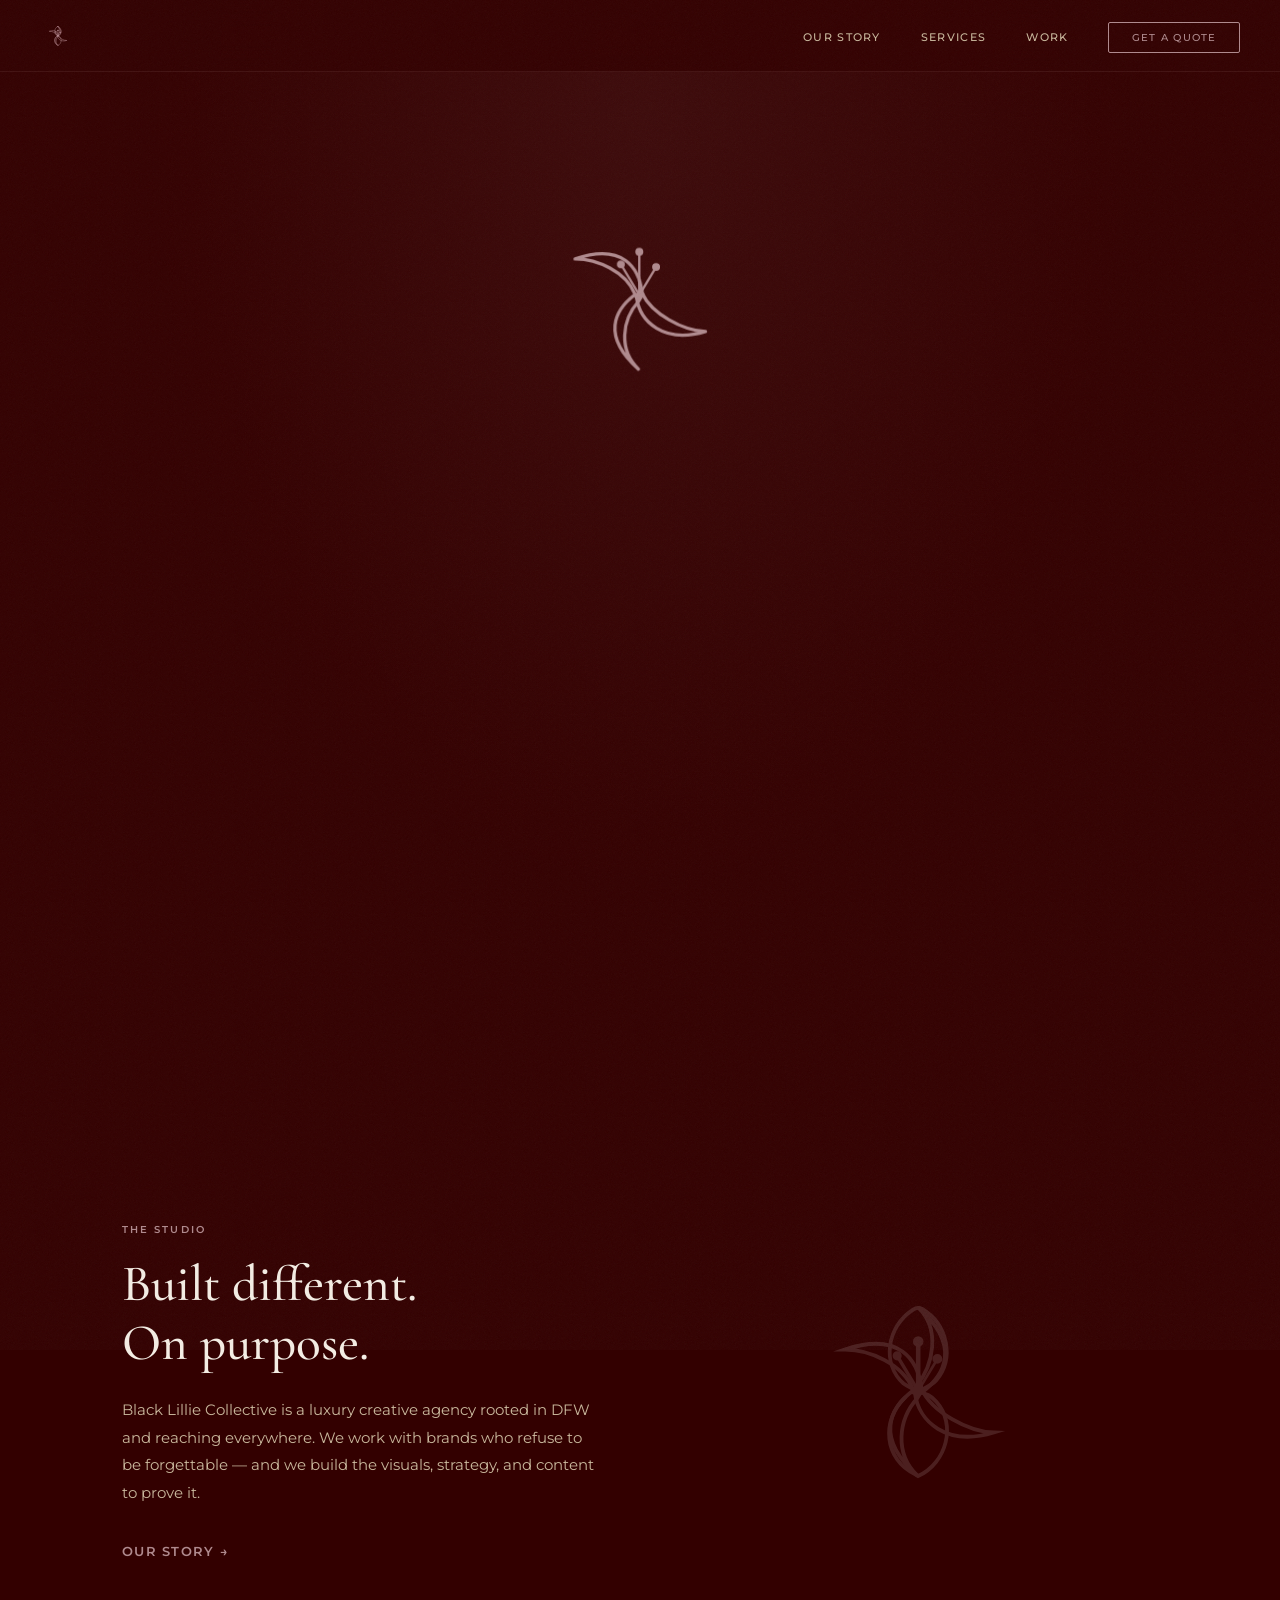
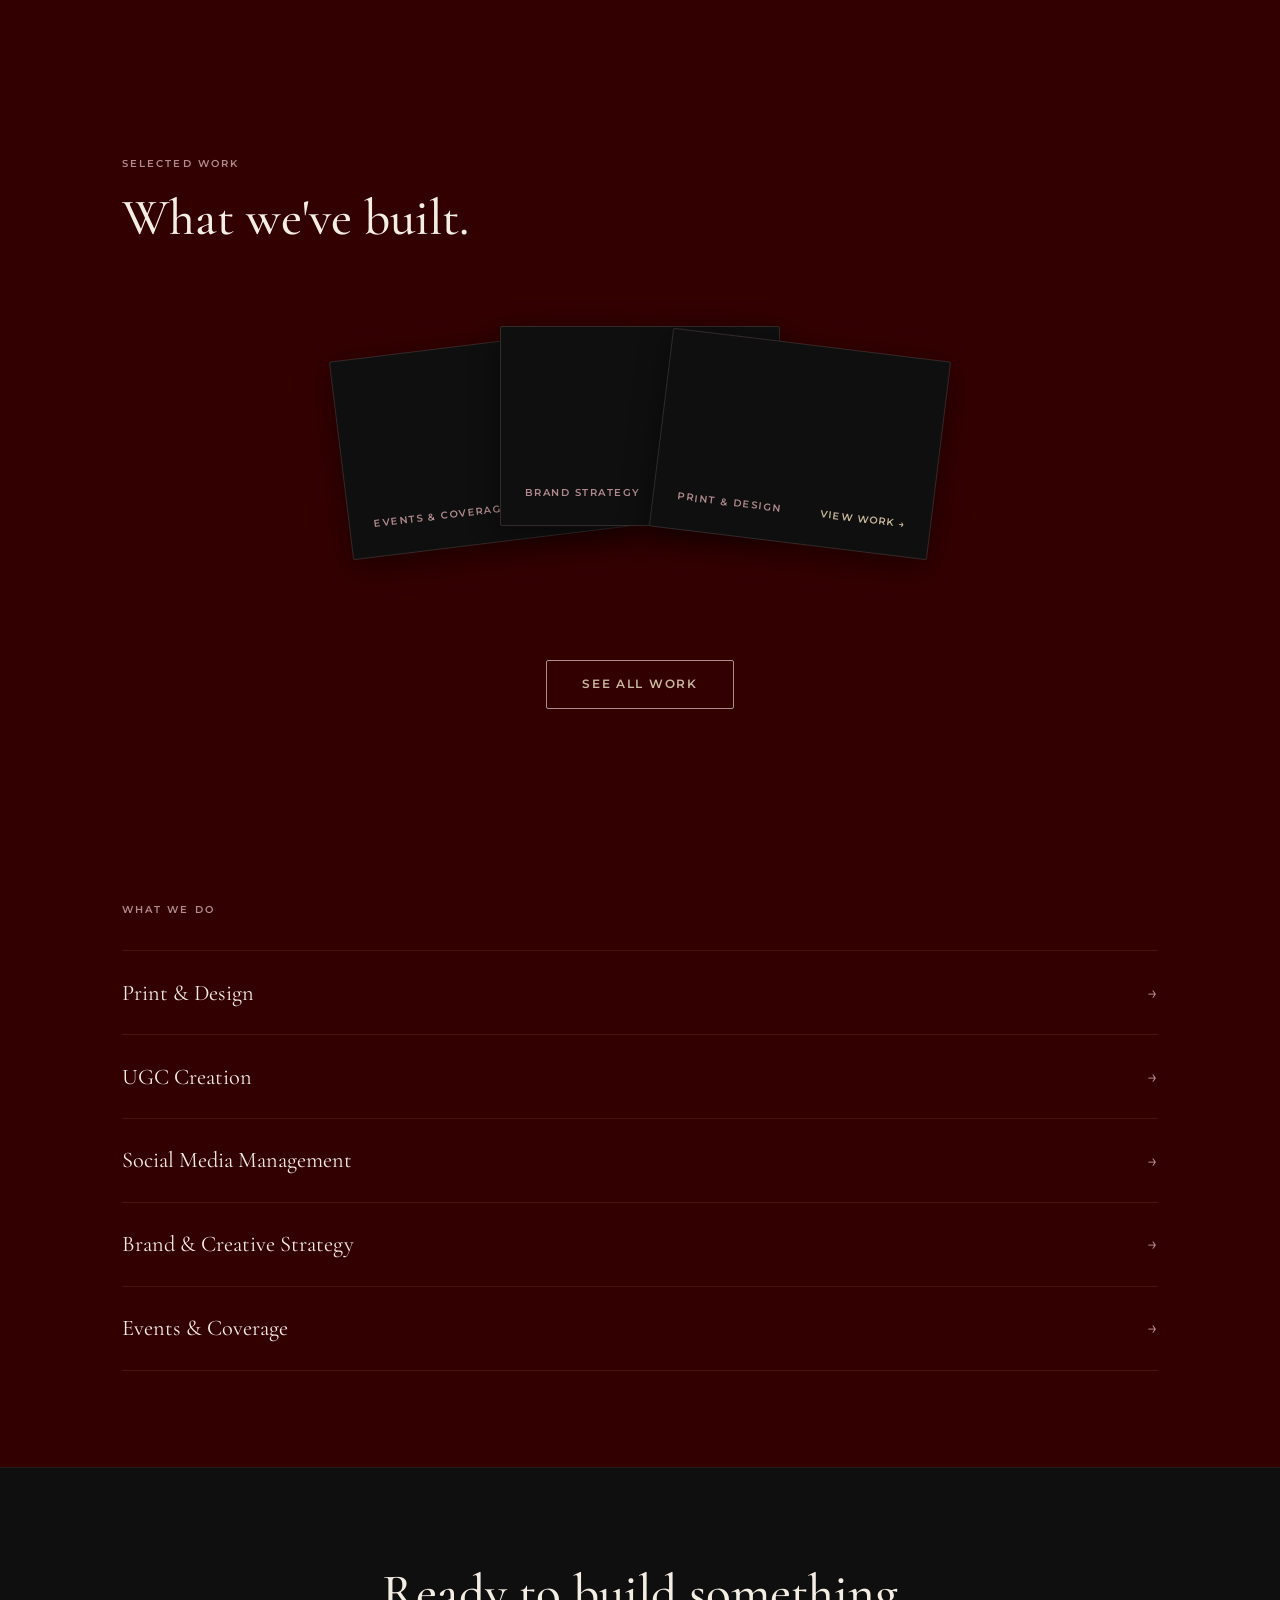
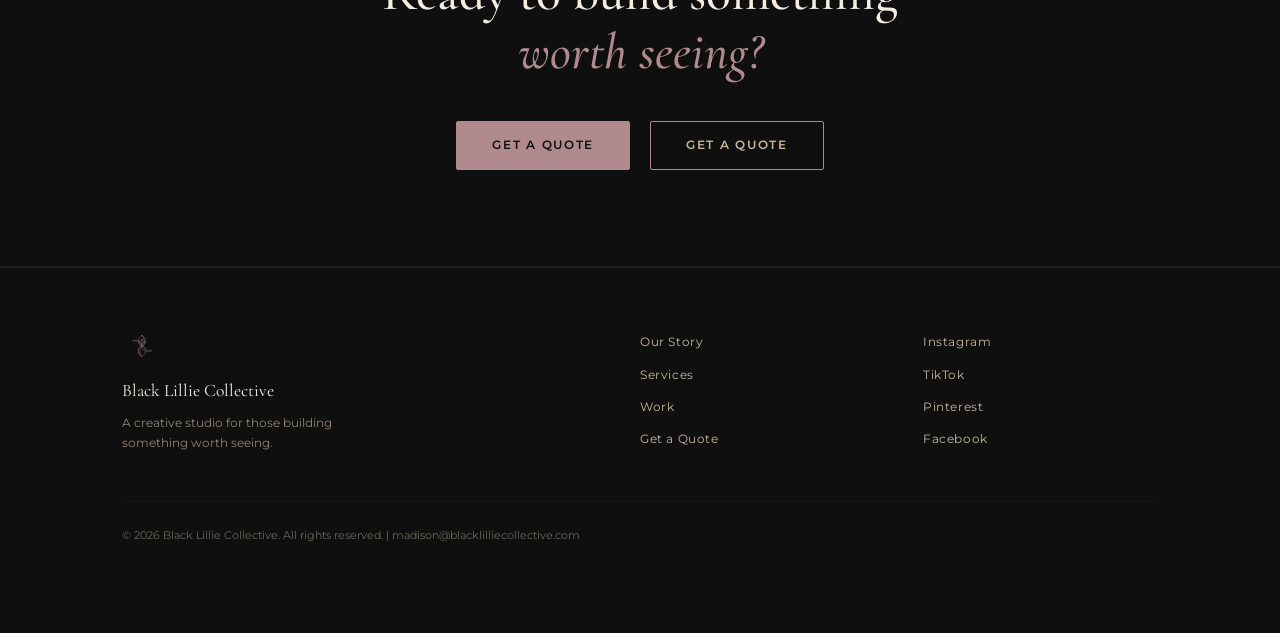
==== commit b5abcaa8: "Add files via upload" ====
--- a/index.html
+++ b/index.html
@@ -26,9 +26,7 @@
     <ul class="nav-links" id="navLinks">
       <li><a href="story.html">Our Story</a></li>
       <li><a href="services.html">Services</a></li>
-      <li><a href="work.html">Work</a></li>
-      <li><a href="contact.html">Contact</a></li>
-      <li><a href="quote.html" class="nav-cta">Get a Quote</a></li>
+      <li><a href="work.html">Work</a></li>      <li><a href="quote.html" class="nav-cta">Get a Quote</a></li>
     </ul>
   </nav>
 
@@ -36,42 +34,52 @@
   <section class="hero">
     <div class="hero-bg"></div>
     <div class="hero-inner">
-      <p class="hero-top reveal">WE DON'T DO BASIC.</p>
 
-      <!-- POLAROID ARCH -->
-      <div class="polaroid-arch reveal-slow">
-        <div class="polaroid p1"><div class="polaroid-inner"></div></div>
-        <div class="polaroid p2"><div class="polaroid-inner"></div></div>
-        <div class="polaroid p3"><div class="polaroid-inner"></div></div>
-        <div class="polaroid p4"><div class="polaroid-inner"></div></div>
-        <div class="polaroid p5"><div class="polaroid-inner"></div></div>
+      <!-- LILY DRAW-ON ANIMATION -->
+      <div class="lily-hero-wrap" id="lilyHero" aria-hidden="true">
+        <svg class="lily-draw" viewBox="0 0 841.89 595.28" xmlns="http://www.w3.org/2000/svg">
+          <!-- stamens — draw first -->
+          <line class="ld ld-stamen" x1="424.71" y1="284.77" x2="464.09" y2="219.13"/>
+          <line class="ld ld-stamen" x1="418.82" y1="294.58" x2="367.14" y2="208.44"/>
+          <line class="ld ld-stamen" x1="418.82" y1="294.58" x2="418.82" y2="174.58"/>
+          <!-- stamen dots — pop in -->
+          <circle class="ld ld-dot" cx="418.82" cy="164.58" r="8"/>
+          <circle class="ld ld-dot" cx="469.33" cy="210.4"  r="8"/>
+          <circle class="ld ld-dot" cx="363.52" cy="202.4"  r="8"/>
+          <!-- left petal sweep -->
+          <path class="ld ld-petal" d="M225.73,186.02c66.28-.43,153.09,39.28,179.43,104.9l10,17.32,12.32-18.66c-9.02-75.62-56.85-152.58-201.75-103.56Z"/>
+          <!-- right petal sweep -->
+          <path class="ld ld-petal" d="M617.66,404.36c-67.57-2.5-161.71-53.61-190.17-114.78l-5-8.66-12.32,18.66c9.02,75.62,83.02,142.63,207.49,104.78Z"/>
+          <!-- bottom leaf -->
+          <path class="ld ld-leaf" d="M416.22,517.41c-59.28-57.32-50.98-146.67.64-204.16l10-17.32s0,0-22.32-1.34c-60,46-100.29,122.78,11.68,222.82Z"/>
+          <!-- top leaf -->
+          <path class="ld ld-leaf" d="M418.56,75.03c59.28,57.32,40.26,150.26-3.4,205.88l-10,17.32,22.32,1.34c60.98-45.62,105.98-123.56-8.92-224.54Z"/>
+          <!-- center bud fill -->
+          <path class="ld ld-bud" d="M418.73,76.02c-4.88-.05-9.94,2.44-14.13,5.25-67.82,43.8-83.01,141.36-24.35,194.05,7.82,5.76,17.09,9.82,24.99,13.94,6.89,3.38,9.89,5.2,13.54,6.75.21,0,.33-.04.55-.14,1.58-.75,2.51-1.28,5.27-2.65,13.93-7.51,31.14-13.69,41.99-26.33,48.1-57.83,30.02-147.45-37.4-187.95-3.35-1.81-6.8-2.92-10.26-2.93h-.19Z"/>
+          <!-- lower bud outline -->
+          <path class="ld ld-bud" d="M384.19,312.37c-63.22,58.25-55.59,163.61,26.64,201.75,2.73,1.27,7.93,5.01,7.93,5.01,75.72-35.04,100.8-136.54,47.88-195.69-4.85-5.56-14.85-14.68-21.51-17.93-7.48-3.77-20.2-7.86-26.29-10.92"/>
+        </svg>
+        <!-- mauve glow pulse after draw completes -->
+        <div class="lily-glow" id="lilyGlow"></div>
       </div>
 
-      <p class="hero-bottom reveal">WE DO <span class="cycling-word" id="cycler">BOLD.</span></p>
-      <a href="work.html" class="hero-btn reveal">See Our Work</a>
+      <!-- HERO TEXT — hidden until lily finishes -->
+      <div class="hero-text-wrap" id="heroText">
+        <p class="hero-top">WE DON'T DO BASIC.</p>
+        <!-- POLAROID ARCH -->
+        <div class="polaroid-arch">
+          <div class="polaroid p1"><div class="polaroid-inner"></div></div>
+          <div class="polaroid p2"><div class="polaroid-inner"></div></div>
+          <div class="polaroid p3"><div class="polaroid-inner"></div></div>
+          <div class="polaroid p4"><div class="polaroid-inner"></div></div>
+          <div class="polaroid p5"><div class="polaroid-inner"></div></div>
+        </div>
+        <p class="hero-bottom">WE DO <span class="cycling-word" id="cycler">BOLD.</span></p>
+        <a href="work.html" class="hero-btn">See Our Work</a>
+      </div>
+
     </div>
   </section>
-
-  <!-- MARQUEE -->
-  <div class="marquee-bar">
-    <div class="marquee-track">
-      <span>Print &amp; Design</span><span class="sep">✦</span>
-      <span>UGC Creation</span><span class="sep">✦</span>
-      <span>Brand Strategy</span><span class="sep">✦</span>
-      <span>Social Media</span><span class="sep">✦</span>
-      <span>Events &amp; Coverage</span><span class="sep">✦</span>
-      <span>Print &amp; Design</span><span class="sep">✦</span>
-      <span>UGC Creation</span><span class="sep">✦</span>
-      <span>Brand Strategy</span><span class="sep">✦</span>
-      <span>Social Media</span><span class="sep">✦</span>
-      <span>Events &amp; Coverage</span><span class="sep">✦</span>
-      <span>Print &amp; Design</span><span class="sep">✦</span>
-      <span>UGC Creation</span><span class="sep">✦</span>
-      <span>Brand Strategy</span><span class="sep">✦</span>
-      <span>Social Media</span><span class="sep">✦</span>
-      <span>Events &amp; Coverage</span><span class="sep">✦</span>
-    </div>
-  </div>
 
   <!-- BLC STORY PREVIEW -->
   <section class="story-preview section-pad">
@@ -120,27 +128,22 @@
       <div class="services-list">
         <a href="services.html#print" class="service-row reveal">
           <span class="service-name">Print &amp; Design</span>
-          <span class="service-tag">By Inquiry</span>
           <span class="service-arrow">→</span>
         </a>
         <a href="services.html#ugc" class="service-row reveal">
           <span class="service-name">UGC Creation</span>
-          <span class="service-tag">By Inquiry</span>
           <span class="service-arrow">→</span>
         </a>
         <a href="services.html#social" class="service-row reveal">
           <span class="service-name">Social Media Management</span>
-          <span class="service-tag">Bespoke</span>
           <span class="service-arrow">→</span>
         </a>
         <a href="services.html#brand" class="service-row reveal">
           <span class="service-name">Brand &amp; Creative Strategy</span>
-          <span class="service-tag">Bespoke</span>
           <span class="service-arrow">→</span>
         </a>
         <a href="services.html#events" class="service-row reveal">
           <span class="service-name">Events &amp; Coverage</span>
-          <span class="service-tag">Bespoke</span>
           <span class="service-arrow">→</span>
         </a>
       </div>
@@ -153,7 +156,7 @@
       <h2>Ready to build something<br/><em>worth seeing?</em></h2>
       <div class="cta-pair">
         <a href="quote.html" class="btn-primary">Get a Quote</a>
-        <a href="contact.html" class="btn-outline">Let's Talk</a>
+        <a href="quote.html" class="btn-outline">Get a Quote</a>
       </div>
     </div>
   </section>
@@ -170,9 +173,7 @@
         <a href="story.html">Our Story</a>
         <a href="services.html">Services</a>
         <a href="work.html">Work</a>
-        <a href="quote.html">Get a Quote</a>
-        <a href="contact.html">Contact</a>
-      </nav>
+        <a href="quote.html">Get a Quote</a>      </nav>
       <div class="footer-social">
         <a href="https://instagram.com/blacklillieco" target="_blank" rel="noopener">Instagram</a>
         <a href="https://tiktok.com/@blacklillieco" target="_blank" rel="noopener">TikTok</a>
--- a/style.css
+++ b/style.css
@@ -237,6 +237,76 @@
 .reveal-slow { transition-duration: 1s; transition-delay: 0.15s; }
 .revealed { opacity: 1; transform: translateY(0); }
 
+/* ── LILY DRAW-ON ANIMATION ── */
+.lily-hero-wrap {
+  position: relative;
+  display: flex;
+  align-items: center;
+  justify-content: center;
+  margin-bottom: 2.5rem;
+  height: 320px;
+}
+.lily-draw {
+  width: 280px;
+  height: 280px;
+  max-width: 60vw;
+  filter: drop-shadow(0 0 0px rgba(176,138,142,0));
+  transition: filter 1.4s ease;
+}
+.lily-draw.glowing {
+  filter: drop-shadow(0 0 28px rgba(176,138,142,0.6));
+}
+.ld {
+  fill: none;
+  stroke: #b08a8e;
+  stroke-linecap: round;
+  stroke-miterlimit: 40;
+  opacity: 0;
+}
+.ld-stamen { stroke-width: 7px; }
+.ld-petal  { stroke-width: 10px; }
+.ld-leaf   { stroke-width: 10px; }
+.ld-bud    { stroke-width: 10px; }
+.ld-dot    { fill: #b08a8e; stroke: #b08a8e; stroke-width: 8px; }
+@keyframes draw-stroke {
+  from { stroke-dashoffset: var(--len); opacity: 1; }
+  to   { stroke-dashoffset: 0;          opacity: 1; }
+}
+@keyframes pop-dot {
+  0%   { opacity: 0; transform: scale(0); }
+  70%  { transform: scale(1.4); }
+  100% { opacity: 1; transform: scale(1); }
+}
+.ld.animate-stroke {
+  opacity: 1;
+  stroke-dasharray: var(--len);
+  stroke-dashoffset: var(--len);
+  animation: draw-stroke 0.65s cubic-bezier(0.4,0,0.2,1) forwards;
+}
+.ld.animate-dot {
+  transform-origin: center center;
+  animation: pop-dot 0.35s cubic-bezier(0.34,1.56,0.64,1) forwards;
+}
+.lily-glow {
+  position: absolute;
+  inset: 0;
+  border-radius: 50%;
+  background: radial-gradient(circle, rgba(176,138,142,0.2) 0%, transparent 68%);
+  opacity: 0;
+  transition: opacity 1.2s ease;
+  pointer-events: none;
+}
+.lily-glow.active { opacity: 1; }
+.hero-text-wrap {
+  opacity: 0;
+  transform: translateY(18px);
+  transition: opacity 1s ease, transform 1s ease;
+}
+.hero-text-wrap.visible {
+  opacity: 1;
+  transform: translateY(0);
+}
+
 /* ── HERO ── */
 .hero {
   position: relative;
@@ -250,7 +320,7 @@
 .hero-bg {
   position: absolute;
   inset: 0;
-  background: radial-gradient(ellipse at 50% 0%, rgba(176,138,142,0.18) 0%, transparent 65%),
+  background: radial-gradient(ellipse at 50% 10%, rgba(176,138,142,0.08) 0%, transparent 55%),
               var(--cherry);
   z-index: 0;
 }
@@ -260,6 +330,11 @@
   text-align: center;
   padding: 4rem 2rem 3rem;
   width: 100%;
+  display: flex;
+  flex-direction: column;
+  align-items: center;
+  min-height: 80vh;
+  justify-content: center;
 }
 
 .hero-top {
@@ -343,34 +418,6 @@
   z-index: 10;
 }
 
-/* ── MARQUEE ── */
-.marquee-bar {
-  overflow: hidden;
-  background: var(--onyx);
-  border-top: 1px solid rgba(176,138,142,0.15);
-  border-bottom: 1px solid rgba(176,138,142,0.15);
-  padding: 1rem 0;
-  white-space: nowrap;
-}
-.marquee-track {
-  display: inline-flex;
-  gap: 0;
-  animation: marquee 30s linear infinite;
-}
-.marquee-track span {
-  font-size: 0.65rem;
-  font-weight: 500;
-  letter-spacing: 0.18em;
-  text-transform: uppercase;
-  color: var(--pearl);
-  padding: 0 2rem;
-}
-.marquee-track .sep { color: var(--mauve); padding: 0 0.5rem; }
-@keyframes marquee {
-  from { transform: translateX(0); }
-  to   { transform: translateX(-50%); }
-}
-
 /* ── STORY PREVIEW ── */
 .story-grid {
   display: grid;
@@ -395,41 +442,44 @@
 /* ── STACKED DECK ── */
 .stacked-deck {
   position: relative;
-  width: 360px;
-  height: 260px;
-  margin: 3rem auto;
+  width: 600px;
+  max-width: 100%;
+  height: 300px;
+  margin: 3.5rem auto;
   cursor: pointer;
 }
 .deck-card {
   position: absolute;
-  width: 100%;
-  height: 100%;
+  width: 280px;
+  height: 200px;
+  top: 40px;
   background: var(--onyx);
-  border: 1px solid rgba(176,138,142,0.2);
+  border: 1px solid rgba(176,138,142,0.22);
   border-radius: 2px;
   display: flex;
   align-items: flex-end;
   padding: 1.5rem;
   transition: transform 0.4s ease, box-shadow 0.4s ease;
-  box-shadow: 0 4px 24px rgba(0,0,0,0.4);
-}
-.c3 { transform: rotate(-6deg) translateY(10px); z-index: 1; }
-.c2 { transform: rotate(-2deg) translateY(4px); z-index: 2; }
-.c1 { transform: rotate(0deg); z-index: 3; }
-
-.stacked-deck:hover .c3 { transform: rotate(-12deg) translateX(-20px) translateY(15px); }
-.stacked-deck:hover .c2 { transform: rotate(-4deg) translateX(-8px) translateY(6px); }
-.stacked-deck:hover .c1 { transform: rotate(2deg); box-shadow: 0 16px 48px rgba(0,0,0,0.6); }
+  box-shadow: 0 8px 30px rgba(0,0,0,0.45);
+}
+/* fanned out — each clearly visible */
+.c3 { left: 0;   transform: rotate(-7deg); z-index: 1; }
+.c2 { left: 160px; transform: rotate(0deg) translateY(-18px); z-index: 2; }
+.c1 { right: 0;  transform: rotate(7deg); z-index: 3; }
+
+.stacked-deck:hover .c3 { transform: rotate(-10deg) translateY(-8px); box-shadow: 0 16px 40px rgba(0,0,0,0.6); }
+.stacked-deck:hover .c2 { transform: rotate(0deg) translateY(-30px); box-shadow: 0 20px 48px rgba(0,0,0,0.6); }
+.stacked-deck:hover .c1 { transform: rotate(10deg) translateY(-8px); box-shadow: 0 16px 40px rgba(0,0,0,0.6); }
 
 .card-label {
-  font-size: 0.65rem;
+  font-size: 0.62rem;
   font-weight: 600;
   letter-spacing: 0.15em;
   text-transform: uppercase;
   color: var(--mauve);
 }
 .card-link {
-  font-size: 0.65rem;
+  font-size: 0.62rem;
   font-weight: 600;
   letter-spacing: 0.12em;
   text-transform: uppercase;
@@ -485,11 +535,11 @@
 
 /* ── PAGE HERO ── */
 .page-hero {
-  padding-top: calc(var(--nav-h) + 4rem);
-  background: radial-gradient(ellipse at 50% 0%, rgba(176,138,142,0.12) 0%, transparent 60%),
-              var(--cherry);
-}
-.page-hero h1 { margin-top: 1rem; }
+  padding-top: calc(var(--nav-h) + 5rem);
+  padding-bottom: 3rem;
+  background: var(--cherry);
+}
+.page-hero h1 { margin-top: 0; }
 
 /* ── STORY PAGE ── */
 .pull-quote-section { padding: 4rem 0; background: var(--onyx); border-top: 1px solid rgba(176,138,142,0.12); }
@@ -521,71 +571,33 @@
 .story-body-text p { margin-bottom: 1.5rem; color: var(--pearl); font-size: 0.95rem; line-height: 1.85; }
 .story-body-text strong { color: var(--cream); }
 
-.values-section { background: var(--onyx); }
-.values-grid {
+/* ── SERVICES PAGE — editorial list ── */
+.svc {
   display: grid;
-  grid-template-columns: repeat(2, 1fr);
+  grid-template-columns: 80px 1fr;
   gap: 2rem;
-  margin-top: 2.5rem;
-}
-.value-card {
-  padding: 2.5rem;
-  border: 1px solid rgba(176,138,142,0.15);
-  background: rgba(51,0,0,0.3);
-  transition: border-color 0.25s, transform 0.25s;
-}
-.value-card:hover { border-color: var(--mauve); transform: translateY(-4px); }
-.value-card h3 { font-family: var(--font-display); font-size: 1.3rem; color: var(--cream); margin-bottom: 0.75rem; }
-.value-card p { font-size: 0.88rem; color: var(--pearl); line-height: 1.75; }
-
-/* ── SERVICES PAGE ── */
-.services-section .eyebrow { margin-top: 2rem; }
-.service-card {
-  padding: 3rem;
-  border: 1px solid rgba(176,138,142,0.15);
-  background: var(--onyx);
-  margin-bottom: 2rem;
-  transition: border-color 0.25s;
-}
-.service-card:hover { border-color: rgba(176,138,142,0.4); }
-.service-card-header {
-  display: flex;
-  align-items: center;
-  justify-content: space-between;
-  gap: 1rem;
-  margin-bottom: 1.5rem;
-  flex-wrap: wrap;
-}
-.service-card h2 { font-size: 1.8rem; color: var(--cream); }
-.service-card > p { color: var(--pearl); font-size: 0.93rem; line-height: 1.8; margin-bottom: 1.5rem; }
-.service-includes {
-  display: grid;
-  grid-template-columns: repeat(auto-fill, minmax(220px, 1fr));
-  gap: 0.6rem;
-  margin-bottom: 2rem;
-  padding-left: 0;
-}
-.service-includes li {
-  font-size: 0.82rem;
-  color: var(--pearl);
-  padding-left: 1rem;
-  position: relative;
-}
-.service-includes li::before {
-  content: '✦';
-  position: absolute;
-  left: 0;
-  color: var(--mauve);
-  font-size: 0.55rem;
-  top: 0.25rem;
-}
-.service-footer {
-  display: flex;
-  align-items: center;
-  gap: 1.5rem;
-  margin-top: 1rem;
-  flex-wrap: wrap;
-}
+  padding: 3rem 0;
+  border-bottom: 1px solid rgba(176,138,142,0.15);
+}
+.svc:first-child { border-top: 1px solid rgba(176,138,142,0.15); }
+.svc-num {
+  font-family: var(--font-display);
+  font-style: italic;
+  font-size: 2rem;
+  color: var(--mauve);
+  opacity: 0.55;
+  line-height: 1;
+}
+.svc-body h2 { font-size: clamp(1.8rem, 3vw, 2.6rem); color: var(--cream); margin-bottom: 1rem; }
+.svc-body > p { color: var(--pearl); font-size: 0.95rem; line-height: 1.8; max-width: 640px; margin-bottom: 1rem; }
+.svc-meta {
+  font-size: 0.78rem;
+  letter-spacing: 0.03em;
+  color: var(--mauve);
+  opacity: 0.85;
+  margin-bottom: 1.5rem !important;
+}
+.svc-body .link-arrow { display: inline-block; }
 
 /* ── PORTFOLIO PAGE ── */
 .portfolio-filter {
@@ -647,19 +659,94 @@
 }
 .portfolio-card-info h3 { font-size: 1rem; color: var(--cream); }
 
-/* ── QUOTE PAGE ── */
+/* ── QUOTE / CONTACT (combined) ── */
+.quote-layout {
+  display: grid;
+  grid-template-columns: 360px 1fr;
+  gap: 4rem;
+  align-items: start;
+}
+.quote-aside { position: sticky; top: calc(var(--nav-h) + 2rem); }
+
+/* PINK BOX */
+.pink-box {
+  background: var(--mauve);
+  color: var(--onyx);
+  padding: 2.75rem 2.25rem;
+  border-radius: 3px;
+}
+.pink-box-label {
+  font-size: 0.62rem;
+  font-weight: 600;
+  letter-spacing: 0.16em;
+  text-transform: uppercase;
+  color: rgba(15,15,15,0.65);
+  margin-bottom: 1rem;
+}
+.pink-box h3 {
+  font-family: var(--font-display);
+  font-style: italic;
+  font-size: 2rem;
+  color: var(--onyx);
+  margin-bottom: 1rem;
+}
+.pink-box-copy { font-size: 0.88rem; line-height: 1.7; color: rgba(15,15,15,0.8); margin-bottom: 1.75rem; }
+.pink-box-email {
+  display: block;
+  font-size: 0.85rem;
+  font-weight: 500;
+  color: var(--onyx);
+  border-bottom: 1px solid rgba(15,15,15,0.3);
+  padding-bottom: 1.25rem;
+  margin-bottom: 1.25rem;
+  word-break: break-all;
+  transition: opacity 0.2s;
+}
+.pink-box-email:hover { opacity: 0.7; }
+.pink-box-btn {
+  display: inline-block;
+  background: var(--onyx);
+  color: var(--cream);
+  font-size: 0.68rem;
+  font-weight: 600;
+  letter-spacing: 0.12em;
+  text-transform: uppercase;
+  padding: 0.8rem 1.6rem;
+  border-radius: 2px;
+  transition: all 0.2s;
+}
+.pink-box-btn:hover { background: var(--cherry); transform: translateY(-1px); }
+.pink-box-social {
+  display: flex;
+  gap: 1.25rem;
+  margin-top: 1.75rem;
+  padding-top: 1.5rem;
+  border-top: 1px solid rgba(15,15,15,0.2);
+}
+.pink-box-social a {
+  font-size: 0.7rem;
+  font-weight: 500;
+  letter-spacing: 0.06em;
+  color: rgba(15,15,15,0.75);
+  transition: color 0.2s;
+}
+.pink-box-social a:hover { color: var(--onyx); }
+
+/* TABS */
 .quote-tabs {
   display: flex;
   gap: 0;
   border: 1px solid rgba(176,138,142,0.25);
   width: fit-content;
-  margin-bottom: 3rem;
+  max-width: 100%;
+  margin-bottom: 2.5rem;
+  flex-wrap: wrap;
 }
 .quote-tab {
-  padding: 0.8rem 2.5rem;
-  font-size: 0.68rem;
-  font-weight: 600;
-  letter-spacing: 0.12em;
+  padding: 0.75rem 1.75rem;
+  font-size: 0.65rem;
+  font-weight: 600;
+  letter-spacing: 0.1em;
   text-transform: uppercase;
   color: var(--pearl);
   border-right: 1px solid rgba(176,138,142,0.25);
@@ -672,14 +759,7 @@
 }
 .quote-form-wrap { display: none; }
 .quote-form-wrap.active { display: block; }
-.tally-wrap { max-width: 680px; }
-.quote-alt {
-  margin-top: 4rem;
-  padding: 2rem;
-  border: 1px solid rgba(176,138,142,0.15);
-  background: var(--onyx);
-}
-.quote-alt p { font-size: 0.88rem; color: var(--pearl); margin-bottom: 0.75rem; }
+.tally-wrap { width: 100%; }
 
 /* Tally iframe theming */
 iframe { color-scheme: dark; }
@@ -762,22 +842,34 @@
   .nav-links a { font-size: 0.85rem; }
   .nav-toggle { display: flex; }
 
-  .story-grid, .story-body-grid, .contact-grid { grid-template-columns: 1fr; gap: 3rem; }
+  .story-grid, .story-body-grid, .quote-layout { grid-template-columns: 1fr; gap: 3rem; }
+  .quote-aside { position: static; }
   .story-lily { order: -1; }
-  .values-grid, .portfolio-grid { grid-template-columns: repeat(2, 1fr); }
+  .portfolio-grid { grid-template-columns: repeat(2, 1fr); }
   .footer-inner { grid-template-columns: 1fr 1fr; }
   .footer-logo { grid-column: 1 / -1; }
   .footer-copy { grid-column: 1 / -1; }
   .hero-top, .hero-bottom { font-size: 1.5rem; }
+
+  /* deck → simple centered scaled fan */
+  .stacked-deck { width: 100%; max-width: 420px; height: 240px; }
+  .deck-card { width: 200px; height: 150px; }
+  .c2 { left: 50%; transform: translateX(-50%) translateY(-15px); }
+  .c3 { left: 0; }
+  .c1 { right: 0; }
 }
 
 @media (max-width: 600px) {
   .section-pad { padding: 4rem 0; }
-  .values-grid, .portfolio-grid { grid-template-columns: 1fr; }
+  .portfolio-grid { grid-template-columns: 1fr; }
   .footer-inner { grid-template-columns: 1fr; }
   .polaroid { width: 80px; }
   .polaroid-arch { height: 200px; }
-  .stacked-deck { width: 280px; height: 200px; }
-  .service-card { padding: 2rem 1.5rem; }
-  .quote-tab { padding: 0.7rem 1.5rem; }
-}
+  .svc { grid-template-columns: 1fr; gap: 0.75rem; }
+  .svc-num { font-size: 1.5rem; }
+  .quote-tab { padding: 0.65rem 1.1rem; font-size: 0.6rem; }
+  /* deck stacks cleanly on phones */
+  .stacked-deck { height: 360px; max-width: 280px; }
+  .deck-card { position: relative; width: 100%; height: 150px; margin-bottom: 1rem; }
+  .c1, .c2, .c3 { left: auto; right: auto; transform: rotate(0deg) !important; }
+}
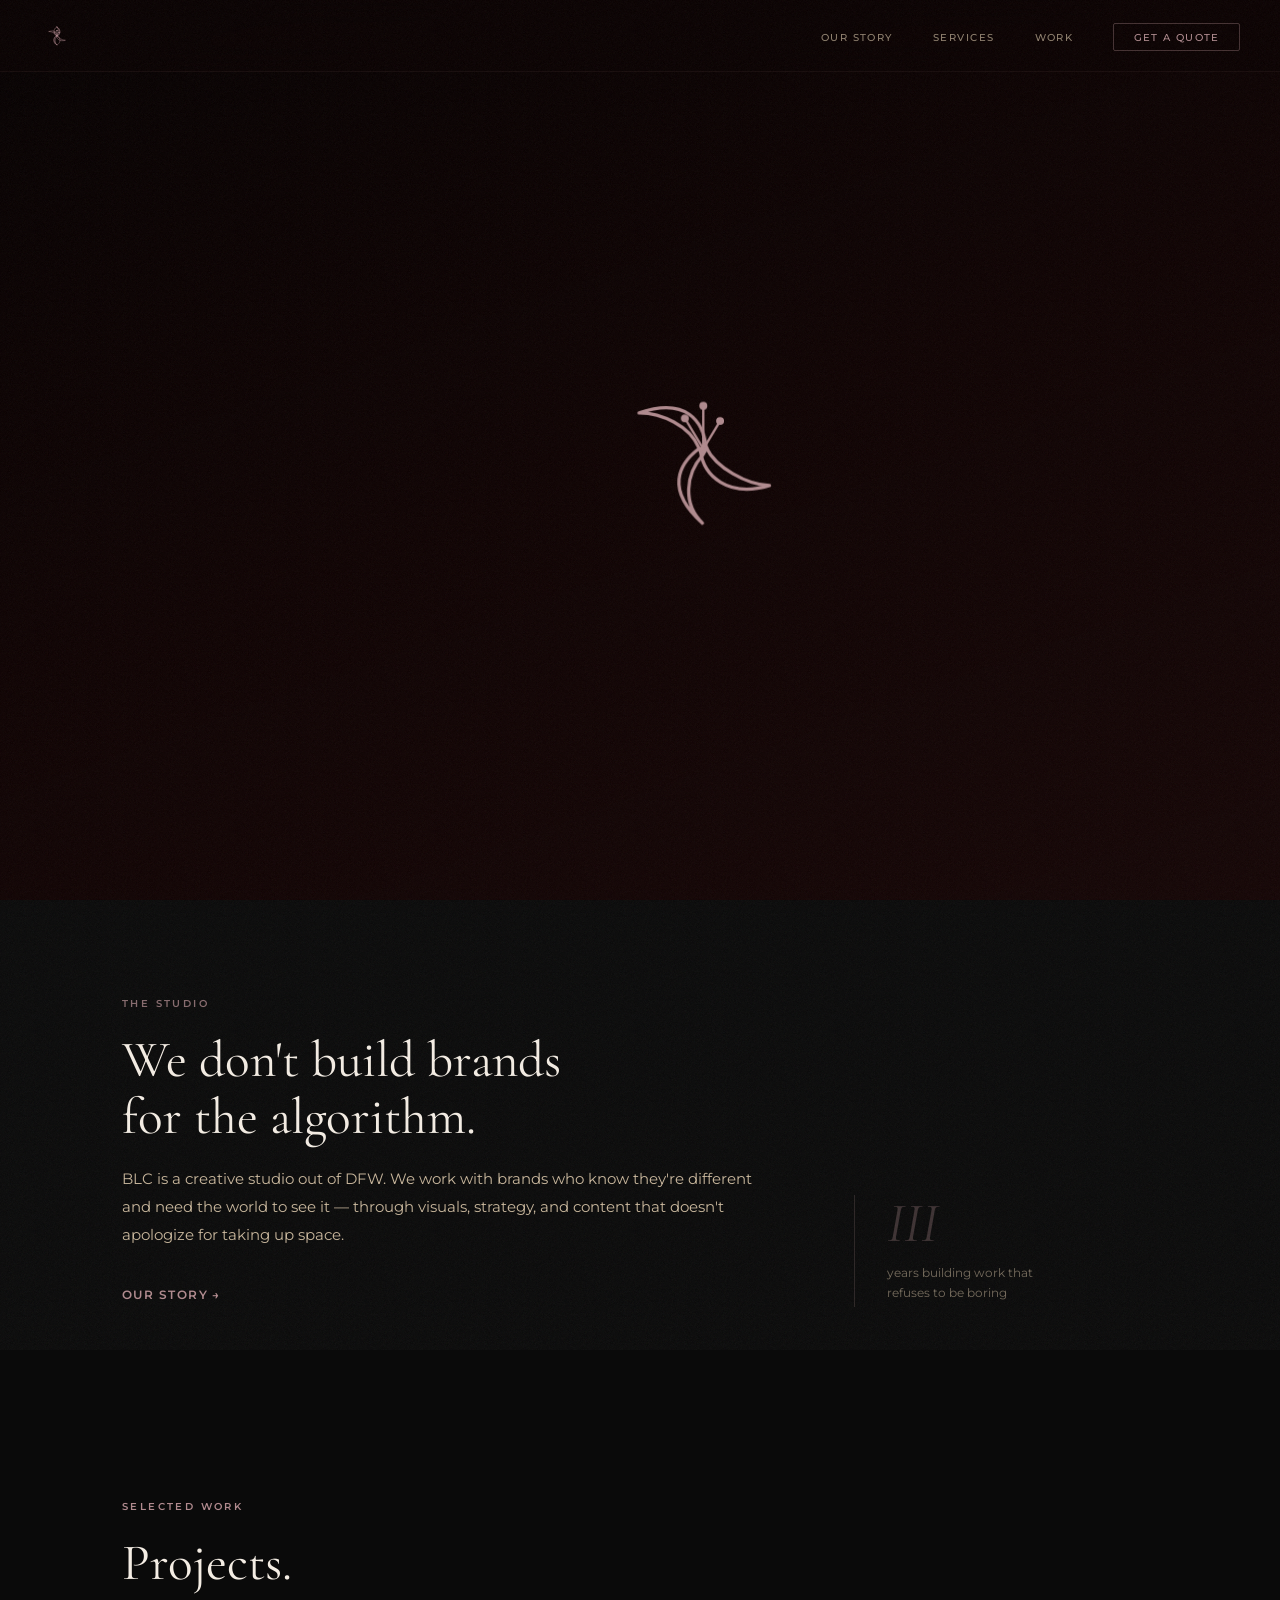
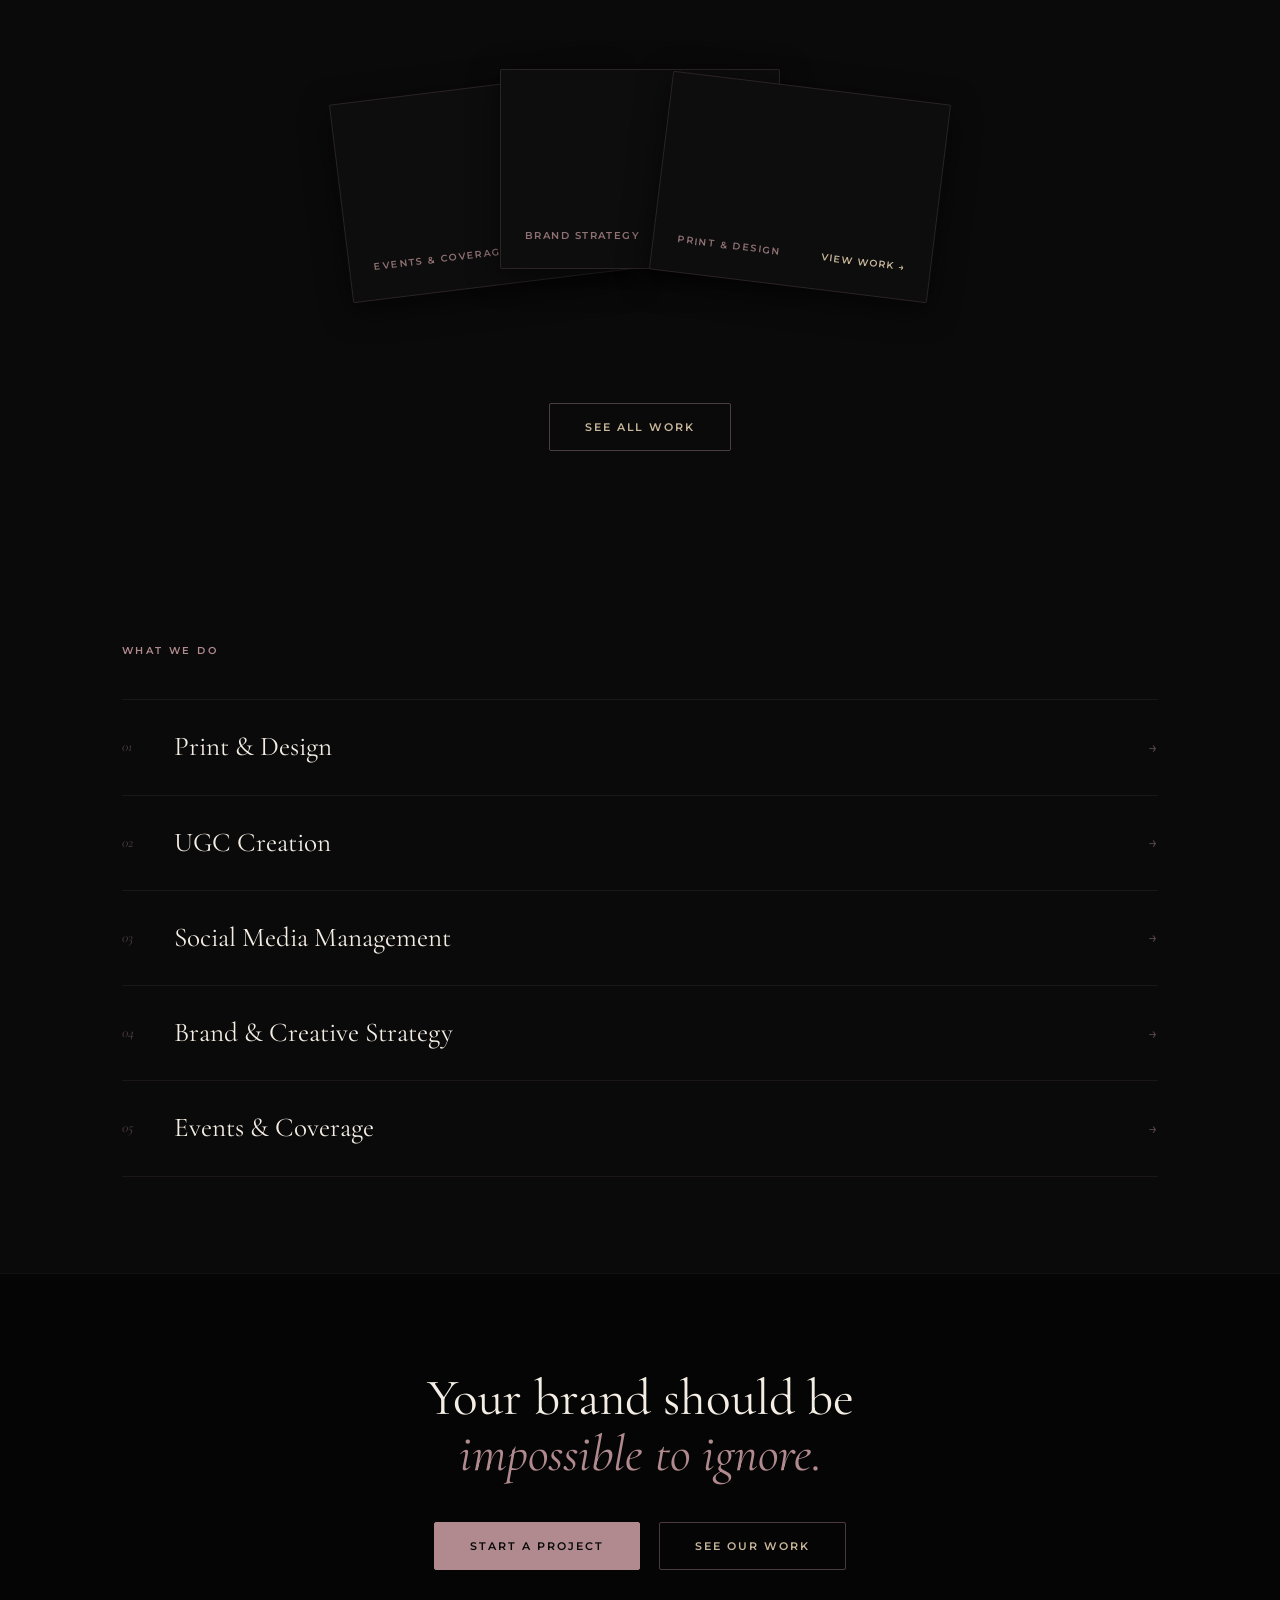
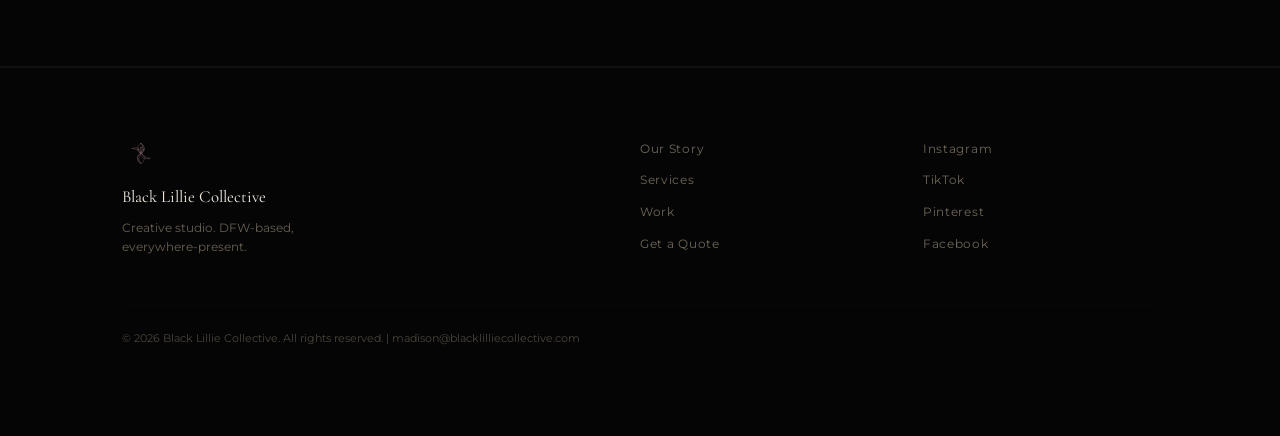
==== commit 2e714562: "Add files via upload" ====
--- a/index.html
+++ b/index.html
@@ -3,7 +3,7 @@
 <head>
   <meta charset="UTF-8" />
   <meta name="viewport" content="width=device-width, initial-scale=1.0" />
-  <title>Black Lillie Collective — A creative studio for those building something worth seeing.</title>
+  <title>Black Lillie Collective — DFW Creative Studio</title>
   <link rel="icon" type="image/svg+xml" href="logo.svg" />
   <link rel="preconnect" href="https://fonts.googleapis.com" />
   <link rel="preconnect" href="https://fonts.gstatic.com" crossorigin />
@@ -26,73 +26,60 @@
     <ul class="nav-links" id="navLinks">
       <li><a href="story.html">Our Story</a></li>
       <li><a href="services.html">Services</a></li>
-      <li><a href="work.html">Work</a></li>      <li><a href="quote.html" class="nav-cta">Get a Quote</a></li>
+      <li><a href="work.html">Work</a></li>
+      <li><a href="quote.html" class="nav-cta">Get a Quote</a></li>
     </ul>
   </nav>
 
   <!-- HERO -->
   <section class="hero">
     <div class="hero-bg"></div>
+
+    <!-- LILY — always centered as bg, draws on load -->
+    <div class="lily-hero-wrap" id="lilyHero" aria-hidden="true">
+      <svg class="lily-draw" viewBox="0 0 841.89 595.28" xmlns="http://www.w3.org/2000/svg">
+        <line class="ld ld-stamen" x1="424.71" y1="284.77" x2="464.09" y2="219.13"/>
+        <line class="ld ld-stamen" x1="418.82" y1="294.58" x2="367.14" y2="208.44"/>
+        <line class="ld ld-stamen" x1="418.82" y1="294.58" x2="418.82" y2="174.58"/>
+        <circle class="ld ld-dot" cx="418.82" cy="164.58" r="8"/>
+        <circle class="ld ld-dot" cx="469.33" cy="210.4"  r="8"/>
+        <circle class="ld ld-dot" cx="363.52" cy="202.4"  r="8"/>
+        <path class="ld ld-petal" d="M225.73,186.02c66.28-.43,153.09,39.28,179.43,104.9l10,17.32,12.32-18.66c-9.02-75.62-56.85-152.58-201.75-103.56Z"/>
+        <path class="ld ld-petal" d="M617.66,404.36c-67.57-2.5-161.71-53.61-190.17-114.78l-5-8.66-12.32,18.66c9.02,75.62,83.02,142.63,207.49,104.78Z"/>
+        <path class="ld ld-leaf" d="M416.22,517.41c-59.28-57.32-50.98-146.67.64-204.16l10-17.32s0,0-22.32-1.34c-60,46-100.29,122.78,11.68,222.82Z"/>
+        <path class="ld ld-leaf" d="M418.56,75.03c59.28,57.32,40.26,150.26-3.4,205.88l-10,17.32,22.32,1.34c60.98-45.62,105.98-123.56-8.92-224.54Z"/>
+        <path class="ld ld-bud" d="M418.73,76.02c-4.88-.05-9.94,2.44-14.13,5.25-67.82,43.8-83.01,141.36-24.35,194.05,7.82,5.76,17.09,9.82,24.99,13.94,6.89,3.38,9.89,5.2,13.54,6.75.21,0,.33-.04.55-.14,1.58-.75,2.51-1.28,5.27-2.65,13.93-7.51,31.14-13.69,41.99-26.33,48.1-57.83,30.02-147.45-37.4-187.95-3.35-1.81-6.8-2.92-10.26-2.93h-.19Z"/>
+        <path class="ld ld-bud" d="M384.19,312.37c-63.22,58.25-55.59,163.61,26.64,201.75,2.73,1.27,7.93,5.01,7.93,5.01,75.72-35.04,100.8-136.54,47.88-195.69-4.85-5.56-14.85-14.68-21.51-17.93-7.48-3.77-20.2-7.86-26.29-10.92"/>
+      </svg>
+      <div class="lily-glow" id="lilyGlow"></div>
+    </div>
+
+    <!-- HERO TEXT — left-aligned, reveals after lily -->
     <div class="hero-inner">
-
-      <!-- LILY DRAW-ON ANIMATION -->
-      <div class="lily-hero-wrap" id="lilyHero" aria-hidden="true">
-        <svg class="lily-draw" viewBox="0 0 841.89 595.28" xmlns="http://www.w3.org/2000/svg">
-          <!-- stamens — draw first -->
-          <line class="ld ld-stamen" x1="424.71" y1="284.77" x2="464.09" y2="219.13"/>
-          <line class="ld ld-stamen" x1="418.82" y1="294.58" x2="367.14" y2="208.44"/>
-          <line class="ld ld-stamen" x1="418.82" y1="294.58" x2="418.82" y2="174.58"/>
-          <!-- stamen dots — pop in -->
-          <circle class="ld ld-dot" cx="418.82" cy="164.58" r="8"/>
-          <circle class="ld ld-dot" cx="469.33" cy="210.4"  r="8"/>
-          <circle class="ld ld-dot" cx="363.52" cy="202.4"  r="8"/>
-          <!-- left petal sweep -->
-          <path class="ld ld-petal" d="M225.73,186.02c66.28-.43,153.09,39.28,179.43,104.9l10,17.32,12.32-18.66c-9.02-75.62-56.85-152.58-201.75-103.56Z"/>
-          <!-- right petal sweep -->
-          <path class="ld ld-petal" d="M617.66,404.36c-67.57-2.5-161.71-53.61-190.17-114.78l-5-8.66-12.32,18.66c9.02,75.62,83.02,142.63,207.49,104.78Z"/>
-          <!-- bottom leaf -->
-          <path class="ld ld-leaf" d="M416.22,517.41c-59.28-57.32-50.98-146.67.64-204.16l10-17.32s0,0-22.32-1.34c-60,46-100.29,122.78,11.68,222.82Z"/>
-          <!-- top leaf -->
-          <path class="ld ld-leaf" d="M418.56,75.03c59.28,57.32,40.26,150.26-3.4,205.88l-10,17.32,22.32,1.34c60.98-45.62,105.98-123.56-8.92-224.54Z"/>
-          <!-- center bud fill -->
-          <path class="ld ld-bud" d="M418.73,76.02c-4.88-.05-9.94,2.44-14.13,5.25-67.82,43.8-83.01,141.36-24.35,194.05,7.82,5.76,17.09,9.82,24.99,13.94,6.89,3.38,9.89,5.2,13.54,6.75.21,0,.33-.04.55-.14,1.58-.75,2.51-1.28,5.27-2.65,13.93-7.51,31.14-13.69,41.99-26.33,48.1-57.83,30.02-147.45-37.4-187.95-3.35-1.81-6.8-2.92-10.26-2.93h-.19Z"/>
-          <!-- lower bud outline -->
-          <path class="ld ld-bud" d="M384.19,312.37c-63.22,58.25-55.59,163.61,26.64,201.75,2.73,1.27,7.93,5.01,7.93,5.01,75.72-35.04,100.8-136.54,47.88-195.69-4.85-5.56-14.85-14.68-21.51-17.93-7.48-3.77-20.2-7.86-26.29-10.92"/>
-        </svg>
-        <!-- mauve glow pulse after draw completes -->
-        <div class="lily-glow" id="lilyGlow"></div>
+      <div class="hero-text-wrap" id="heroText">
+        <p class="hero-label">Black Lillie Collective</p>
+        <div class="hero-statement">
+          <span class="hs-prefix">We do</span>
+          <span class="cycling-word" id="cycler">bold.</span>
+        </div>
+        <a href="work.html" class="hero-btn">See Our Work →</a>
       </div>
-
-      <!-- HERO TEXT — hidden until lily finishes -->
-      <div class="hero-text-wrap" id="heroText">
-        <p class="hero-top">WE DON'T DO BASIC.</p>
-        <!-- POLAROID ARCH -->
-        <div class="polaroid-arch">
-          <div class="polaroid p1"><div class="polaroid-inner"></div></div>
-          <div class="polaroid p2"><div class="polaroid-inner"></div></div>
-          <div class="polaroid p3"><div class="polaroid-inner"></div></div>
-          <div class="polaroid p4"><div class="polaroid-inner"></div></div>
-          <div class="polaroid p5"><div class="polaroid-inner"></div></div>
-        </div>
-        <p class="hero-bottom">WE DO <span class="cycling-word" id="cycler">BOLD.</span></p>
-        <a href="work.html" class="hero-btn">See Our Work</a>
-      </div>
-
     </div>
   </section>
 
   <!-- BLC STORY PREVIEW -->
   <section class="story-preview section-pad">
     <div class="container">
-      <div class="story-grid">
+      <div class="story-split">
         <div class="story-text reveal">
           <p class="eyebrow">The Studio</p>
-          <h2>Built different.<br/>On purpose.</h2>
-          <p class="body-copy">Black Lillie Collective is a luxury creative agency rooted in DFW and reaching everywhere. We work with brands who refuse to be forgettable — and we build the visuals, strategy, and content to prove it.</p>
+          <h2>We don't build brands<br/>for the algorithm.</h2>
+          <p class="body-copy">BLC is a creative studio out of DFW. We work with brands who know they're different and need the world to see it — through visuals, strategy, and content that doesn't apologize for taking up space.</p>
           <a href="story.html" class="link-arrow">Our Story →</a>
         </div>
-        <div class="story-lily reveal-slow">
-          <img src="logo.svg" alt="BLC Lily" class="ghost-lily" />
+        <div class="story-pull reveal-slow">
+          <span class="story-pull-num">III</span>
+          <p class="story-pull-text">years building work that refuses to be boring</p>
         </div>
       </div>
     </div>
@@ -102,7 +89,7 @@
   <section class="selected-work section-pad">
     <div class="container">
       <p class="eyebrow reveal">Selected Work</p>
-      <h2 class="reveal">What we've built.</h2>
+      <h2 class="reveal">Projects.</h2>
       <div class="stacked-deck reveal-slow">
         <div class="deck-card card-back c3">
           <div class="card-label">Events &amp; Coverage</div>
@@ -127,22 +114,27 @@
       <p class="eyebrow reveal">What We Do</p>
       <div class="services-list">
         <a href="services.html#print" class="service-row reveal">
+          <span class="sr-num">01</span>
           <span class="service-name">Print &amp; Design</span>
           <span class="service-arrow">→</span>
         </a>
         <a href="services.html#ugc" class="service-row reveal">
+          <span class="sr-num">02</span>
           <span class="service-name">UGC Creation</span>
           <span class="service-arrow">→</span>
         </a>
         <a href="services.html#social" class="service-row reveal">
+          <span class="sr-num">03</span>
           <span class="service-name">Social Media Management</span>
           <span class="service-arrow">→</span>
         </a>
         <a href="services.html#brand" class="service-row reveal">
+          <span class="sr-num">04</span>
           <span class="service-name">Brand &amp; Creative Strategy</span>
           <span class="service-arrow">→</span>
         </a>
         <a href="services.html#events" class="service-row reveal">
+          <span class="sr-num">05</span>
           <span class="service-name">Events &amp; Coverage</span>
           <span class="service-arrow">→</span>
         </a>
@@ -153,10 +145,10 @@
   <!-- CTA BANNER -->
   <section class="cta-banner section-pad">
     <div class="container text-center reveal">
-      <h2>Ready to build something<br/><em>worth seeing?</em></h2>
+      <h2>Your brand should be<br/><em>impossible to ignore.</em></h2>
       <div class="cta-pair">
-        <a href="quote.html" class="btn-primary">Get a Quote</a>
-        <a href="quote.html" class="btn-outline">Get a Quote</a>
+        <a href="quote.html" class="btn-primary">Start a Project</a>
+        <a href="work.html" class="btn-outline">See Our Work</a>
       </div>
     </div>
   </section>
@@ -167,13 +159,14 @@
       <div class="footer-logo">
         <img src="logo.svg" alt="BLC" class="footer-lily" />
         <p class="footer-name">Black Lillie Collective</p>
-        <p class="footer-tagline">A creative studio for those building something worth seeing.</p>
+        <p class="footer-tagline">Creative studio. DFW-based, everywhere-present.</p>
       </div>
       <nav class="footer-nav">
         <a href="story.html">Our Story</a>
         <a href="services.html">Services</a>
         <a href="work.html">Work</a>
-        <a href="quote.html">Get a Quote</a>      </nav>
+        <a href="quote.html">Get a Quote</a>
+      </nav>
       <div class="footer-social">
         <a href="https://instagram.com/blacklillieco" target="_blank" rel="noopener">Instagram</a>
         <a href="https://tiktok.com/@blacklillieco" target="_blank" rel="noopener">TikTok</a>
--- a/style.css
+++ b/style.css
@@ -1,13 +1,13 @@
 /* ============================================================
    BLACK LILLIE COLLECTIVE — style.css
-   Brand palette: Black Cherry #330000 | Onyx #0F0F0F |
+   Black Cherry #0a0000 | Onyx #0F0F0F |
    Pearl #C9B79C | Dusty Mauve #B08A8E | Cream #F4EDE4
    Fonts: Cormorant Garamond (display) | Montserrat (body)
    ============================================================ */
 
 :root {
-  --cherry:  #330000;
-  --onyx:    #0F0F0F;
+  --cherry:  #1a0000;
+  --onyx:    #0a0a0a;
   --pearl:   #C9B79C;
   --mauve:   #B08A8E;
   --cream:   #F4EDE4;
@@ -25,7 +25,7 @@
 *, *::before, *::after { box-sizing: border-box; margin: 0; padding: 0; }
 html { scroll-behavior: smooth; }
 body {
-  background: var(--cherry);
+  background: var(--onyx);
   color: var(--pearl);
   font-family: var(--font-body);
   font-size: 15px;
@@ -46,7 +46,7 @@
   height: 200%;
   pointer-events: none;
   z-index: 9999;
-  opacity: 0.045;
+  opacity: 0.06;
   background-image: url("data:image/svg+xml,%3Csvg viewBox='0 0 512 512' xmlns='http://www.w3.org/2000/svg'%3E%3Cfilter id='n'%3E%3CfeTurbulence type='fractalNoise' baseFrequency='0.75' numOctaves='4' stitchTiles='stitch'/%3E%3C/filter%3E%3Crect width='100%25' height='100%25' filter='url(%23n)'/%3E%3C/svg%3E");
   background-size: 200px 200px;
   animation: grain-move 0.5s steps(2) infinite;
@@ -67,46 +67,47 @@
 /* ── TYPOGRAPHY ── */
 h1, h2, h3, h4 {
   font-family: var(--font-display);
-  font-weight: 500;
-  line-height: 1.15;
+  font-weight: 400;
+  line-height: 1.1;
   color: var(--cream);
 }
-h1 { font-size: clamp(2.8rem, 6vw, 5rem); font-style: italic; }
-h2 { font-size: clamp(2rem, 4vw, 3.2rem); }
+h1 { font-size: clamp(3rem, 7vw, 6rem); font-style: italic; }
+h2 { font-size: clamp(2rem, 4vw, 3.4rem); }
 h3 { font-size: 1.5rem; }
 h4 { font-size: 1.1rem; }
 h2 em, h1 em { font-style: italic; color: var(--mauve); }
 
-p.body-copy { color: var(--pearl); font-size: 0.95rem; line-height: 1.8; }
+p.body-copy { color: var(--pearl); font-size: 0.95rem; line-height: 1.85; }
 
 .eyebrow {
   font-family: var(--font-body);
-  font-size: 0.65rem;
-  font-weight: 600;
-  letter-spacing: 0.2em;
-  text-transform: uppercase;
-  color: var(--mauve);
-  margin-bottom: 1rem;
+  font-size: 0.6rem;
+  font-weight: 600;
+  letter-spacing: 0.25em;
+  text-transform: uppercase;
+  color: var(--mauve);
+  opacity: 0.75;
+  margin-bottom: 1.25rem;
 }
 
 .link-arrow {
-  font-size: 0.8rem;
-  font-weight: 600;
-  letter-spacing: 0.1em;
+  font-size: 0.75rem;
+  font-weight: 600;
+  letter-spacing: 0.12em;
   text-transform: uppercase;
   color: var(--mauve);
   transition: color 0.2s, letter-spacing 0.2s;
 }
-.link-arrow:hover { color: var(--cream); letter-spacing: 0.18em; }
+.link-arrow:hover { color: var(--cream); letter-spacing: 0.2em; }
 
 /* ── BUTTONS ── */
 .btn-primary, .btn-outline {
   display: inline-block;
   padding: 0.85rem 2.2rem;
   font-family: var(--font-body);
-  font-size: 0.72rem;
-  font-weight: 600;
-  letter-spacing: 0.15em;
+  font-size: 0.68rem;
+  font-weight: 600;
+  letter-spacing: 0.18em;
   text-transform: uppercase;
   border-radius: var(--radius);
   transition: all 0.25s ease;
@@ -126,26 +127,22 @@
 .btn-outline {
   background: transparent;
   color: var(--pearl);
-  border: 1px solid var(--mauve);
+  border: 1px solid rgba(176,138,142,0.4);
 }
 .btn-outline:hover {
-  background: rgba(176,138,142,0.1);
+  background: rgba(176,138,142,0.08);
   border-color: var(--cream);
   color: var(--cream);
   transform: translateY(-1px);
 }
-.btn-primary.sm, .btn-outline.sm {
-  padding: 0.6rem 1.4rem;
-  font-size: 0.65rem;
-}
 
 .cta-pair {
   display: flex;
   gap: 1.2rem;
-  justify-content: center;
   flex-wrap: wrap;
   margin-top: 2.5rem;
 }
+.text-center .cta-pair { justify-content: center; }
 
 /* ── NAV ── */
 .nav {
@@ -157,21 +154,21 @@
   align-items: center;
   justify-content: space-between;
   padding: 0 2.5rem;
-  background: rgba(51,0,0,0.85);
-  backdrop-filter: blur(12px);
-  -webkit-backdrop-filter: blur(12px);
-  border-bottom: 1px solid rgba(176,138,142,0.12);
+  background: rgba(10,0,0,0.7);
+  backdrop-filter: blur(16px);
+  -webkit-backdrop-filter: blur(16px);
+  border-bottom: 1px solid rgba(176,138,142,0.08);
   transition: background 0.3s;
 }
-.nav.scrolled { background: rgba(15,15,15,0.95); }
+.nav.scrolled { background: rgba(8,8,8,0.97); }
 
 .nav-logo-img {
-  width: 36px;
-  height: 36px;
+  width: 34px;
+  height: 34px;
   filter: brightness(0) saturate(100%) invert(62%) sepia(15%) saturate(500%) hue-rotate(300deg) brightness(95%);
   transition: opacity 0.2s;
 }
-.nav-logo:hover .nav-logo-img { opacity: 0.75; }
+.nav-logo:hover .nav-logo-img { opacity: 0.6; }
 
 .nav-links {
   display: flex;
@@ -179,11 +176,11 @@
   gap: 2.5rem;
 }
 .nav-links a {
-  font-size: 0.68rem;
+  font-size: 0.65rem;
   font-weight: 500;
-  letter-spacing: 0.12em;
-  text-transform: uppercase;
-  color: var(--pearl);
+  letter-spacing: 0.14em;
+  text-transform: uppercase;
+  color: rgba(201,183,156,0.7);
   transition: color 0.2s;
   position: relative;
 }
@@ -200,16 +197,17 @@
 .nav-links a:hover, .nav-links a.active { color: var(--cream); }
 
 .nav-cta {
-  padding: 0.5rem 1.4rem;
-  border: 1px solid var(--mauve);
+  padding: 0.45rem 1.2rem;
+  border: 1px solid rgba(176,138,142,0.35);
   border-radius: var(--radius);
-  font-size: 0.65rem !important;
+  font-size: 0.62rem !important;
   color: var(--mauve) !important;
   transition: all 0.2s !important;
 }
 .nav-cta:hover, .nav-cta.active {
   background: var(--mauve) !important;
   color: var(--onyx) !important;
+  border-color: var(--mauve) !important;
 }
 .nav-cta::after { display: none !important; }
 
@@ -223,38 +221,39 @@
   filter: brightness(0) saturate(100%) invert(62%) sepia(15%) saturate(500%) hue-rotate(300deg) brightness(95%);
   transition: filter 0.2s;
 }
-.nav-toggle:hover .nav-toggle-lily {
-  filter: brightness(0) saturate(100%) invert(90%) sepia(10%) saturate(200%) hue-rotate(10deg) brightness(100%);
-  filter: drop-shadow(0 0 6px rgba(176,138,142,0.7));
-}
 
 /* ── SCROLL REVEAL ── */
 .reveal, .reveal-slow {
   opacity: 0;
-  transform: translateY(28px);
-  transition: opacity 0.7s ease, transform 0.7s ease;
-}
-.reveal-slow { transition-duration: 1s; transition-delay: 0.15s; }
+  transform: translateY(24px);
+  transition: opacity 0.8s ease, transform 0.8s ease;
+}
+.reveal-slow { transition-duration: 1.1s; transition-delay: 0.12s; }
 .revealed { opacity: 1; transform: translateY(0); }
 
 /* ── LILY DRAW-ON ANIMATION ── */
 .lily-hero-wrap {
-  position: relative;
+  position: absolute;
+  top: 50%;
+  left: 55%;
+  transform: translate(-50%, -50%);
   display: flex;
   align-items: center;
   justify-content: center;
-  margin-bottom: 2.5rem;
-  height: 320px;
+  width: 340px;
+  height: 340px;
+  pointer-events: none;
+  z-index: 0;
 }
 .lily-draw {
   width: 280px;
   height: 280px;
   max-width: 60vw;
   filter: drop-shadow(0 0 0px rgba(176,138,142,0));
-  transition: filter 1.4s ease;
+  transition: filter 1.4s ease, opacity 1.2s ease;
 }
 .lily-draw.glowing {
-  filter: drop-shadow(0 0 28px rgba(176,138,142,0.6));
+  filter: drop-shadow(0 0 32px rgba(176,138,142,0.5));
 }
 .ld {
   fill: none;
@@ -291,7 +290,7 @@
   position: absolute;
   inset: 0;
   border-radius: 50%;
-  background: radial-gradient(circle, rgba(176,138,142,0.2) 0%, transparent 68%);
+  background: radial-gradient(circle, rgba(176,138,142,0.18) 0%, transparent 68%);
   opacity: 0;
   transition: opacity 1.2s ease;
   pointer-events: none;
@@ -299,8 +298,8 @@
 .lily-glow.active { opacity: 1; }
 .hero-text-wrap {
   opacity: 0;
-  transform: translateY(18px);
-  transition: opacity 1s ease, transform 1s ease;
+  transform: translateY(14px);
+  transition: opacity 1.1s ease, transform 1.1s ease;
 }
 .hero-text-wrap.visible {
   opacity: 1;
@@ -312,131 +311,117 @@
   position: relative;
   min-height: 100vh;
   display: flex;
-  align-items: center;
-  justify-content: center;
+  align-items: flex-end;
+  justify-content: flex-start;
   overflow: hidden;
   padding-top: var(--nav-h);
 }
 .hero-bg {
   position: absolute;
   inset: 0;
-  background: radial-gradient(ellipse at 50% 10%, rgba(176,138,142,0.08) 0%, transparent 55%),
-              var(--cherry);
+  background:
+    linear-gradient(160deg, rgba(5,0,0,0.98) 0%, rgba(15,0,0,0.8) 50%, rgba(30,0,0,0.5) 100%);
   z-index: 0;
 }
 .hero-inner {
   position: relative;
   z-index: 1;
-  text-align: center;
-  padding: 4rem 2rem 3rem;
+  padding: 4rem 4rem 10vh;
   width: 100%;
+  max-width: 1200px;
   display: flex;
   flex-direction: column;
-  align-items: center;
-  min-height: 80vh;
-  justify-content: center;
-}
-
-.hero-top {
+  align-items: flex-start;
+}
+
+/* ── HERO TEXT ── */
+.hero-label {
+  font-family: var(--font-body);
+  font-size: 0.62rem;
+  font-weight: 600;
+  letter-spacing: 0.28em;
+  text-transform: uppercase;
+  color: var(--mauve);
+  opacity: 0.7;
+  margin-bottom: 1.25rem;
+}
+
+.hero-statement {
   font-family: var(--font-display);
-  font-size: clamp(1.6rem, 4vw, 3rem);
-  font-weight: 500;
-  letter-spacing: 0.08em;
+  line-height: 0.88;
+  margin-bottom: 3rem;
+}
+
+.hs-prefix {
+  display: block;
+  font-size: clamp(2.8rem, 5.5vw, 5rem);
   color: var(--pearl);
-  margin-bottom: 1.5rem;
-}
-.hero-bottom {
-  font-family: var(--font-display);
-  font-size: clamp(1.6rem, 4vw, 3rem);
-  font-weight: 500;
-  letter-spacing: 0.08em;
-  color: var(--pearl);
-  margin-top: 1.5rem;
-  margin-bottom: 2.5rem;
-}
+  opacity: 0.45;
+  font-weight: 400;
+  letter-spacing: -0.01em;
+}
+
 .cycling-word {
-  color: var(--mauve);
+  display: block;
+  font-size: clamp(6rem, 14vw, 13rem);
   font-style: italic;
+  color: var(--cream);
+  letter-spacing: -0.025em;
+  line-height: 0.88;
   transition: opacity 0.3s ease;
 }
 .cycling-word.fade { opacity: 0; }
 
 .hero-btn {
   display: inline-block;
-  padding: 0.9rem 2.5rem;
-  border: 1px solid var(--mauve);
-  color: var(--cream);
+  padding: 0.85rem 2.2rem;
+  border: 1px solid rgba(176,138,142,0.4);
+  color: var(--pearl);
   font-family: var(--font-body);
-  font-size: 0.7rem;
-  font-weight: 600;
-  letter-spacing: 0.15em;
+  font-size: 0.65rem;
+  font-weight: 600;
+  letter-spacing: 0.18em;
   text-transform: uppercase;
   transition: all 0.25s;
 }
 .hero-btn:hover {
   background: var(--mauve);
+  border-color: var(--mauve);
   color: var(--onyx);
 }
 
-/* ── POLAROID ARCH ── */
-.polaroid-arch {
-  position: relative;
-  height: 280px;
-  width: 100%;
-  max-width: 700px;
-  margin: 0 auto;
-  display: flex;
-  align-items: flex-end;
-  justify-content: center;
-}
-.polaroid {
-  position: absolute;
-  width: 120px;
-  background: var(--cream);
-  padding: 8px 8px 28px;
-  box-shadow: 0 8px 32px rgba(0,0,0,0.5);
-  transform-origin: bottom center;
-  transition: transform 0.35s ease, box-shadow 0.35s ease;
-  cursor: pointer;
-}
-.polaroid-inner {
-  width: 100%;
-  aspect-ratio: 1;
-  background: linear-gradient(135deg, #2a0000 0%, #1a0000 100%);
-  display: flex; align-items: center; justify-content: center;
-}
-/* arch positions */
-.p1 { left: 5%;  bottom: 0; transform: rotate(-18deg) translateY(20px); }
-.p2 { left: 22%; bottom: 0; transform: rotate(-8deg)  translateY(5px); }
-.p3 { left: 50%; bottom: 0; transform: translateX(-50%) translateY(-30px) rotate(0deg); z-index: 2; }
-.p4 { right: 22%; bottom: 0; transform: rotate(8deg)   translateY(5px); }
-.p5 { right: 5%;  bottom: 0; transform: rotate(18deg)  translateY(20px); }
-
-.polaroid:hover {
-  transform: translateY(-20px) rotate(0deg) scale(1.05) !important;
-  box-shadow: 0 20px 48px rgba(0,0,0,0.7);
-  z-index: 10;
-}
-
 /* ── STORY PREVIEW ── */
-.story-grid {
+.story-split {
   display: grid;
-  grid-template-columns: 1fr 1fr;
+  grid-template-columns: 3fr 1.4fr;
   gap: 5rem;
-  align-items: center;
-}
-.story-text h2 { margin-bottom: 1.5rem; }
+  align-items: end;
+}
+.story-text h2 { margin-bottom: 1.25rem; }
 .story-text .body-copy { margin-bottom: 2rem; }
-.story-lily {
-  display: flex;
-  align-items: center;
-  justify-content: center;
-}
-.ghost-lily {
-  width: 320px;
-  max-width: 100%;
-  opacity: 0.12;
-  filter: brightness(0) invert(1);
+
+.story-pull {
+  display: flex;
+  flex-direction: column;
+  gap: 0.75rem;
+  border-left: 1px solid rgba(176,138,142,0.2);
+  padding-left: 2rem;
+  padding-bottom: 0.25rem;
+}
+.story-pull-num {
+  font-family: var(--font-display);
+  font-style: italic;
+  font-size: 3.5rem;
+  color: var(--mauve);
+  opacity: 0.3;
+  line-height: 1;
+}
+.story-pull-text {
+  font-size: 0.75rem;
+  color: var(--pearl);
+  opacity: 0.55;
+  line-height: 1.65;
+  max-width: 180px;
 }
 
 /* ── STACKED DECK ── */
@@ -453,33 +438,34 @@
   width: 280px;
   height: 200px;
   top: 40px;
-  background: var(--onyx);
-  border: 1px solid rgba(176,138,142,0.22);
+  background: #0d0d0d;
+  border: 1px solid rgba(176,138,142,0.18);
   border-radius: 2px;
   display: flex;
   align-items: flex-end;
   padding: 1.5rem;
   transition: transform 0.4s ease, box-shadow 0.4s ease;
-  box-shadow: 0 8px 30px rgba(0,0,0,0.45);
-}
-/* fanned out — each clearly visible */
-.c3 { left: 0;   transform: rotate(-7deg); z-index: 1; }
+  box-shadow: 0 8px 30px rgba(0,0,0,0.6);
+}
+/* fanned out */
+.c3 { left: 0;     transform: rotate(-7deg); z-index: 1; }
 .c2 { left: 160px; transform: rotate(0deg) translateY(-18px); z-index: 2; }
-.c1 { right: 0;  transform: rotate(7deg); z-index: 3; }
-
-.stacked-deck:hover .c3 { transform: rotate(-10deg) translateY(-8px); box-shadow: 0 16px 40px rgba(0,0,0,0.6); }
-.stacked-deck:hover .c2 { transform: rotate(0deg) translateY(-30px); box-shadow: 0 20px 48px rgba(0,0,0,0.6); }
-.stacked-deck:hover .c1 { transform: rotate(10deg) translateY(-8px); box-shadow: 0 16px 40px rgba(0,0,0,0.6); }
+.c1 { right: 0;   transform: rotate(7deg); z-index: 3; }
+
+.stacked-deck:hover .c3 { transform: rotate(-10deg) translateY(-8px); box-shadow: 0 16px 40px rgba(0,0,0,0.7); }
+.stacked-deck:hover .c2 { transform: rotate(0deg) translateY(-30px); box-shadow: 0 20px 48px rgba(0,0,0,0.7); }
+.stacked-deck:hover .c1 { transform: rotate(10deg) translateY(-8px); box-shadow: 0 16px 40px rgba(0,0,0,0.7); }
 
 .card-label {
-  font-size: 0.62rem;
+  font-size: 0.6rem;
   font-weight: 600;
   letter-spacing: 0.15em;
   text-transform: uppercase;
   color: var(--mauve);
+  opacity: 0.8;
 }
 .card-link {
-  font-size: 0.62rem;
+  font-size: 0.6rem;
   font-weight: 600;
   letter-spacing: 0.12em;
   text-transform: uppercase;
@@ -488,113 +474,146 @@
   transition: color 0.2s;
 }
 .card-link:hover { color: var(--cream); }
-
 .work-cta { text-align: center; margin-top: 3rem; }
 
 /* ── SERVICES LIST ── */
-.services-list { margin-top: 2rem; }
+.services-list { margin-top: 2.5rem; }
 .service-row {
   display: flex;
   align-items: center;
-  gap: 1.5rem;
-  padding: 1.4rem 0;
-  border-bottom: 1px solid rgba(176,138,142,0.15);
-  transition: background 0.2s, padding 0.2s;
+  gap: 1.25rem;
+  padding: 1.5rem 0;
+  border-bottom: 1px solid rgba(176,138,142,0.1);
+  transition: padding 0.25s ease;
   cursor: pointer;
 }
-.service-row:first-child { border-top: 1px solid rgba(176,138,142,0.15); }
-.service-row:hover { padding-left: 0.5rem; }
+.service-row:first-child { border-top: 1px solid rgba(176,138,142,0.1); }
+.service-row:hover { padding-left: 0.75rem; }
+
+.sr-num {
+  font-family: var(--font-display);
+  font-style: italic;
+  font-size: 0.9rem;
+  color: var(--mauve);
+  opacity: 0.4;
+  width: 2rem;
+  flex-shrink: 0;
+  line-height: 1;
+}
 .service-name {
   font-family: var(--font-display);
-  font-size: 1.4rem;
+  font-size: clamp(1.3rem, 2.5vw, 1.7rem);
   color: var(--cream);
   flex: 1;
   transition: color 0.2s;
 }
 .service-row:hover .service-name { color: var(--mauve); }
-.service-tag {
-  font-size: 0.6rem;
-  font-weight: 600;
-  letter-spacing: 0.12em;
-  text-transform: uppercase;
-  color: var(--mauve);
-  border: 1px solid rgba(176,138,142,0.3);
-  padding: 0.3rem 0.8rem;
-  border-radius: 40px;
-}
 .service-arrow {
   color: var(--mauve);
-  font-size: 1.1rem;
-  transition: transform 0.2s;
-}
-.service-row:hover .service-arrow { transform: translateX(6px); }
+  opacity: 0.5;
+  font-size: 1rem;
+  transition: transform 0.2s, opacity 0.2s;
+}
+.service-row:hover .service-arrow { transform: translateX(6px); opacity: 1; }
 
 /* ── CTA BANNER ── */
-.cta-banner { background: var(--onyx); border-top: 1px solid rgba(176,138,142,0.12); border-bottom: 1px solid rgba(176,138,142,0.12); }
+.cta-banner {
+  background: #050505;
+  border-top: 1px solid rgba(176,138,142,0.08);
+  border-bottom: 1px solid rgba(176,138,142,0.08);
+}
 .cta-banner h2 { margin-bottom: 0; }
 
 /* ── PAGE HERO ── */
 .page-hero {
   padding-top: calc(var(--nav-h) + 5rem);
-  padding-bottom: 3rem;
-  background: var(--cherry);
+  padding-bottom: 2rem;
+  background: var(--onyx);
 }
 .page-hero h1 { margin-top: 0; }
 
 /* ── STORY PAGE ── */
-.pull-quote-section { padding: 4rem 0; background: var(--onyx); border-top: 1px solid rgba(176,138,142,0.12); }
+.pull-quote-section { padding: 5rem 0; background: var(--cherry); }
 .pull-quote {
   font-family: var(--font-display);
-  font-size: clamp(1.4rem, 3vw, 2.2rem);
+  font-size: clamp(1.5rem, 3vw, 2.4rem);
   font-style: italic;
   color: var(--mauve);
   line-height: 1.5;
-  border-left: 2px solid var(--mauve);
-  padding-left: 2rem;
-  max-width: 740px;
+  border-left: 1px solid var(--mauve);
+  padding-left: 2.5rem;
+  max-width: 720px;
 }
 .story-body-grid {
   display: grid;
-  grid-template-columns: 1fr 2fr;
+  grid-template-columns: 1fr 2.2fr;
   gap: 5rem;
   align-items: start;
 }
 .founder-placeholder {
   aspect-ratio: 3/4;
-  background: var(--onyx);
-  border: 1px solid rgba(176,138,142,0.2);
+  background: #0d0d0d;
+  border: 1px solid rgba(176,138,142,0.15);
   display: flex;
   align-items: center;
   justify-content: center;
 }
-.founder-lily { width: 80px; opacity: 0.2; filter: brightness(0) invert(1); }
-.story-body-text p { margin-bottom: 1.5rem; color: var(--pearl); font-size: 0.95rem; line-height: 1.85; }
+.founder-lily { width: 80px; opacity: 0.15; filter: brightness(0) invert(1); }
+.story-body-text p { margin-bottom: 1.6rem; color: var(--pearl); font-size: 0.95rem; line-height: 1.9; }
 .story-body-text strong { color: var(--cream); }
+
+/* ── VALUES ROW (story page) ── */
+.values-row {
+  display: flex;
+  gap: 3rem;
+  margin-top: 1rem;
+  padding-top: 2.5rem;
+  border-top: 1px solid rgba(176,138,142,0.12);
+}
+.value-item {
+  flex: 1;
+}
+.value-num {
+  font-family: var(--font-display);
+  font-style: italic;
+  font-size: 1.4rem;
+  color: var(--mauve);
+  opacity: 0.4;
+  display: block;
+  margin-bottom: 0.4rem;
+}
+.value-label {
+  font-size: 0.7rem;
+  font-weight: 600;
+  letter-spacing: 0.12em;
+  text-transform: uppercase;
+  color: var(--cream);
+}
 
 /* ── SERVICES PAGE — editorial list ── */
 .svc {
   display: grid;
   grid-template-columns: 80px 1fr;
-  gap: 2rem;
-  padding: 3rem 0;
-  border-bottom: 1px solid rgba(176,138,142,0.15);
-}
-.svc:first-child { border-top: 1px solid rgba(176,138,142,0.15); }
+  gap: 2.5rem;
+  padding: 3.5rem 0;
+  border-bottom: 1px solid rgba(176,138,142,0.1);
+}
+.svc:first-child { border-top: 1px solid rgba(176,138,142,0.1); }
 .svc-num {
   font-family: var(--font-display);
   font-style: italic;
-  font-size: 2rem;
-  color: var(--mauve);
-  opacity: 0.55;
+  font-size: 2.2rem;
+  color: var(--mauve);
+  opacity: 0.4;
   line-height: 1;
 }
-.svc-body h2 { font-size: clamp(1.8rem, 3vw, 2.6rem); color: var(--cream); margin-bottom: 1rem; }
-.svc-body > p { color: var(--pearl); font-size: 0.95rem; line-height: 1.8; max-width: 640px; margin-bottom: 1rem; }
+.svc-body h2 { font-size: clamp(1.8rem, 3vw, 2.8rem); color: var(--cream); margin-bottom: 1rem; }
+.svc-body > p { color: var(--pearl); font-size: 0.93rem; line-height: 1.85; max-width: 600px; margin-bottom: 1rem; }
 .svc-meta {
-  font-size: 0.78rem;
+  font-size: 0.75rem;
   letter-spacing: 0.03em;
   color: var(--mauve);
-  opacity: 0.85;
+  opacity: 0.7;
   margin-bottom: 1.5rem !important;
 }
 .svc-body .link-arrow { display: inline-block; }
@@ -602,18 +621,18 @@
 /* ── PORTFOLIO PAGE ── */
 .portfolio-filter {
   display: flex;
-  gap: 0.8rem;
+  gap: 0.6rem;
   flex-wrap: wrap;
-  margin-bottom: 3.5rem;
+  margin-bottom: 4rem;
 }
 .filter-btn {
-  font-size: 0.65rem;
-  font-weight: 600;
-  letter-spacing: 0.12em;
-  text-transform: uppercase;
-  padding: 0.6rem 1.4rem;
-  border: 1px solid rgba(176,138,142,0.3);
-  color: var(--pearl);
+  font-size: 0.62rem;
+  font-weight: 600;
+  letter-spacing: 0.14em;
+  text-transform: uppercase;
+  padding: 0.55rem 1.25rem;
+  border: 1px solid rgba(176,138,142,0.2);
+  color: rgba(201,183,156,0.6);
   transition: all 0.2s;
   border-radius: 40px;
 }
@@ -625,44 +644,52 @@
 .portfolio-grid {
   display: grid;
   grid-template-columns: repeat(3, 1fr);
-  gap: 2rem;
+  gap: 1.5rem;
+}
+/* first card spans 2 col for visual break */
+.portfolio-card:first-child {
+  grid-column: span 2;
+}
+.portfolio-card:first-child .portfolio-img-placeholder {
+  aspect-ratio: 16/9;
 }
 .portfolio-card {
   cursor: pointer;
   transition: transform 0.3s ease;
 }
 .portfolio-card.hidden { display: none; }
-.portfolio-card:hover { transform: translateY(-6px) rotate(0.5deg); }
+.portfolio-card:hover { transform: translateY(-5px) rotate(0.3deg); }
 .portfolio-card-inner {
-  background: var(--onyx);
-  border: 1px solid rgba(176,138,142,0.15);
+  background: #0d0d0d;
+  border: 1px solid rgba(176,138,142,0.12);
   overflow: hidden;
   transition: border-color 0.25s;
 }
-.portfolio-card:hover .portfolio-card-inner { border-color: rgba(176,138,142,0.45); }
+.portfolio-card:hover .portfolio-card-inner { border-color: rgba(176,138,142,0.35); }
 .portfolio-img-placeholder {
   aspect-ratio: 4/3;
-  background: linear-gradient(135deg, #1a0000 0%, var(--onyx) 100%);
+  background: linear-gradient(145deg, #100000 0%, #0a0a0a 100%);
   display: flex;
   align-items: center;
   justify-content: center;
 }
-.portfolio-lily { width: 50px; opacity: 0.15; filter: brightness(0) invert(1); }
+.portfolio-lily { width: 44px; opacity: 0.1; filter: brightness(0) invert(1); }
 .portfolio-card-info { padding: 1.25rem; }
 .portfolio-category {
-  font-size: 0.6rem;
-  font-weight: 600;
-  letter-spacing: 0.15em;
-  text-transform: uppercase;
-  color: var(--mauve);
+  font-size: 0.58rem;
+  font-weight: 600;
+  letter-spacing: 0.18em;
+  text-transform: uppercase;
+  color: var(--mauve);
+  opacity: 0.75;
   margin-bottom: 0.4rem;
 }
-.portfolio-card-info h3 { font-size: 1rem; color: var(--cream); }
-
-/* ── QUOTE / CONTACT (combined) ── */
+.portfolio-card-info h3 { font-size: 0.95rem; color: var(--cream); }
+
+/* ── QUOTE / CONTACT ── */
 .quote-layout {
   display: grid;
-  grid-template-columns: 360px 1fr;
+  grid-template-columns: 340px 1fr;
   gap: 4rem;
   align-items: start;
 }
@@ -676,58 +703,58 @@
   border-radius: 3px;
 }
 .pink-box-label {
-  font-size: 0.62rem;
-  font-weight: 600;
-  letter-spacing: 0.16em;
-  text-transform: uppercase;
-  color: rgba(15,15,15,0.65);
+  font-size: 0.6rem;
+  font-weight: 600;
+  letter-spacing: 0.18em;
+  text-transform: uppercase;
+  color: rgba(15,15,15,0.55);
   margin-bottom: 1rem;
 }
 .pink-box h3 {
   font-family: var(--font-display);
   font-style: italic;
-  font-size: 2rem;
+  font-size: 2.2rem;
   color: var(--onyx);
   margin-bottom: 1rem;
 }
-.pink-box-copy { font-size: 0.88rem; line-height: 1.7; color: rgba(15,15,15,0.8); margin-bottom: 1.75rem; }
+.pink-box-copy { font-size: 0.88rem; line-height: 1.7; color: rgba(15,15,15,0.75); margin-bottom: 1.75rem; }
 .pink-box-email {
   display: block;
-  font-size: 0.85rem;
+  font-size: 0.82rem;
   font-weight: 500;
   color: var(--onyx);
-  border-bottom: 1px solid rgba(15,15,15,0.3);
+  border-bottom: 1px solid rgba(15,15,15,0.25);
   padding-bottom: 1.25rem;
   margin-bottom: 1.25rem;
   word-break: break-all;
   transition: opacity 0.2s;
 }
-.pink-box-email:hover { opacity: 0.7; }
+.pink-box-email:hover { opacity: 0.65; }
 .pink-box-btn {
   display: inline-block;
   background: var(--onyx);
   color: var(--cream);
-  font-size: 0.68rem;
-  font-weight: 600;
-  letter-spacing: 0.12em;
+  font-size: 0.65rem;
+  font-weight: 600;
+  letter-spacing: 0.14em;
   text-transform: uppercase;
   padding: 0.8rem 1.6rem;
   border-radius: 2px;
   transition: all 0.2s;
 }
-.pink-box-btn:hover { background: var(--cherry); transform: translateY(-1px); }
+.pink-box-btn:hover { background: #1a0000; transform: translateY(-1px); }
 .pink-box-social {
   display: flex;
   gap: 1.25rem;
   margin-top: 1.75rem;
   padding-top: 1.5rem;
-  border-top: 1px solid rgba(15,15,15,0.2);
+  border-top: 1px solid rgba(15,15,15,0.18);
 }
 .pink-box-social a {
-  font-size: 0.7rem;
+  font-size: 0.68rem;
   font-weight: 500;
   letter-spacing: 0.06em;
-  color: rgba(15,15,15,0.75);
+  color: rgba(15,15,15,0.65);
   transition: color 0.2s;
 }
 .pink-box-social a:hover { color: var(--onyx); }
@@ -736,7 +763,7 @@
 .quote-tabs {
   display: flex;
   gap: 0;
-  border: 1px solid rgba(176,138,142,0.25);
+  border: 1px solid rgba(176,138,142,0.2);
   width: fit-content;
   max-width: 100%;
   margin-bottom: 2.5rem;
@@ -744,12 +771,12 @@
 }
 .quote-tab {
   padding: 0.75rem 1.75rem;
-  font-size: 0.65rem;
-  font-weight: 600;
-  letter-spacing: 0.1em;
-  text-transform: uppercase;
-  color: var(--pearl);
-  border-right: 1px solid rgba(176,138,142,0.25);
+  font-size: 0.62rem;
+  font-weight: 600;
+  letter-spacing: 0.12em;
+  text-transform: uppercase;
+  color: rgba(201,183,156,0.6);
+  border-right: 1px solid rgba(176,138,142,0.2);
   transition: all 0.2s;
 }
 .quote-tab:last-child { border-right: none; }
@@ -760,54 +787,13 @@
 .quote-form-wrap { display: none; }
 .quote-form-wrap.active { display: block; }
 .tally-wrap { width: 100%; }
-
-/* Tally iframe theming */
 iframe { color-scheme: dark; }
-
-/* ── CONTACT PAGE ── */
-.contact-grid {
-  display: grid;
-  grid-template-columns: 1fr 1.4fr;
-  gap: 5rem;
-  align-items: start;
-}
-.process-steps { margin-bottom: 3.5rem; }
-.step {
-  display: flex;
-  gap: 1.5rem;
-  margin-bottom: 2rem;
-  align-items: flex-start;
-}
-.step-num {
-  font-family: var(--font-display);
-  font-size: 1.5rem;
-  font-style: italic;
-  color: var(--mauve);
-  opacity: 0.6;
-  line-height: 1;
-  flex-shrink: 0;
-  width: 2rem;
-}
-.step h4 { color: var(--cream); margin-bottom: 0.3rem; font-size: 0.95rem; }
-.step p { font-size: 0.85rem; color: var(--pearl); }
-.contact-link {
-  display: block;
-  font-size: 0.88rem;
-  color: var(--pearl);
-  margin-top: 1rem;
-  transition: color 0.2s;
-  word-break: break-all;
-}
-.contact-link:hover { color: var(--cream); }
-.social-links { display: flex; flex-direction: column; gap: 0.5rem; margin-top: 0.75rem; }
-.social-links a { font-size: 0.82rem; color: var(--pearl); transition: color 0.2s; }
-.social-links a:hover { color: var(--mauve); }
 
 /* ── FOOTER ── */
 .footer {
-  background: var(--onyx);
-  border-top: 1px solid rgba(176,138,142,0.12);
-  padding: 4rem 0 2.5rem;
+  background: #050505;
+  border-top: 1px solid rgba(176,138,142,0.08);
+  padding: 4.5rem 0 2.5rem;
 }
 .footer-inner {
   display: grid;
@@ -815,61 +801,70 @@
   gap: 3rem;
   margin-bottom: 3rem;
 }
-.footer-lily { width: 40px; margin-bottom: 1rem; opacity: 0.7; filter: brightness(0) saturate(100%) invert(62%) sepia(15%) saturate(500%) hue-rotate(300deg) brightness(95%); }
-.footer-name { font-family: var(--font-display); font-size: 1.1rem; color: var(--cream); margin-bottom: 0.4rem; }
-.footer-tagline { font-size: 0.78rem; color: var(--pearl); opacity: 0.7; line-height: 1.6; max-width: 260px; }
+.footer-lily { width: 38px; margin-bottom: 1rem; opacity: 0.6; filter: brightness(0) saturate(100%) invert(62%) sepia(15%) saturate(500%) hue-rotate(300deg) brightness(95%); }
+.footer-name { font-family: var(--font-display); font-size: 1.05rem; color: var(--cream); margin-bottom: 0.4rem; }
+.footer-tagline { font-size: 0.75rem; color: var(--pearl); opacity: 0.5; line-height: 1.65; max-width: 240px; }
 .footer-nav { display: flex; flex-direction: column; gap: 0.75rem; }
-.footer-nav a { font-size: 0.75rem; color: var(--pearl); transition: color 0.2s; letter-spacing: 0.05em; }
+.footer-nav a { font-size: 0.72rem; color: rgba(201,183,156,0.55); transition: color 0.2s; letter-spacing: 0.06em; }
 .footer-nav a:hover { color: var(--mauve); }
 .footer-social { display: flex; flex-direction: column; gap: 0.75rem; }
-.footer-social a { font-size: 0.75rem; color: var(--pearl); transition: color 0.2s; letter-spacing: 0.05em; }
+.footer-social a { font-size: 0.72rem; color: rgba(201,183,156,0.55); transition: color 0.2s; letter-spacing: 0.06em; }
 .footer-social a:hover { color: var(--mauve); }
 .footer-copy {
   grid-column: 1 / -1;
-  font-size: 0.7rem;
+  font-size: 0.67rem;
   color: var(--pearl);
-  opacity: 0.5;
-  border-top: 1px solid rgba(176,138,142,0.1);
+  opacity: 0.35;
+  border-top: 1px solid rgba(176,138,142,0.07);
   padding-top: 1.5rem;
 }
 .footer-copy a { color: inherit; transition: opacity 0.2s; }
-.footer-copy a:hover { opacity: 0.9; }
+.footer-copy a:hover { opacity: 1; }
 
 /* ── MOBILE ── */
 @media (max-width: 900px) {
-  .nav-links { display: none; flex-direction: column; position: fixed; top: var(--nav-h); left: 0; right: 0; background: rgba(15,15,15,0.98); padding: 2rem; gap: 1.5rem; border-bottom: 1px solid rgba(176,138,142,0.15); }
+  .nav-links { display: none; flex-direction: column; position: fixed; top: var(--nav-h); left: 0; right: 0; background: rgba(8,8,8,0.98); padding: 2rem; gap: 1.5rem; border-bottom: 1px solid rgba(176,138,142,0.1); }
   .nav-links.open { display: flex; }
-  .nav-links a { font-size: 0.85rem; }
+  .nav-links a { font-size: 0.82rem; }
   .nav-toggle { display: flex; }
 
-  .story-grid, .story-body-grid, .quote-layout { grid-template-columns: 1fr; gap: 3rem; }
+  .hero-inner { padding: 3rem 2rem 8vh; }
+  .hs-prefix { font-size: clamp(2rem, 6vw, 3rem); }
+  .cycling-word { font-size: clamp(4rem, 13vw, 8rem); }
+
+  .story-split { grid-template-columns: 1fr; gap: 2.5rem; }
+  .story-pull { display: none; }
+  .story-body-grid { grid-template-columns: 1fr; gap: 3rem; }
+  .quote-layout { grid-template-columns: 1fr; gap: 3rem; }
   .quote-aside { position: static; }
-  .story-lily { order: -1; }
+
   .portfolio-grid { grid-template-columns: repeat(2, 1fr); }
+  .portfolio-card:first-child { grid-column: span 2; }
+
   .footer-inner { grid-template-columns: 1fr 1fr; }
   .footer-logo { grid-column: 1 / -1; }
   .footer-copy { grid-column: 1 / -1; }
-  .hero-top, .hero-bottom { font-size: 1.5rem; }
-
-  /* deck → simple centered scaled fan */
+
   .stacked-deck { width: 100%; max-width: 420px; height: 240px; }
   .deck-card { width: 200px; height: 150px; }
   .c2 { left: 50%; transform: translateX(-50%) translateY(-15px); }
   .c3 { left: 0; }
   .c1 { right: 0; }
+
+  .values-row { flex-direction: column; gap: 1.5rem; }
 }
 
 @media (max-width: 600px) {
   .section-pad { padding: 4rem 0; }
   .portfolio-grid { grid-template-columns: 1fr; }
+  .portfolio-card:first-child { grid-column: span 1; }
+  .portfolio-card:first-child .portfolio-img-placeholder { aspect-ratio: 4/3; }
   .footer-inner { grid-template-columns: 1fr; }
-  .polaroid { width: 80px; }
-  .polaroid-arch { height: 200px; }
   .svc { grid-template-columns: 1fr; gap: 0.75rem; }
-  .svc-num { font-size: 1.5rem; }
-  .quote-tab { padding: 0.65rem 1.1rem; font-size: 0.6rem; }
-  /* deck stacks cleanly on phones */
+  .svc-num { font-size: 1.6rem; }
+  .quote-tab { padding: 0.65rem 1rem; font-size: 0.58rem; }
   .stacked-deck { height: 360px; max-width: 280px; }
   .deck-card { position: relative; width: 100%; height: 150px; margin-bottom: 1rem; }
   .c1, .c2, .c3 { left: auto; right: auto; transform: rotate(0deg) !important; }
-}
+  .hero-inner { padding: 2rem 1.5rem 6vh; }
+}
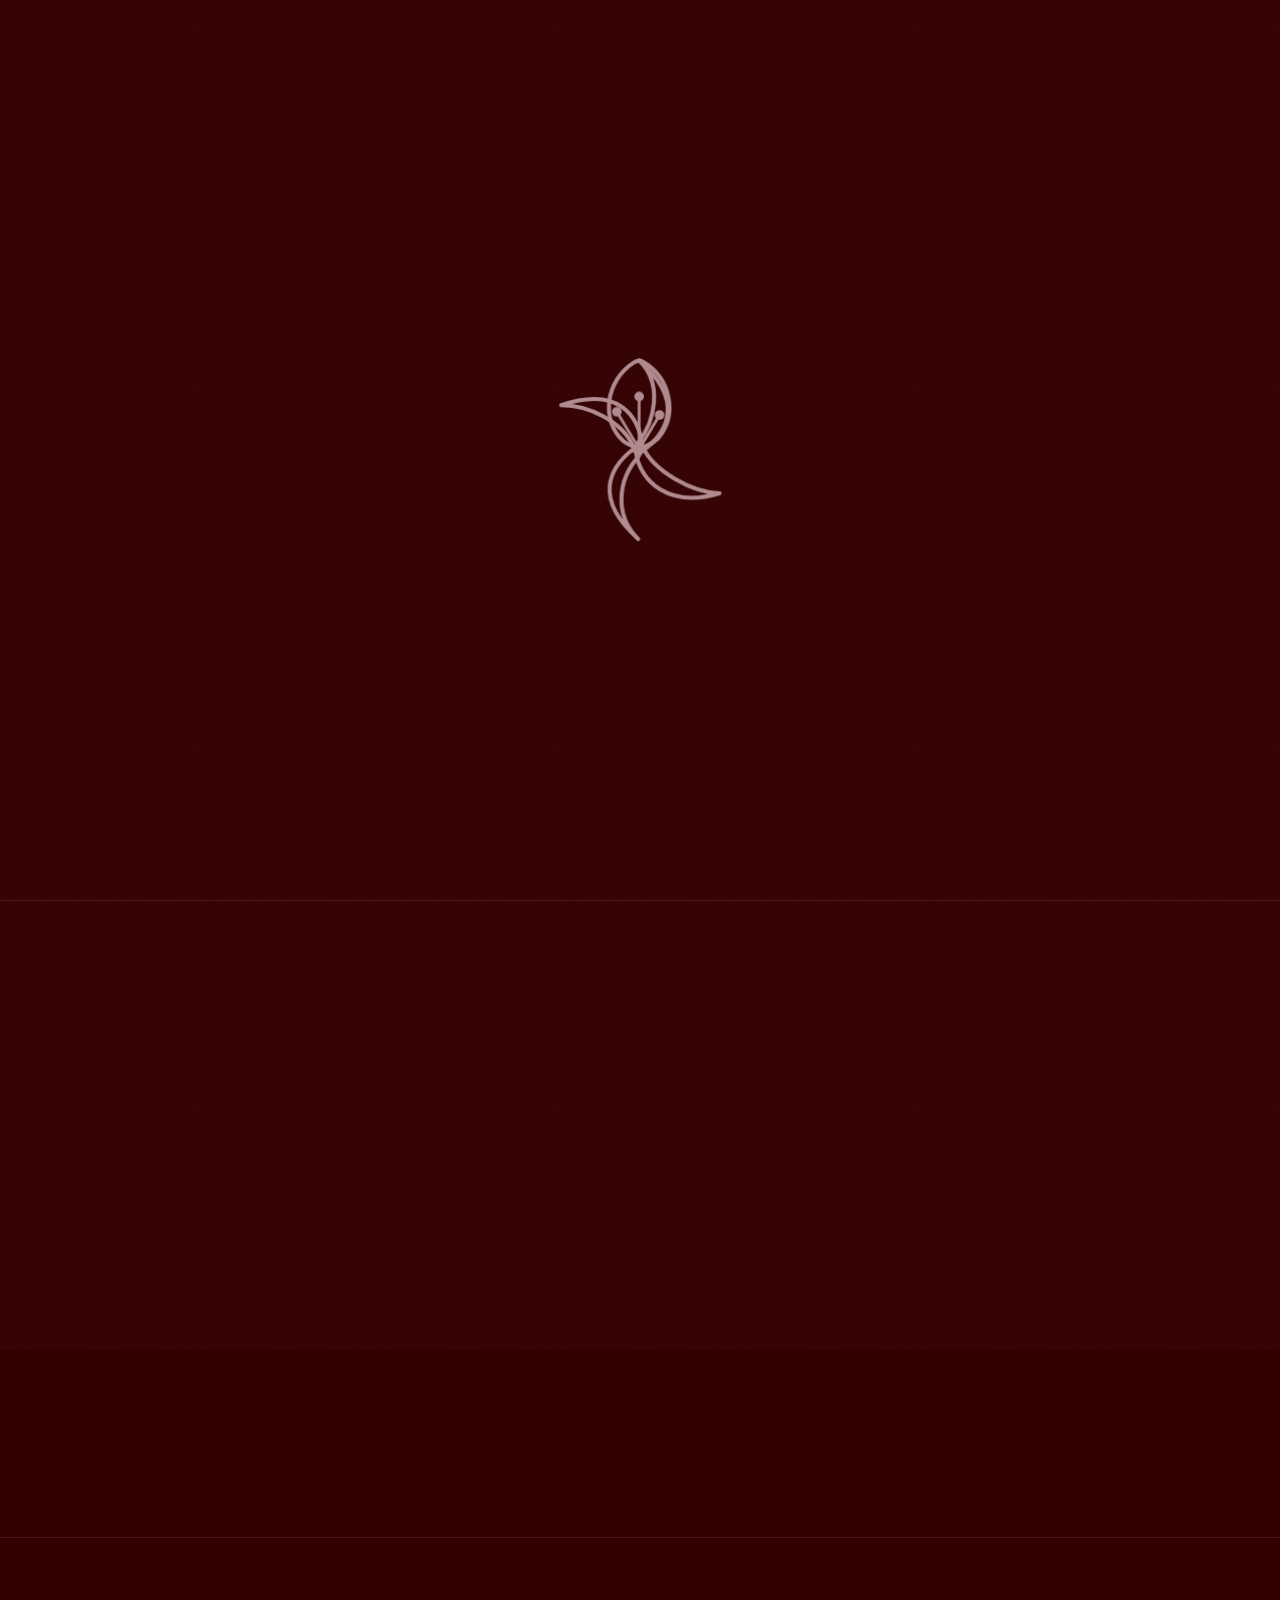
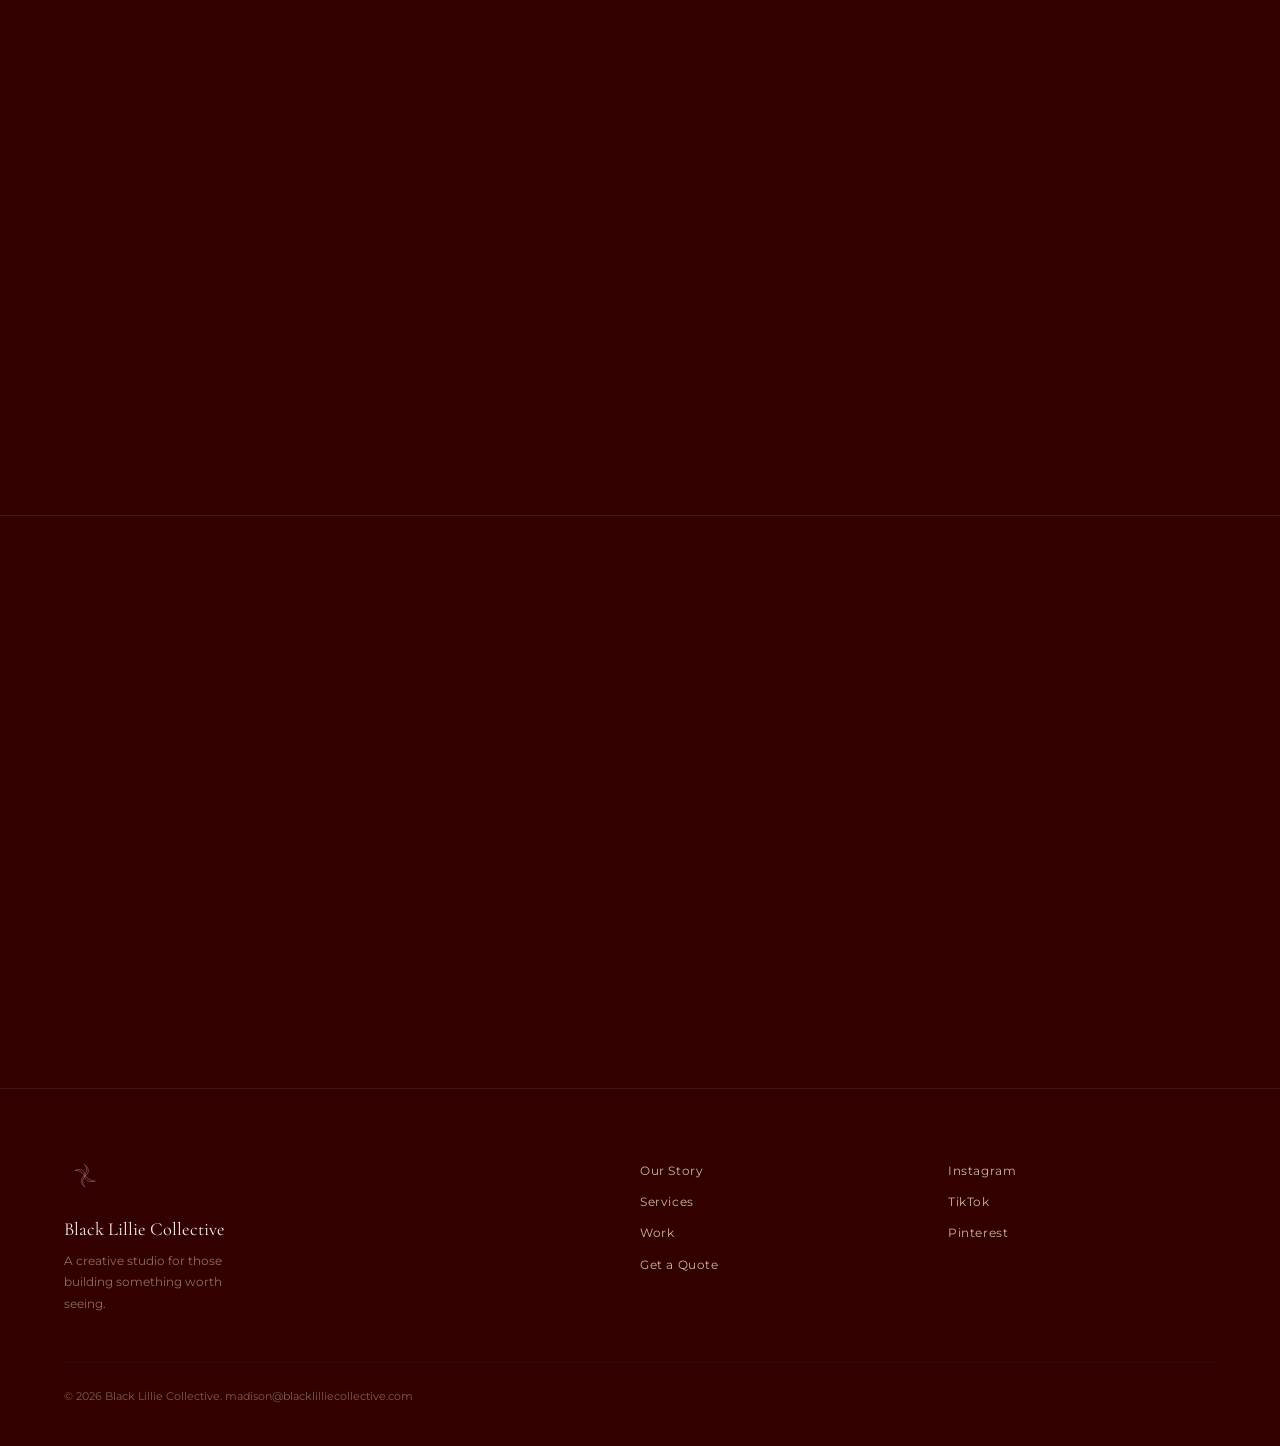
==== commit 3532e0f3: "Add files via upload" ====
--- a/index.html
+++ b/index.html
@@ -1,182 +1,320 @@
 <!DOCTYPE html>
 <html lang="en">
 <head>
-  <meta charset="UTF-8" />
-  <meta name="viewport" content="width=device-width, initial-scale=1.0" />
-  <title>Black Lillie Collective — DFW Creative Studio</title>
-  <link rel="icon" type="image/svg+xml" href="logo.svg" />
-  <link rel="preconnect" href="https://fonts.googleapis.com" />
-  <link rel="preconnect" href="https://fonts.gstatic.com" crossorigin />
-  <link href="https://fonts.googleapis.com/css2?family=Cormorant+Garamond:ital,wght@0,400;0,500;1,400;1,500;1,600&family=Montserrat:wght@300;400;500;600&display=swap" rel="stylesheet" />
-  <link rel="stylesheet" href="style.css" />
+<meta charset="UTF-8" />
+<meta name="viewport" content="width=device-width, initial-scale=1.0" />
+<title>Black Lillie Collective — Creative Studio</title>
+<link rel="preconnect" href="https://fonts.googleapis.com" />
+<link rel="preconnect" href="https://fonts.gstatic.com" crossorigin />
+<link href="https://fonts.googleapis.com/css2?family=Cormorant+Garamond:ital,wght@0,400;0,500;0,600;1,400;1,500;1,600&family=Montserrat:wght@300;400;500;600&display=swap" rel="stylesheet" />
+<style>
+:root{
+  --cherry:#330000; --onyx:#0F0F0F; --pearl:#C9B79C; --mauve:#B08A8E; --cream:#F4EDE4;
+  --display:'Cormorant Garamond',Georgia,serif;
+  --body:'Montserrat',sans-serif;
+  --nav-h:76px; --max:1280px;
+}
+*,*::before,*::after{box-sizing:border-box;margin:0;padding:0;}
+html{scroll-behavior:smooth;}
+body{background:var(--cherry);color:var(--pearl);font-family:var(--body);font-size:15px;line-height:1.7;overflow-x:hidden;-webkit-font-smoothing:antialiased;}
+img{display:block;max-width:100%;}
+a{color:inherit;text-decoration:none;}
+ul{list-style:none;}
+button{background:none;border:none;cursor:pointer;font-family:inherit;color:inherit;}
+.wrap{max-width:var(--max);margin:0 auto;padding:0 clamp(1.5rem,5vw,5rem);}
+.grain{position:fixed;inset:-50%;width:200%;height:200%;pointer-events:none;z-index:9999;opacity:.04;
+  background-image:url("data:image/svg+xml,%3Csvg viewBox='0 0 512 512' xmlns='http://www.w3.org/2000/svg'%3E%3Cfilter id='n'%3E%3CfeTurbulence type='fractalNoise' baseFrequency='0.8' numOctaves='4' stitchTiles='stitch'/%3E%3C/filter%3E%3Crect width='100%25' height='100%25' filter='url(%23n)'/%3E%3C/svg%3E");
+  background-size:180px 180px;animation:gr .5s steps(2) infinite;}
+@keyframes gr{0%{transform:translate(0,0)}25%{transform:translate(-2%,-3%)}50%{transform:translate(3%,2%)}75%{transform:translate(-1%,4%)}100%{transform:translate(2%,-2%)}}
+.nav{position:fixed;top:0;left:0;right:0;height:var(--nav-h);z-index:1000;display:flex;align-items:center;justify-content:space-between;
+  padding:0 clamp(1.5rem,5vw,5rem);background:transparent;transition:background .4s,border-color .4s;border-bottom:1px solid transparent;}
+.nav.scrolled{background:rgba(15,15,15,.92);backdrop-filter:blur(12px);border-bottom:1px solid rgba(176,138,142,.12);}
+.nav-mark{width:34px;height:34px;}
+.nav-mark svg{width:100%;height:100%;}
+.nav-links{display:flex;align-items:center;gap:clamp(1.2rem,2.5vw,2.6rem);}
+.nav-links a{font-size:.66rem;font-weight:500;letter-spacing:.14em;text-transform:uppercase;color:var(--pearl);position:relative;transition:color .2s;}
+.nav-links a::after{content:'';position:absolute;left:0;bottom:-4px;width:0;height:1px;background:var(--mauve);transition:width .25s;}
+.nav-links a:hover{color:var(--cream);}
+.nav-links a:hover::after{width:100%;}
+.nav-cta{border:1px solid var(--mauve);padding:.5rem 1.3rem;color:var(--mauve)!important;border-radius:1px;transition:all .2s;}
+.nav-cta:hover{background:var(--mauve);color:var(--onyx)!important;}
+.nav-cta::after{display:none!important;}
+.nav-toggle{display:none;width:34px;height:34px;}
+.hero{position:relative;min-height:100vh;display:flex;align-items:flex-end;padding:var(--nav-h) 0 clamp(3rem,8vh,7rem);overflow:hidden;}
+.hero::before{content:'';position:absolute;inset:0;background:radial-gradient(120% 80% at 15% 0%,rgba(176,138,142,.07),transparent 60%);z-index:0;}
+.lily-stage{position:fixed;inset:0;display:none;align-items:center;justify-content:center;z-index:1200;background:var(--cherry);}
+.anim .lily-stage{display:flex;}
+.lily-stage svg{width:min(46vw,340px);height:auto;}
+.lily-stage .ld{fill:none;stroke:var(--mauve);stroke-linecap:round;stroke-miterlimit:40;opacity:0;}
+.lily-stage .ld-dot{fill:var(--mauve);stroke:var(--mauve);}
+@keyframes drawIn{from{stroke-dashoffset:var(--len);opacity:1}to{stroke-dashoffset:0;opacity:1}}
+@keyframes dotIn{0%{opacity:0;transform:scale(0)}70%{transform:scale(1.35)}100%{opacity:1;transform:scale(1)}}
+.ld.go-stroke{opacity:1;stroke-dasharray:var(--len);stroke-dashoffset:var(--len);animation:drawIn .6s cubic-bezier(.4,0,.2,1) forwards;}
+.ld.go-dot{transform-origin:center;animation:dotIn .35s cubic-bezier(.34,1.56,.64,1) forwards;}
+.lily-stage.lift{opacity:0;transform:scale(1.08);transition:opacity .9s ease,transform .9s ease;pointer-events:none;}
+.hero-inner{position:relative;z-index:2;width:100%;}
+.kicker{font-size:.68rem;font-weight:600;letter-spacing:.22em;text-transform:uppercase;color:var(--mauve);margin-bottom:clamp(1.5rem,4vh,2.5rem);}
+.hero h1{font-family:var(--display);font-weight:500;font-size:clamp(2.9rem,9vw,8rem);line-height:.98;letter-spacing:-.01em;color:var(--cream);max-width:14ch;}
+.hero h1 em{font-style:italic;color:var(--mauve);}
+.hero-foot{display:flex;align-items:flex-end;justify-content:space-between;gap:2rem;margin-top:clamp(2rem,6vh,3.5rem);flex-wrap:wrap;}
+.hero-link{font-size:.72rem;font-weight:600;letter-spacing:.16em;text-transform:uppercase;color:var(--cream);border-bottom:1px solid var(--mauve);padding-bottom:.4rem;transition:color .2s,border-color .2s;}
+.hero-link:hover{color:var(--mauve);}
+.hero-meta{font-size:.66rem;letter-spacing:.18em;text-transform:uppercase;color:var(--pearl);opacity:.6;}
+.r{opacity:0;transform:translateY(26px);transition:opacity .8s ease,transform .8s ease;}
+.r.in{opacity:1;transform:none;}
+html:not(.anim) .r{opacity:1;transform:none;}
+.section{padding:clamp(5rem,12vh,9rem) 0;}
+.lede{font-family:var(--display);font-style:italic;font-size:clamp(1.6rem,4vw,3rem);line-height:1.25;color:var(--cream);max-width:18ch;}
+.lede .muted{color:var(--mauve);}
+.label{font-size:.66rem;font-weight:600;letter-spacing:.2em;text-transform:uppercase;color:var(--mauve);}
+.body{font-size:.95rem;line-height:1.85;color:var(--pearl);max-width:46ch;}
+.arrow{display:inline-block;font-size:.72rem;font-weight:600;letter-spacing:.14em;text-transform:uppercase;color:var(--cream);transition:color .2s;}
+.arrow:hover{color:var(--mauve);}
+.divide{border-top:1px solid rgba(176,138,142,.16);}
+.story-row{display:grid;grid-template-columns:1.1fr .9fr;gap:clamp(2rem,6vw,5rem);align-items:center;}
+.story-mark{display:flex;justify-content:flex-end;}
+.story-mark svg{width:min(60%,260px);height:auto;opacity:.16;}
+.story-mark svg .ld{fill:none;stroke:var(--cream);stroke-width:9px;stroke-linecap:round;}
+.work-head{display:flex;align-items:baseline;justify-content:space-between;gap:2rem;margin-bottom:clamp(2.5rem,6vh,4rem);flex-wrap:wrap;}
+.work-head h2,.section h2{font-family:var(--display);font-weight:500;font-size:clamp(2.2rem,6vw,4.5rem);line-height:1;color:var(--cream);letter-spacing:-.01em;}
+.deck{position:relative;height:clamp(280px,38vw,420px);}
+.card{position:absolute;top:8%;width:clamp(220px,30vw,360px);aspect-ratio:4/3;background:linear-gradient(150deg,#1c0303,#0c0c0c);border:1px solid rgba(176,138,142,.22);
+  display:flex;align-items:flex-end;padding:1.4rem;transition:transform .45s cubic-bezier(.4,0,.2,1),box-shadow .45s;box-shadow:0 10px 36px rgba(0,0,0,.5);cursor:pointer;}
+.card .ct{font-size:.62rem;font-weight:600;letter-spacing:.16em;text-transform:uppercase;color:var(--mauve);}
+.card.a{left:0;transform:rotate(-6deg);z-index:1;}
+.card.b{left:34%;transform:rotate(1deg) translateY(-26px);z-index:2;}
+.card.c{right:0;transform:rotate(7deg);z-index:3;}
+.deck:hover .card.a{transform:rotate(-9deg) translateY(-10px);}
+.deck:hover .card.b{transform:rotate(1deg) translateY(-42px);box-shadow:0 22px 54px rgba(0,0,0,.6);}
+.deck:hover .card.c{transform:rotate(10deg) translateY(-10px);}
+.svc-list{margin-top:clamp(2rem,5vh,3rem);}
+.svc-line{display:grid;grid-template-columns:auto 1fr auto;gap:1.5rem;align-items:baseline;padding:1.6rem 0;border-top:1px solid rgba(176,138,142,.16);transition:padding-left .25s;}
+.svc-line:last-child{border-bottom:1px solid rgba(176,138,142,.16);}
+.svc-line:hover{padding-left:.6rem;}
+.svc-line .n{font-family:var(--display);font-style:italic;font-size:1rem;color:var(--mauve);opacity:.6;}
+.svc-line .nm{font-family:var(--display);font-size:clamp(1.5rem,3.5vw,2.4rem);color:var(--cream);transition:color .2s;}
+.svc-line:hover .nm{color:var(--mauve);}
+.svc-line .ar{font-size:1.1rem;color:var(--mauve);transition:transform .2s;}
+.svc-line:hover .ar{transform:translateX(8px);}
+.cta{padding:clamp(5rem,12vh,9rem) 0;border-top:1px solid rgba(176,138,142,.16);}
+.cta h2{font-family:var(--display);font-weight:500;font-size:clamp(2.4rem,7vw,5.5rem);line-height:1;color:var(--cream);max-width:16ch;}
+.cta h2 em{font-style:italic;color:var(--mauve);}
+.cta-btn{display:inline-block;margin-top:2.5rem;background:var(--mauve);color:var(--onyx);font-size:.72rem;font-weight:600;letter-spacing:.16em;text-transform:uppercase;padding:1rem 2.4rem;border-radius:1px;transition:all .25s;}
+.cta-btn:hover{background:var(--cream);transform:translateY(-2px);}
+.footer{border-top:1px solid rgba(176,138,142,.14);padding:clamp(3rem,8vh,5rem) 0 2.5rem;}
+.foot-top{display:grid;grid-template-columns:2fr 1fr 1fr;gap:2.5rem;}
+.foot-mark{width:42px;margin-bottom:1rem;opacity:.7;}
+.foot-name{font-family:var(--display);font-size:1.15rem;color:var(--cream);}
+.foot-tag{font-size:.78rem;opacity:.6;max-width:24ch;margin-top:.3rem;}
+.foot-col a{display:block;font-size:.74rem;letter-spacing:.05em;color:var(--pearl);margin-bottom:.7rem;transition:color .2s;}
+.foot-col a:hover{color:var(--mauve);}
+.foot-copy{margin-top:3rem;padding-top:1.5rem;border-top:1px solid rgba(176,138,142,.1);font-size:.7rem;opacity:.5;}
+.foot-copy a{color:inherit;}
+@media(max-width:820px){
+  .nav-links{display:none;position:fixed;top:var(--nav-h);left:0;right:0;flex-direction:column;gap:1.4rem;padding:2rem;background:rgba(15,15,15,.98);border-bottom:1px solid rgba(176,138,142,.15);}
+  .nav-links.open{display:flex;}
+  .nav-toggle{display:block;}
+  .story-row{grid-template-columns:1fr;gap:2.5rem;}
+  .story-mark{justify-content:flex-start;order:-1;}
+  .foot-top{grid-template-columns:1fr 1fr;}
+  .foot-brand{grid-column:1/-1;}
+}
+@media(max-width:560px){
+  .deck{height:auto;display:flex;flex-direction:column;gap:1rem;}
+  .card{position:relative;left:auto!important;right:auto!important;width:100%;transform:none!important;top:0;}
+  .foot-top{grid-template-columns:1fr;}
+}
+</style>
 </head>
 <body>
-
-  <!-- GRAIN OVERLAY -->
-  <div class="grain"></div>
-
-  <!-- NAV -->
-  <nav class="nav" id="nav">
-    <a href="index.html" class="nav-logo" aria-label="BLC Home">
-      <img src="logo.svg" alt="Black Lillie Collective" class="nav-logo-img" />
-    </a>
-    <button class="nav-toggle" id="navToggle" aria-label="Open menu">
-      <img src="logo.svg" alt="menu" class="nav-toggle-lily" />
-    </button>
-    <ul class="nav-links" id="navLinks">
-      <li><a href="story.html">Our Story</a></li>
-      <li><a href="services.html">Services</a></li>
-      <li><a href="work.html">Work</a></li>
-      <li><a href="quote.html" class="nav-cta">Get a Quote</a></li>
-    </ul>
-  </nav>
-
-  <!-- HERO -->
-  <section class="hero">
-    <div class="hero-bg"></div>
-
-    <!-- LILY — always centered as bg, draws on load -->
-    <div class="lily-hero-wrap" id="lilyHero" aria-hidden="true">
-      <svg class="lily-draw" viewBox="0 0 841.89 595.28" xmlns="http://www.w3.org/2000/svg">
-        <line class="ld ld-stamen" x1="424.71" y1="284.77" x2="464.09" y2="219.13"/>
-        <line class="ld ld-stamen" x1="418.82" y1="294.58" x2="367.14" y2="208.44"/>
-        <line class="ld ld-stamen" x1="418.82" y1="294.58" x2="418.82" y2="174.58"/>
-        <circle class="ld ld-dot" cx="418.82" cy="164.58" r="8"/>
-        <circle class="ld ld-dot" cx="469.33" cy="210.4"  r="8"/>
-        <circle class="ld ld-dot" cx="363.52" cy="202.4"  r="8"/>
-        <path class="ld ld-petal" d="M225.73,186.02c66.28-.43,153.09,39.28,179.43,104.9l10,17.32,12.32-18.66c-9.02-75.62-56.85-152.58-201.75-103.56Z"/>
-        <path class="ld ld-petal" d="M617.66,404.36c-67.57-2.5-161.71-53.61-190.17-114.78l-5-8.66-12.32,18.66c9.02,75.62,83.02,142.63,207.49,104.78Z"/>
-        <path class="ld ld-leaf" d="M416.22,517.41c-59.28-57.32-50.98-146.67.64-204.16l10-17.32s0,0-22.32-1.34c-60,46-100.29,122.78,11.68,222.82Z"/>
-        <path class="ld ld-leaf" d="M418.56,75.03c59.28,57.32,40.26,150.26-3.4,205.88l-10,17.32,22.32,1.34c60.98-45.62,105.98-123.56-8.92-224.54Z"/>
-        <path class="ld ld-bud" d="M418.73,76.02c-4.88-.05-9.94,2.44-14.13,5.25-67.82,43.8-83.01,141.36-24.35,194.05,7.82,5.76,17.09,9.82,24.99,13.94,6.89,3.38,9.89,5.2,13.54,6.75.21,0,.33-.04.55-.14,1.58-.75,2.51-1.28,5.27-2.65,13.93-7.51,31.14-13.69,41.99-26.33,48.1-57.83,30.02-147.45-37.4-187.95-3.35-1.81-6.8-2.92-10.26-2.93h-.19Z"/>
-        <path class="ld ld-bud" d="M384.19,312.37c-63.22,58.25-55.59,163.61,26.64,201.75,2.73,1.27,7.93,5.01,7.93,5.01,75.72-35.04,100.8-136.54,47.88-195.69-4.85-5.56-14.85-14.68-21.51-17.93-7.48-3.77-20.2-7.86-26.29-10.92"/>
+<div class="grain"></div>
+
+<div class="lily-stage" id="lilyStage" aria-hidden="true">
+  <svg viewBox="0 0 841.89 595.28" id="lilySvg" xmlns="http://www.w3.org/2000/svg">
+    <line class="ld" stroke-width="7" x1="424.71" y1="284.77" x2="464.09" y2="219.13"/>
+    <line class="ld" stroke-width="7" x1="418.82" y1="294.58" x2="367.14" y2="208.44"/>
+    <line class="ld" stroke-width="7" x1="418.82" y1="294.58" x2="418.82" y2="174.58"/>
+    <circle class="ld ld-dot" stroke-width="8" cx="418.82" cy="164.58" r="8"/>
+    <circle class="ld ld-dot" stroke-width="8" cx="469.33" cy="210.4" r="8"/>
+    <circle class="ld ld-dot" stroke-width="8" cx="363.52" cy="202.4" r="8"/>
+    <path class="ld" stroke-width="10" d="M225.73,186.02c66.28-.43,153.09,39.28,179.43,104.9l10,17.32,12.32-18.66c-9.02-75.62-56.85-152.58-201.75-103.56Z"/>
+    <path class="ld" stroke-width="10" d="M617.66,404.36c-67.57-2.5-161.71-53.61-190.17-114.78l-5-8.66-12.32,18.66c9.02,75.62,83.02,142.63,207.49,104.78Z"/>
+    <path class="ld" stroke-width="10" d="M416.22,517.41c-59.28-57.32-50.98-146.67.64-204.16l10-17.32s0,0-22.32-1.34c-60,46-100.29,122.78,11.68,222.82Z"/>
+    <path class="ld" stroke-width="10" d="M418.56,75.03c59.28,57.32,40.26,150.26-3.4,205.88l-10,17.32,22.32,1.34c60.98-45.62,105.98-123.56-8.92-224.54Z"/>
+    <path class="ld" stroke-width="10" d="M418.73,76.02c-4.88-.05-9.94,2.44-14.13,5.25-67.82,43.8-83.01,141.36-24.35,194.05,7.82,5.76,17.09,9.82,24.99,13.94,6.89,3.38,9.89,5.2,13.54,6.75.21,0,.33-.04.55-.14,1.58-.75,2.51-1.28,5.27-2.65,13.93-7.51,31.14-13.69,41.99-26.33,48.1-57.83,30.02-147.45-37.4-187.95-3.35-1.81-6.8-2.92-10.26-2.93h-.19Z"/>
+    <path class="ld" stroke-width="10" d="M384.19,312.37c-63.22,58.25-55.59,163.61,26.64,201.75,2.73,1.27,7.93,5.01,7.93,5.01,75.72-35.04,100.8-136.54,47.88-195.69-4.85-5.56-14.85-14.68-21.51-17.93-7.48-3.77-20.2-7.86-26.29-10.92"/>
+  </svg>
+</div>
+
+<nav class="nav" id="nav">
+  <a href="index.html" class="nav-mark" aria-label="BLC Home">
+    <svg viewBox="0 0 841.89 595.28" xmlns="http://www.w3.org/2000/svg">
+      <g fill="none" stroke="#B08A8E" stroke-width="14" stroke-linecap="round">
+        <path d="M418.56,75c59,57,40,150-3.4,206l-10,17,22,1.3c61-46,106-124-8.9-224Z"/>
+        <path d="M416.22,517c-59-57-51-147,.6-204l10-17s0,0-22-1.3c-60,46-100,123,12,223Z"/>
+        <path d="M225.73,186c66-.4,153,39,179,105l10,17,12-19c-9-76-57-153-202-104Z"/>
+        <path d="M617.66,404c-68-2.5-162-54-190-115l-5-8.7-12,19c9,76,83,143,207,105Z"/>
+      </g>
+    </svg>
+  </a>
+  <button class="nav-toggle" id="navToggle" aria-label="Menu">
+    <svg viewBox="0 0 841.89 595.28" xmlns="http://www.w3.org/2000/svg"><g fill="none" stroke="#B08A8E" stroke-width="16" stroke-linecap="round"><path d="M418.56,75c59,57,40,150-3.4,206l-10,17,22,1.3c61-46,106-124-8.9-224Z"/><path d="M416.22,517c-59-57-51-147,.6-204l10-17s0,0-22-1.3c-60,46-100,123,12,223Z"/></g></svg>
+  </button>
+  <ul class="nav-links" id="navLinks">
+    <li><a href="story.html">Our Story</a></li>
+    <li><a href="services.html">Services</a></li>
+    <li><a href="work.html">Work</a></li>
+    <li><a href="quote.html" class="nav-cta">Get a Quote</a></li>
+  </ul>
+</nav>
+
+<section class="hero">
+  <div class="wrap hero-inner">
+    <p class="kicker r">Black Lillie Collective — Creative Studio &middot; DFW</p>
+    <h1 class="r">A creative studio for those building <em>something worth seeing.</em></h1>
+    <div class="hero-foot r">
+      <a href="work.html" class="hero-link">See the Work &rarr;</a>
+      <span class="hero-meta">Est. 2026 &middot; Fort Worth / Everywhere</span>
+    </div>
+  </div>
+</section>
+
+<section class="section divide">
+  <div class="wrap">
+    <p class="lede r">We build brands for the long game — <span class="muted">not the algorithm.</span> Editorial precision, cultural fluency, and a refusal to be forgettable.</p>
+  </div>
+</section>
+
+<section class="section divide">
+  <div class="wrap story-row">
+    <div>
+      <p class="label r" style="margin-bottom:1.5rem;">The Studio</p>
+      <p class="body r" style="margin-bottom:1.5rem;">Black Lillie Collective is a luxury creative studio rooted in DFW and reaching everywhere. We work with brands who refuse to blend in — and build the visuals, strategy, and content to prove it.</p>
+      <a href="story.html" class="arrow r">Our Story &rarr;</a>
+    </div>
+    <div class="story-mark r">
+      <svg viewBox="0 0 841.89 595.28" xmlns="http://www.w3.org/2000/svg">
+        <g class="ld" stroke-linecap="round">
+          <path d="M418.56,75c59,57,40,150-3.4,206l-10,17,22,1.3c61-46,106-124-8.9-224Z"/>
+          <path d="M416.22,517c-59-57-51-147,.6-204l10-17s0,0-22-1.3c-60,46-100,123,12,223Z"/>
+          <path d="M225.73,186c66-.4,153,39,179,105l10,17,12-19c-9-76-57-153-202-104Z"/>
+          <path d="M617.66,404c-68-2.5-162-54-190-115l-5-8.7-12,19c9,76,83,143,207,105Z"/>
+        </g>
       </svg>
-      <div class="lily-glow" id="lilyGlow"></div>
-    </div>
-
-    <!-- HERO TEXT — left-aligned, reveals after lily -->
-    <div class="hero-inner">
-      <div class="hero-text-wrap" id="heroText">
-        <p class="hero-label">Black Lillie Collective</p>
-        <div class="hero-statement">
-          <span class="hs-prefix">We do</span>
-          <span class="cycling-word" id="cycler">bold.</span>
+    </div>
+  </div>
+</section>
+
+<section class="section divide">
+  <div class="wrap">
+    <div class="work-head">
+      <h2 class="r">Selected<br/>Work</h2>
+      <a href="work.html" class="arrow r">See All &rarr;</a>
+    </div>
+    <div class="deck r">
+      <a href="work.html" class="card a"><span class="ct">Events &amp; Coverage</span></a>
+      <a href="work.html" class="card b"><span class="ct">Brand Strategy</span></a>
+      <a href="work.html" class="card c"><span class="ct">Print &amp; Design</span></a>
+    </div>
+  </div>
+</section>
+
+<section class="section divide">
+  <div class="wrap">
+    <h2 class="r">What We Do</h2>
+    <div class="svc-list">
+      <a href="services.html#print" class="svc-line r"><span class="n">01</span><span class="nm">Print &amp; Design</span><span class="ar">&rarr;</span></a>
+      <a href="services.html#ugc" class="svc-line r"><span class="n">02</span><span class="nm">UGC Creation</span><span class="ar">&rarr;</span></a>
+      <a href="services.html#social" class="svc-line r"><span class="n">03</span><span class="nm">Social Media Management</span><span class="ar">&rarr;</span></a>
+      <a href="services.html#brand" class="svc-line r"><span class="n">04</span><span class="nm">Brand &amp; Creative Strategy</span><span class="ar">&rarr;</span></a>
+      <a href="services.html#events" class="svc-line r"><span class="n">05</span><span class="nm">Events &amp; Coverage</span><span class="ar">&rarr;</span></a>
+    </div>
+  </div>
+</section>
+
+<section class="cta">
+  <div class="wrap">
+    <h2 class="r">Ready to build something <em>worth seeing?</em></h2>
+    <a href="quote.html" class="cta-btn r">Get a Quote &rarr;</a>
+  </div>
+</section>
+
+<footer class="footer">
+  <div class="wrap">
+    <div class="foot-top">
+      <div class="foot-brand">
+        <div class="foot-mark">
+          <svg viewBox="0 0 841.89 595.28" xmlns="http://www.w3.org/2000/svg"><g fill="none" stroke="#B08A8E" stroke-width="14" stroke-linecap="round"><path d="M418.56,75c59,57,40,150-3.4,206l-10,17,22,1.3c61-46,106-124-8.9-224Z"/><path d="M416.22,517c-59-57-51-147,.6-204l10-17s0,0-22-1.3c-60,46-100,123,12,223Z"/><path d="M225.73,186c66-.4,153,39,179,105l10,17,12-19c-9-76-57-153-202-104Z"/><path d="M617.66,404c-68-2.5-162-54-190-115l-5-8.7-12,19c9,76,83,143,207,105Z"/></g></svg>
         </div>
-        <a href="work.html" class="hero-btn">See Our Work →</a>
+        <p class="foot-name">Black Lillie Collective</p>
+        <p class="foot-tag">A creative studio for those building something worth seeing.</p>
       </div>
-    </div>
-  </section>
-
-  <!-- BLC STORY PREVIEW -->
-  <section class="story-preview section-pad">
-    <div class="container">
-      <div class="story-split">
-        <div class="story-text reveal">
-          <p class="eyebrow">The Studio</p>
-          <h2>We don't build brands<br/>for the algorithm.</h2>
-          <p class="body-copy">BLC is a creative studio out of DFW. We work with brands who know they're different and need the world to see it — through visuals, strategy, and content that doesn't apologize for taking up space.</p>
-          <a href="story.html" class="link-arrow">Our Story →</a>
-        </div>
-        <div class="story-pull reveal-slow">
-          <span class="story-pull-num">III</span>
-          <p class="story-pull-text">years building work that refuses to be boring</p>
-        </div>
-      </div>
-    </div>
-  </section>
-
-  <!-- SELECTED WORK -->
-  <section class="selected-work section-pad">
-    <div class="container">
-      <p class="eyebrow reveal">Selected Work</p>
-      <h2 class="reveal">Projects.</h2>
-      <div class="stacked-deck reveal-slow">
-        <div class="deck-card card-back c3">
-          <div class="card-label">Events &amp; Coverage</div>
-        </div>
-        <div class="deck-card card-back c2">
-          <div class="card-label">Brand Strategy</div>
-        </div>
-        <div class="deck-card card-front c1">
-          <div class="card-label">Print &amp; Design</div>
-          <a href="work.html" class="card-link">View Work →</a>
-        </div>
-      </div>
-      <div class="work-cta reveal">
-        <a href="work.html" class="btn-outline">See All Work</a>
-      </div>
-    </div>
-  </section>
-
-  <!-- SERVICES LIST -->
-  <section class="services-preview section-pad">
-    <div class="container">
-      <p class="eyebrow reveal">What We Do</p>
-      <div class="services-list">
-        <a href="services.html#print" class="service-row reveal">
-          <span class="sr-num">01</span>
-          <span class="service-name">Print &amp; Design</span>
-          <span class="service-arrow">→</span>
-        </a>
-        <a href="services.html#ugc" class="service-row reveal">
-          <span class="sr-num">02</span>
-          <span class="service-name">UGC Creation</span>
-          <span class="service-arrow">→</span>
-        </a>
-        <a href="services.html#social" class="service-row reveal">
-          <span class="sr-num">03</span>
-          <span class="service-name">Social Media Management</span>
-          <span class="service-arrow">→</span>
-        </a>
-        <a href="services.html#brand" class="service-row reveal">
-          <span class="sr-num">04</span>
-          <span class="service-name">Brand &amp; Creative Strategy</span>
-          <span class="service-arrow">→</span>
-        </a>
-        <a href="services.html#events" class="service-row reveal">
-          <span class="sr-num">05</span>
-          <span class="service-name">Events &amp; Coverage</span>
-          <span class="service-arrow">→</span>
-        </a>
-      </div>
-    </div>
-  </section>
-
-  <!-- CTA BANNER -->
-  <section class="cta-banner section-pad">
-    <div class="container text-center reveal">
-      <h2>Your brand should be<br/><em>impossible to ignore.</em></h2>
-      <div class="cta-pair">
-        <a href="quote.html" class="btn-primary">Start a Project</a>
-        <a href="work.html" class="btn-outline">See Our Work</a>
-      </div>
-    </div>
-  </section>
-
-  <!-- FOOTER -->
-  <footer class="footer">
-    <div class="container footer-inner">
-      <div class="footer-logo">
-        <img src="logo.svg" alt="BLC" class="footer-lily" />
-        <p class="footer-name">Black Lillie Collective</p>
-        <p class="footer-tagline">Creative studio. DFW-based, everywhere-present.</p>
-      </div>
-      <nav class="footer-nav">
+      <div class="foot-col">
         <a href="story.html">Our Story</a>
         <a href="services.html">Services</a>
         <a href="work.html">Work</a>
         <a href="quote.html">Get a Quote</a>
-      </nav>
-      <div class="footer-social">
+      </div>
+      <div class="foot-col">
         <a href="https://instagram.com/blacklillieco" target="_blank" rel="noopener">Instagram</a>
         <a href="https://tiktok.com/@blacklillieco" target="_blank" rel="noopener">TikTok</a>
         <a href="https://pinterest.com/blacklilliecollective" target="_blank" rel="noopener">Pinterest</a>
-        <a href="https://facebook.com/blacklilliecollective" target="_blank" rel="noopener">Facebook</a>
       </div>
-      <p class="footer-copy">© 2026 Black Lillie Collective. All rights reserved. | <a href="mailto:madison@blacklilliecollective.com">madison@blacklilliecollective.com</a></p>
-    </div>
-  </footer>
-
-  <script src="main.js"></script>
+    </div>
+    <p class="foot-copy">&copy; 2026 Black Lillie Collective. <a href="mailto:madison@blacklilliecollective.com">madison@blacklilliecollective.com</a></p>
+  </div>
+</footer>
+
+<script>
+(function(){
+  var reduced = window.matchMedia && window.matchMedia('(prefers-reduced-motion:reduce)').matches;
+  var stage = document.getElementById('lilyStage');
+  var svg   = document.getElementById('lilySvg');
+  var seen = false;
+  try { seen = sessionStorage.getItem('blc_intro') === '1'; } catch(e){}
+
+  function revealContent(){
+    var io = new IntersectionObserver(function(ents){
+      ents.forEach(function(en){ if(en.isIntersecting){ en.target.classList.add('in'); io.unobserve(en.target);} });
+    },{threshold:.12});
+    document.querySelectorAll('.r').forEach(function(el){ io.observe(el); });
+    document.querySelectorAll('.hero .r').forEach(function(el,i){ setTimeout(function(){el.classList.add('in');}, 60*i); });
+  }
+
+  function runIntro(){
+    document.documentElement.classList.add('anim');
+    var nodes = svg.querySelectorAll('.ld');
+    var seq = [
+      {i:0,t:'s',d:150},{i:1,t:'s',d:340},{i:2,t:'s',d:500},
+      {i:3,t:'d',d:720},{i:4,t:'d',d:830},{i:5,t:'d',d:940},
+      {i:6,t:'s',d:1100},{i:7,t:'s',d:1480},
+      {i:8,t:'s',d:1860},{i:9,t:'s',d:2220},
+      {i:10,t:'s',d:2540},{i:11,t:'s',d:2860}
+    ];
+    seq.forEach(function(o){
+      var el = nodes[o.i]; if(!el) return;
+      setTimeout(function(){
+        if(o.t==='s'){
+          var len=300; try{len=el.getTotalLength();}catch(e){}
+          el.style.setProperty('--len',len);
+          el.classList.add('go-stroke');
+        } else { el.classList.add('go-dot'); }
+      }, o.d);
+    });
+    setTimeout(function(){ stage.classList.add('lift'); revealContent(); }, 3500);
+    setTimeout(function(){ stage.style.display='none'; document.documentElement.classList.remove('anim'); }, 4500);
+    try{ sessionStorage.setItem('blc_intro','1'); }catch(e){}
+  }
+
+  var nav=document.getElementById('nav');
+  window.addEventListener('scroll',function(){ nav.classList.toggle('scrolled', window.scrollY>40); },{passive:true});
+  var tg=document.getElementById('navToggle'), nl=document.getElementById('navLinks');
+  if(tg&&nl){ tg.addEventListener('click',function(){ nl.classList.toggle('open'); });
+    nl.querySelectorAll('a').forEach(function(a){a.addEventListener('click',function(){nl.classList.remove('open');});}); }
+
+  if(reduced || seen){ revealContent(); }
+  else { runIntro(); }
+})();
+</script>
 </body>
 </html>
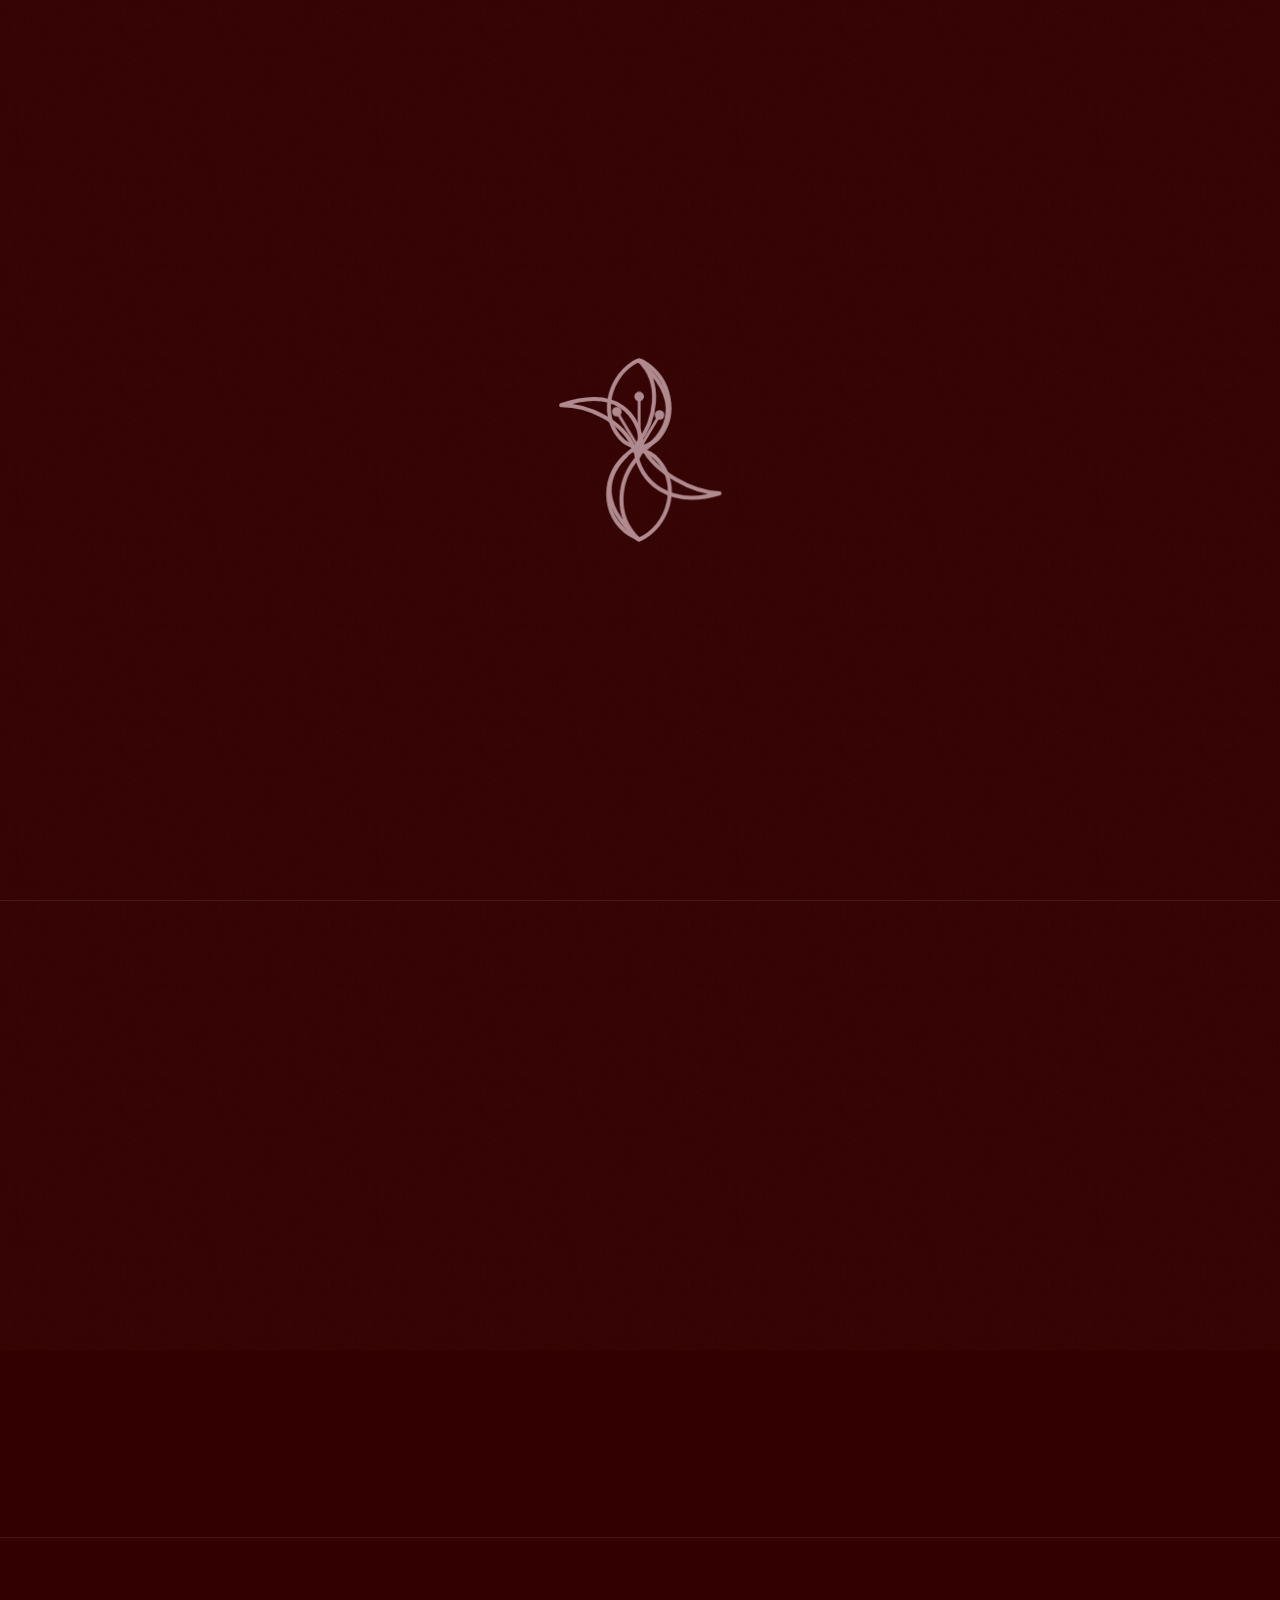
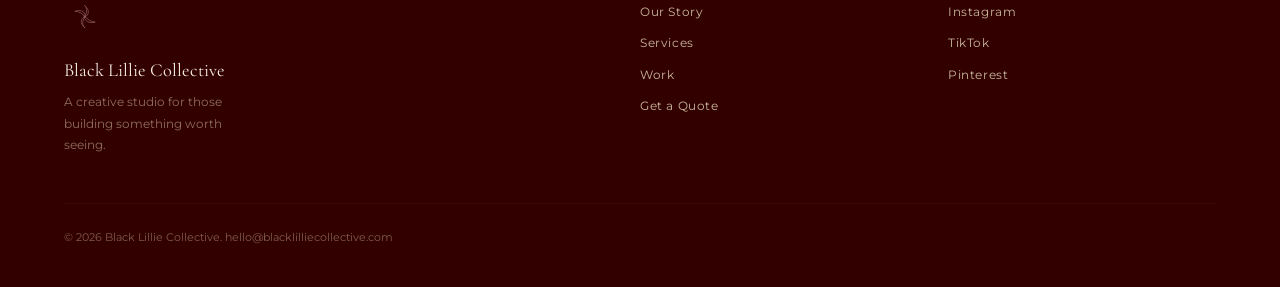
==== commit e79086b6: "Update index.html" ====
--- a/index.html
+++ b/index.html
@@ -4,6 +4,7 @@
 <meta charset="UTF-8" />
 <meta name="viewport" content="width=device-width, initial-scale=1.0" />
 <title>Black Lillie Collective — Creative Studio</title>
+<link rel="icon" type="image/svg+xml" href="logo.svg" />
 <link rel="preconnect" href="https://fonts.googleapis.com" />
 <link rel="preconnect" href="https://fonts.gstatic.com" crossorigin />
 <link href="https://fonts.googleapis.com/css2?family=Cormorant+Garamond:ital,wght@0,400;0,500;0,600;1,400;1,500;1,600&family=Montserrat:wght@300;400;500;600&display=swap" rel="stylesheet" />
@@ -42,6 +43,7 @@
 .nav-toggle{display:none;width:34px;height:34px;}
 .hero{position:relative;min-height:100vh;display:flex;align-items:flex-end;padding:var(--nav-h) 0 clamp(3rem,8vh,7rem);overflow:hidden;}
 .hero::before{content:'';position:absolute;inset:0;background:radial-gradient(120% 80% at 15% 0%,rgba(176,138,142,.07),transparent 60%);z-index:0;}
+.hero.has-photo::after{content:'';position:absolute;inset:0;background:linear-gradient(180deg,rgba(51,0,0,.55),rgba(51,0,0,.8));z-index:1;}
 .lily-stage{position:fixed;inset:0;display:none;align-items:center;justify-content:center;z-index:1200;background:var(--cherry);}
 .anim .lily-stage{display:flex;}
 .lily-stage svg{width:min(46vw,340px);height:auto;}
@@ -65,7 +67,7 @@
 html:not(.anim) .r{opacity:1;transform:none;}
 .section{padding:clamp(5rem,12vh,9rem) 0;}
 .lede{font-family:var(--display);font-style:italic;font-size:clamp(1.6rem,4vw,3rem);line-height:1.25;color:var(--cream);max-width:18ch;}
-.lede .muted{color:var(--mauve);}
+.lede em{font-style:italic;color:var(--mauve);}
 .label{font-size:.66rem;font-weight:600;letter-spacing:.2em;text-transform:uppercase;color:var(--mauve);}
 .body{font-size:.95rem;line-height:1.85;color:var(--pearl);max-width:46ch;}
 .arrow{display:inline-block;font-size:.72rem;font-weight:600;letter-spacing:.14em;text-transform:uppercase;color:var(--cream);transition:color .2s;}
@@ -75,12 +77,13 @@
 .story-mark{display:flex;justify-content:flex-end;}
 .story-mark svg{width:min(60%,260px);height:auto;opacity:.16;}
 .story-mark svg .ld{fill:none;stroke:var(--cream);stroke-width:9px;stroke-linecap:round;}
+.story-photo{width:100%;aspect-ratio:3/4;object-fit:cover;border:1px solid rgba(176,138,142,.2);}
 .work-head{display:flex;align-items:baseline;justify-content:space-between;gap:2rem;margin-bottom:clamp(2.5rem,6vh,4rem);flex-wrap:wrap;}
 .work-head h2,.section h2{font-family:var(--display);font-weight:500;font-size:clamp(2.2rem,6vw,4.5rem);line-height:1;color:var(--cream);letter-spacing:-.01em;}
 .deck{position:relative;height:clamp(280px,38vw,420px);}
-.card{position:absolute;top:8%;width:clamp(220px,30vw,360px);aspect-ratio:4/3;background:linear-gradient(150deg,#1c0303,#0c0c0c);border:1px solid rgba(176,138,142,.22);
+.card{position:absolute;top:8%;width:clamp(220px,30vw,360px);aspect-ratio:4/3;background:linear-gradient(150deg,#1c0303,#0c0c0c);background-size:cover;background-position:center;border:1px solid rgba(176,138,142,.22);
   display:flex;align-items:flex-end;padding:1.4rem;transition:transform .45s cubic-bezier(.4,0,.2,1),box-shadow .45s;box-shadow:0 10px 36px rgba(0,0,0,.5);cursor:pointer;}
-.card .ct{font-size:.62rem;font-weight:600;letter-spacing:.16em;text-transform:uppercase;color:var(--mauve);}
+.card .ct{font-size:.62rem;font-weight:600;letter-spacing:.16em;text-transform:uppercase;color:var(--cream);position:relative;z-index:2;text-shadow:0 1px 8px rgba(0,0,0,.6);}
 .card.a{left:0;transform:rotate(-6deg);z-index:1;}
 .card.b{left:34%;transform:rotate(1deg) translateY(-26px);z-index:2;}
 .card.c{right:0;transform:rotate(7deg);z-index:3;}
@@ -168,31 +171,31 @@
   </ul>
 </nav>
 
-<section class="hero">
+<section class="hero" id="hero">
   <div class="wrap hero-inner">
-    <p class="kicker r">Black Lillie Collective — Creative Studio &middot; DFW</p>
-    <h1 class="r">A creative studio for those building <em>something worth seeing.</em></h1>
+    <p class="kicker r" data-blc="heroKicker">Black Lillie Collective — Creative Studio &middot; DFW</p>
+    <h1 class="r" data-blc="heroHeadline">A creative studio for those building <em>something worth seeing.</em></h1>
     <div class="hero-foot r">
-      <a href="work.html" class="hero-link">See the Work &rarr;</a>
-      <span class="hero-meta">Est. 2026 &middot; Fort Worth / Everywhere</span>
+      <a href="work.html" class="hero-link" data-blc="heroLink">See the Work &rarr;</a>
+      <span class="hero-meta" data-blc="heroMeta">Est. 2026 &middot; Fort Worth / Everywhere</span>
     </div>
   </div>
 </section>
 
 <section class="section divide">
   <div class="wrap">
-    <p class="lede r">We build brands for the long game — <span class="muted">not the algorithm.</span> Editorial precision, cultural fluency, and a refusal to be forgettable.</p>
+    <p class="lede r" data-blc="statement">We build brands for the long game — <em>not the algorithm.</em> Editorial precision, cultural fluency, and a refusal to be forgettable.</p>
   </div>
 </section>
 
 <section class="section divide">
   <div class="wrap story-row">
     <div>
-      <p class="label r" style="margin-bottom:1.5rem;">The Studio</p>
-      <p class="body r" style="margin-bottom:1.5rem;">Black Lillie Collective is a luxury creative studio rooted in DFW and reaching everywhere. We work with brands who refuse to blend in — and build the visuals, strategy, and content to prove it.</p>
-      <a href="story.html" class="arrow r">Our Story &rarr;</a>
-    </div>
-    <div class="story-mark r">
+      <p class="label r" data-blc="storyLabel" style="margin-bottom:1.5rem;">The Studio</p>
+      <p class="body r" data-blc="storyBody" style="margin-bottom:1.5rem;">Black Lillie Collective is a luxury creative studio rooted in DFW and reaching everywhere. We work with brands who refuse to blend in — and build the visuals, strategy, and content to prove it.</p>
+      <a href="story.html" class="arrow r" data-blc="storyLink">Our Story &rarr;</a>
+    </div>
+    <div class="story-mark r" id="storyVisual">
       <svg viewBox="0 0 841.89 595.28" xmlns="http://www.w3.org/2000/svg">
         <g class="ld" stroke-linecap="round">
           <path d="M418.56,75c59,57,40,150-3.4,206l-10,17,22,1.3c61-46,106-124-8.9-224Z"/>
@@ -208,34 +211,34 @@
 <section class="section divide">
   <div class="wrap">
     <div class="work-head">
-      <h2 class="r">Selected<br/>Work</h2>
-      <a href="work.html" class="arrow r">See All &rarr;</a>
+      <h2 class="r" data-blc="workHeading">Selected|Work</h2>
+      <a href="work.html" class="arrow r" data-blc="workLink">See All &rarr;</a>
     </div>
     <div class="deck r">
-      <a href="work.html" class="card a"><span class="ct">Events &amp; Coverage</span></a>
-      <a href="work.html" class="card b"><span class="ct">Brand Strategy</span></a>
-      <a href="work.html" class="card c"><span class="ct">Print &amp; Design</span></a>
+      <a href="work.html" class="card a" data-blc-img="work1Photo"><span class="ct" data-blc="work1Label">Events &amp; Coverage</span></a>
+      <a href="work.html" class="card b" data-blc-img="work2Photo"><span class="ct" data-blc="work2Label">Brand Strategy</span></a>
+      <a href="work.html" class="card c" data-blc-img="work3Photo"><span class="ct" data-blc="work3Label">Print &amp; Design</span></a>
     </div>
   </div>
 </section>
 
 <section class="section divide">
   <div class="wrap">
-    <h2 class="r">What We Do</h2>
+    <h2 class="r" data-blc="servicesHeading">What We Do</h2>
     <div class="svc-list">
-      <a href="services.html#print" class="svc-line r"><span class="n">01</span><span class="nm">Print &amp; Design</span><span class="ar">&rarr;</span></a>
-      <a href="services.html#ugc" class="svc-line r"><span class="n">02</span><span class="nm">UGC Creation</span><span class="ar">&rarr;</span></a>
-      <a href="services.html#social" class="svc-line r"><span class="n">03</span><span class="nm">Social Media Management</span><span class="ar">&rarr;</span></a>
-      <a href="services.html#brand" class="svc-line r"><span class="n">04</span><span class="nm">Brand &amp; Creative Strategy</span><span class="ar">&rarr;</span></a>
-      <a href="services.html#events" class="svc-line r"><span class="n">05</span><span class="nm">Events &amp; Coverage</span><span class="ar">&rarr;</span></a>
+      <a href="services.html#print" class="svc-line r"><span class="n">01</span><span class="nm" data-blc="svc1">Print &amp; Design</span><span class="ar">&rarr;</span></a>
+      <a href="services.html#ugc" class="svc-line r"><span class="n">02</span><span class="nm" data-blc="svc2">UGC Creation</span><span class="ar">&rarr;</span></a>
+      <a href="services.html#social" class="svc-line r"><span class="n">03</span><span class="nm" data-blc="svc3">Social Media Management</span><span class="ar">&rarr;</span></a>
+      <a href="services.html#brand" class="svc-line r"><span class="n">04</span><span class="nm" data-blc="svc4">Brand &amp; Creative Strategy</span><span class="ar">&rarr;</span></a>
+      <a href="services.html#events" class="svc-line r"><span class="n">05</span><span class="nm" data-blc="svc5">Events &amp; Coverage</span><span class="ar">&rarr;</span></a>
     </div>
   </div>
 </section>
 
 <section class="cta">
   <div class="wrap">
-    <h2 class="r">Ready to build something <em>worth seeing?</em></h2>
-    <a href="quote.html" class="cta-btn r">Get a Quote &rarr;</a>
+    <h2 class="r" data-blc="ctaHeading">Ready to build something <em>worth seeing?</em></h2>
+    <a href="quote.html" class="cta-btn r" data-blc="ctaButton">Get a Quote &rarr;</a>
   </div>
 </section>
 
@@ -246,8 +249,8 @@
         <div class="foot-mark">
           <svg viewBox="0 0 841.89 595.28" xmlns="http://www.w3.org/2000/svg"><g fill="none" stroke="#B08A8E" stroke-width="14" stroke-linecap="round"><path d="M418.56,75c59,57,40,150-3.4,206l-10,17,22,1.3c61-46,106-124-8.9-224Z"/><path d="M416.22,517c-59-57-51-147,.6-204l10-17s0,0-22-1.3c-60,46-100,123,12,223Z"/><path d="M225.73,186c66-.4,153,39,179,105l10,17,12-19c-9-76-57-153-202-104Z"/><path d="M617.66,404c-68-2.5-162-54-190-115l-5-8.7-12,19c9,76,83,143,207,105Z"/></g></svg>
         </div>
-        <p class="foot-name">Black Lillie Collective</p>
-        <p class="foot-tag">A creative studio for those building something worth seeing.</p>
+        <p class="foot-name" data-blc="footerName">Black Lillie Collective</p>
+        <p class="foot-tag" data-blc="footerTagline">A creative studio for those building something worth seeing.</p>
       </div>
       <div class="foot-col">
         <a href="story.html">Our Story</a>
@@ -261,12 +264,42 @@
         <a href="https://pinterest.com/blacklilliecollective" target="_blank" rel="noopener">Pinterest</a>
       </div>
     </div>
-    <p class="foot-copy">&copy; 2026 Black Lillie Collective. <a href="mailto:madison@blacklilliecollective.com">madison@blacklilliecollective.com</a></p>
+    <p class="foot-copy">&copy; 2026 Black Lillie Collective. <a href="mailto:madison@blacklilliecollective.com">hello@blacklilliecollective.com</a></p>
   </div>
 </footer>
 
+<!-- YOUR WORDS & PHOTOS LIVE IN content.js -->
+<script src="content.js"></script>
 <script>
 (function(){
+  // ---- apply your words & photos from content.js (if present) ----
+  function fmt(s){ return String(s).replace(/\*([^*]+)\*/g,'<em>$1</em>').replace(/\|/g,'<br>'); }
+  var C = window.BLC || null;
+  if (C){
+    document.querySelectorAll('[data-blc]').forEach(function(el){
+      var k = el.getAttribute('data-blc');
+      if (C[k] != null && C[k] !== '') el.innerHTML = fmt(C[k]);
+    });
+    document.querySelectorAll('[data-blc-img]').forEach(function(el){
+      var k = el.getAttribute('data-blc-img');
+      if (C[k]) el.style.backgroundImage = "linear-gradient(rgba(0,0,0,.15),rgba(0,0,0,.45)), url('"+C[k]+"')";
+    });
+    // optional hero background photo
+    if (C.heroPhoto){
+      var hero=document.getElementById('hero');
+      hero.classList.add('has-photo');
+      hero.style.backgroundImage="url('"+C.heroPhoto+"')";
+      hero.style.backgroundSize="cover";
+      hero.style.backgroundPosition="center";
+    }
+    // optional story photo (replaces the faint lily)
+    if (C.storyPhoto){
+      var sv=document.getElementById('storyVisual');
+      sv.innerHTML="<img class='story-photo' src='"+C.storyPhoto+"' alt='' />";
+    }
+  }
+
+  // ---- intro animation (robust: never leaves page blank) ----
   var reduced = window.matchMedia && window.matchMedia('(prefers-reduced-motion:reduce)').matches;
   var stage = document.getElementById('lilyStage');
   var svg   = document.getElementById('lilySvg');
@@ -280,40 +313,21 @@
     document.querySelectorAll('.r').forEach(function(el){ io.observe(el); });
     document.querySelectorAll('.hero .r').forEach(function(el,i){ setTimeout(function(){el.classList.add('in');}, 60*i); });
   }
-
   function runIntro(){
     document.documentElement.classList.add('anim');
     var nodes = svg.querySelectorAll('.ld');
-    var seq = [
-      {i:0,t:'s',d:150},{i:1,t:'s',d:340},{i:2,t:'s',d:500},
-      {i:3,t:'d',d:720},{i:4,t:'d',d:830},{i:5,t:'d',d:940},
-      {i:6,t:'s',d:1100},{i:7,t:'s',d:1480},
-      {i:8,t:'s',d:1860},{i:9,t:'s',d:2220},
-      {i:10,t:'s',d:2540},{i:11,t:'s',d:2860}
-    ];
-    seq.forEach(function(o){
-      var el = nodes[o.i]; if(!el) return;
-      setTimeout(function(){
-        if(o.t==='s'){
-          var len=300; try{len=el.getTotalLength();}catch(e){}
-          el.style.setProperty('--len',len);
-          el.classList.add('go-stroke');
-        } else { el.classList.add('go-dot'); }
-      }, o.d);
-    });
-    setTimeout(function(){ stage.classList.add('lift'); revealContent(); }, 3500);
-    setTimeout(function(){ stage.style.display='none'; document.documentElement.classList.remove('anim'); }, 4500);
-    try{ sessionStorage.setItem('blc_intro','1'); }catch(e){}
+    var seq=[{i:0,t:'s',d:150},{i:1,t:'s',d:340},{i:2,t:'s',d:500},{i:3,t:'d',d:720},{i:4,t:'d',d:830},{i:5,t:'d',d:940},{i:6,t:'s',d:1100},{i:7,t:'s',d:1480},{i:8,t:'s',d:1860},{i:9,t:'s',d:2220},{i:10,t:'s',d:2540},{i:11,t:'s',d:2860}];
+    seq.forEach(function(o){var el=nodes[o.i];if(!el)return;setTimeout(function(){if(o.t==='s'){var len=300;try{len=el.getTotalLength();}catch(e){}el.style.setProperty('--len',len);el.classList.add('go-stroke');}else{el.classList.add('go-dot');}},o.d);});
+    setTimeout(function(){stage.classList.add('lift');revealContent();},3500);
+    setTimeout(function(){stage.style.display='none';document.documentElement.classList.remove('anim');},4500);
+    try{sessionStorage.setItem('blc_intro','1');}catch(e){}
   }
-
   var nav=document.getElementById('nav');
-  window.addEventListener('scroll',function(){ nav.classList.toggle('scrolled', window.scrollY>40); },{passive:true});
-  var tg=document.getElementById('navToggle'), nl=document.getElementById('navLinks');
-  if(tg&&nl){ tg.addEventListener('click',function(){ nl.classList.toggle('open'); });
-    nl.querySelectorAll('a').forEach(function(a){a.addEventListener('click',function(){nl.classList.remove('open');});}); }
-
-  if(reduced || seen){ revealContent(); }
-  else { runIntro(); }
+  window.addEventListener('scroll',function(){nav.classList.toggle('scrolled',window.scrollY>40);},{passive:true});
+  var tg=document.getElementById('navToggle'),nl=document.getElementById('navLinks');
+  if(tg&&nl){tg.addEventListener('click',function(){nl.classList.toggle('open');});nl.querySelectorAll('a').forEach(function(a){a.addEventListener('click',function(){nl.classList.remove('open');});});}
+
+  if(reduced||seen){revealContent();} else {runIntro();}
 })();
 </script>
 </body>
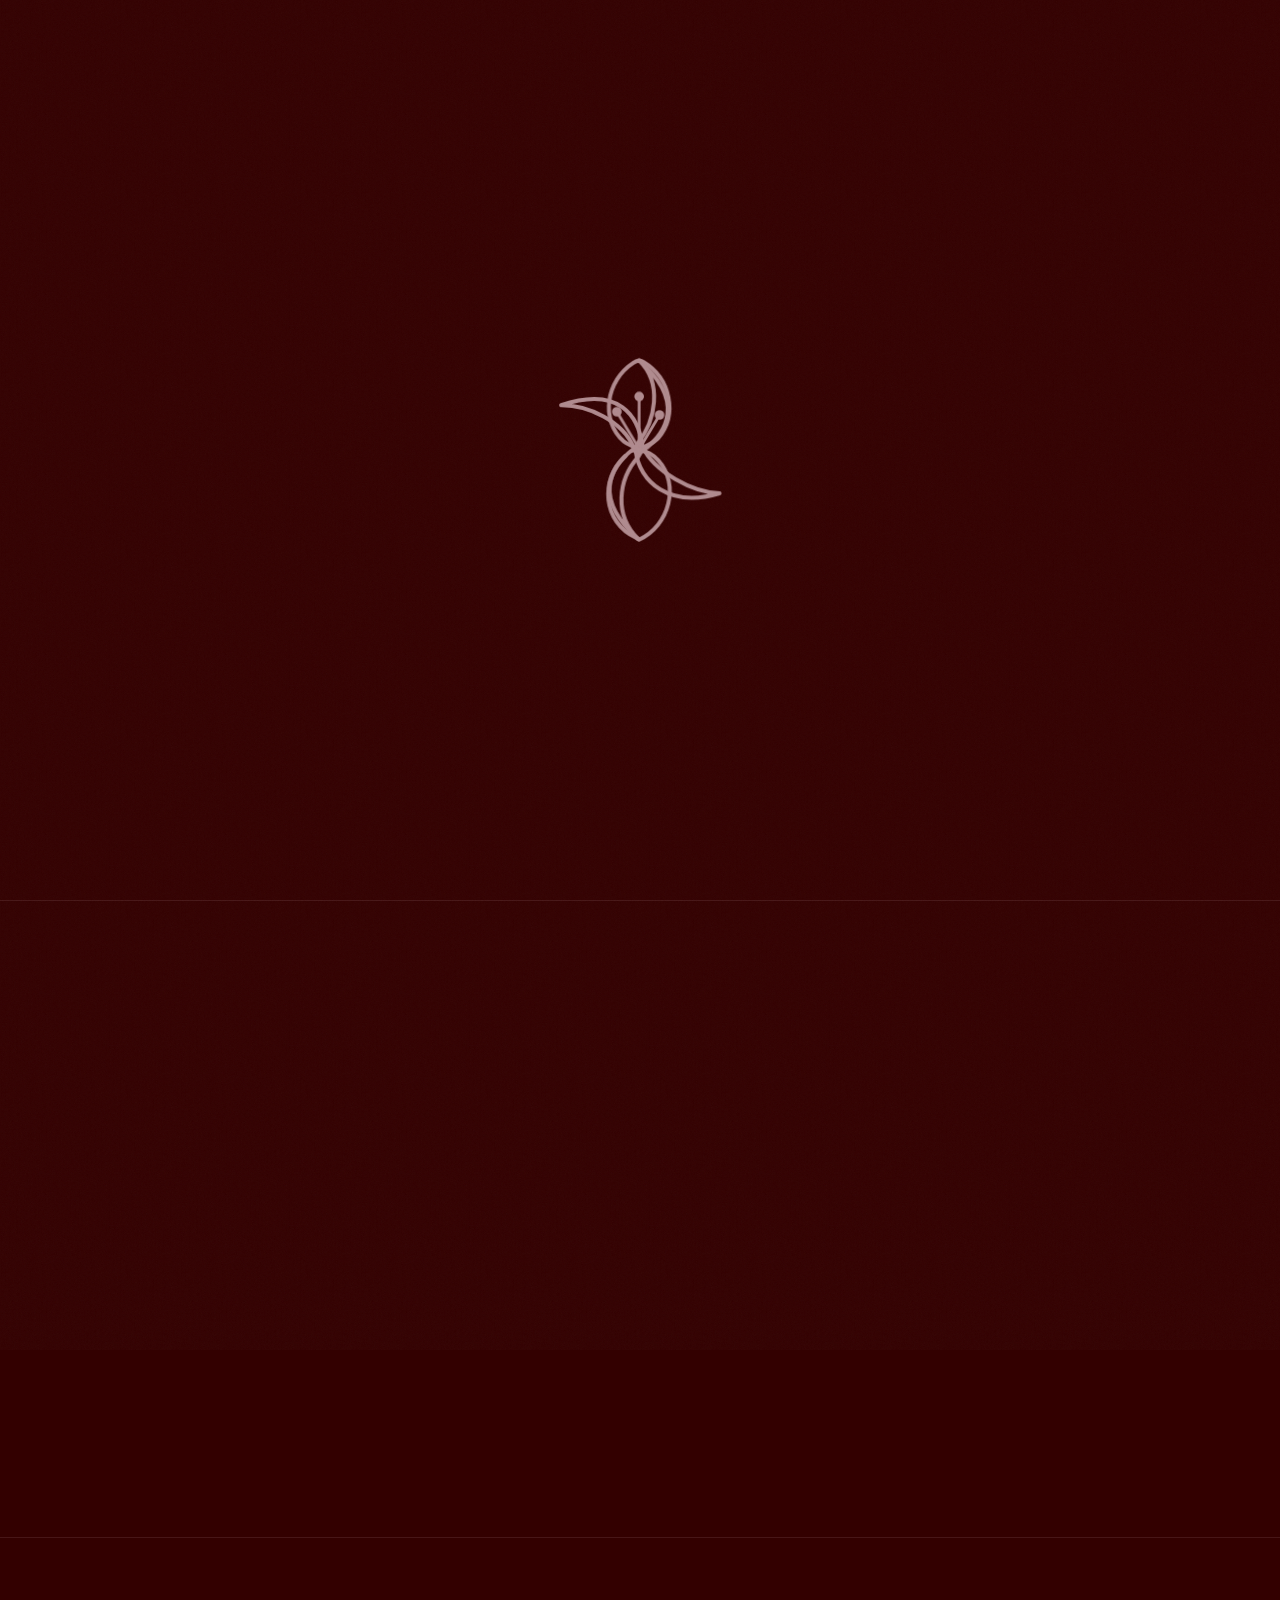
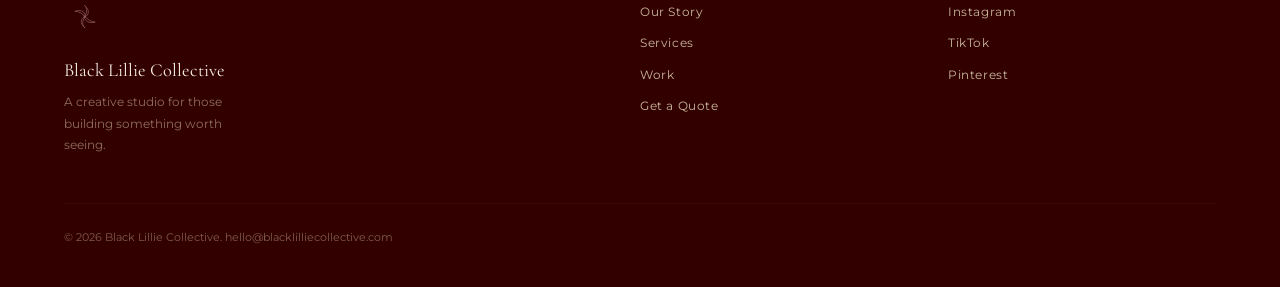
==== commit e0a3c6f4: "Update index.html" ====
--- a/index.html
+++ b/index.html
@@ -264,7 +264,7 @@
         <a href="https://pinterest.com/blacklilliecollective" target="_blank" rel="noopener">Pinterest</a>
       </div>
     </div>
-    <p class="foot-copy">&copy; 2026 Black Lillie Collective. <a href="mailto:madison@blacklilliecollective.com">hello@blacklilliecollective.com</a></p>
+    <p class="foot-copy">&copy; 2026 Black Lillie Collective. <a href="mailto:hello@blacklilliecollective.com">hello@blacklilliecollective.com</a></p>
   </div>
 </footer>
 
